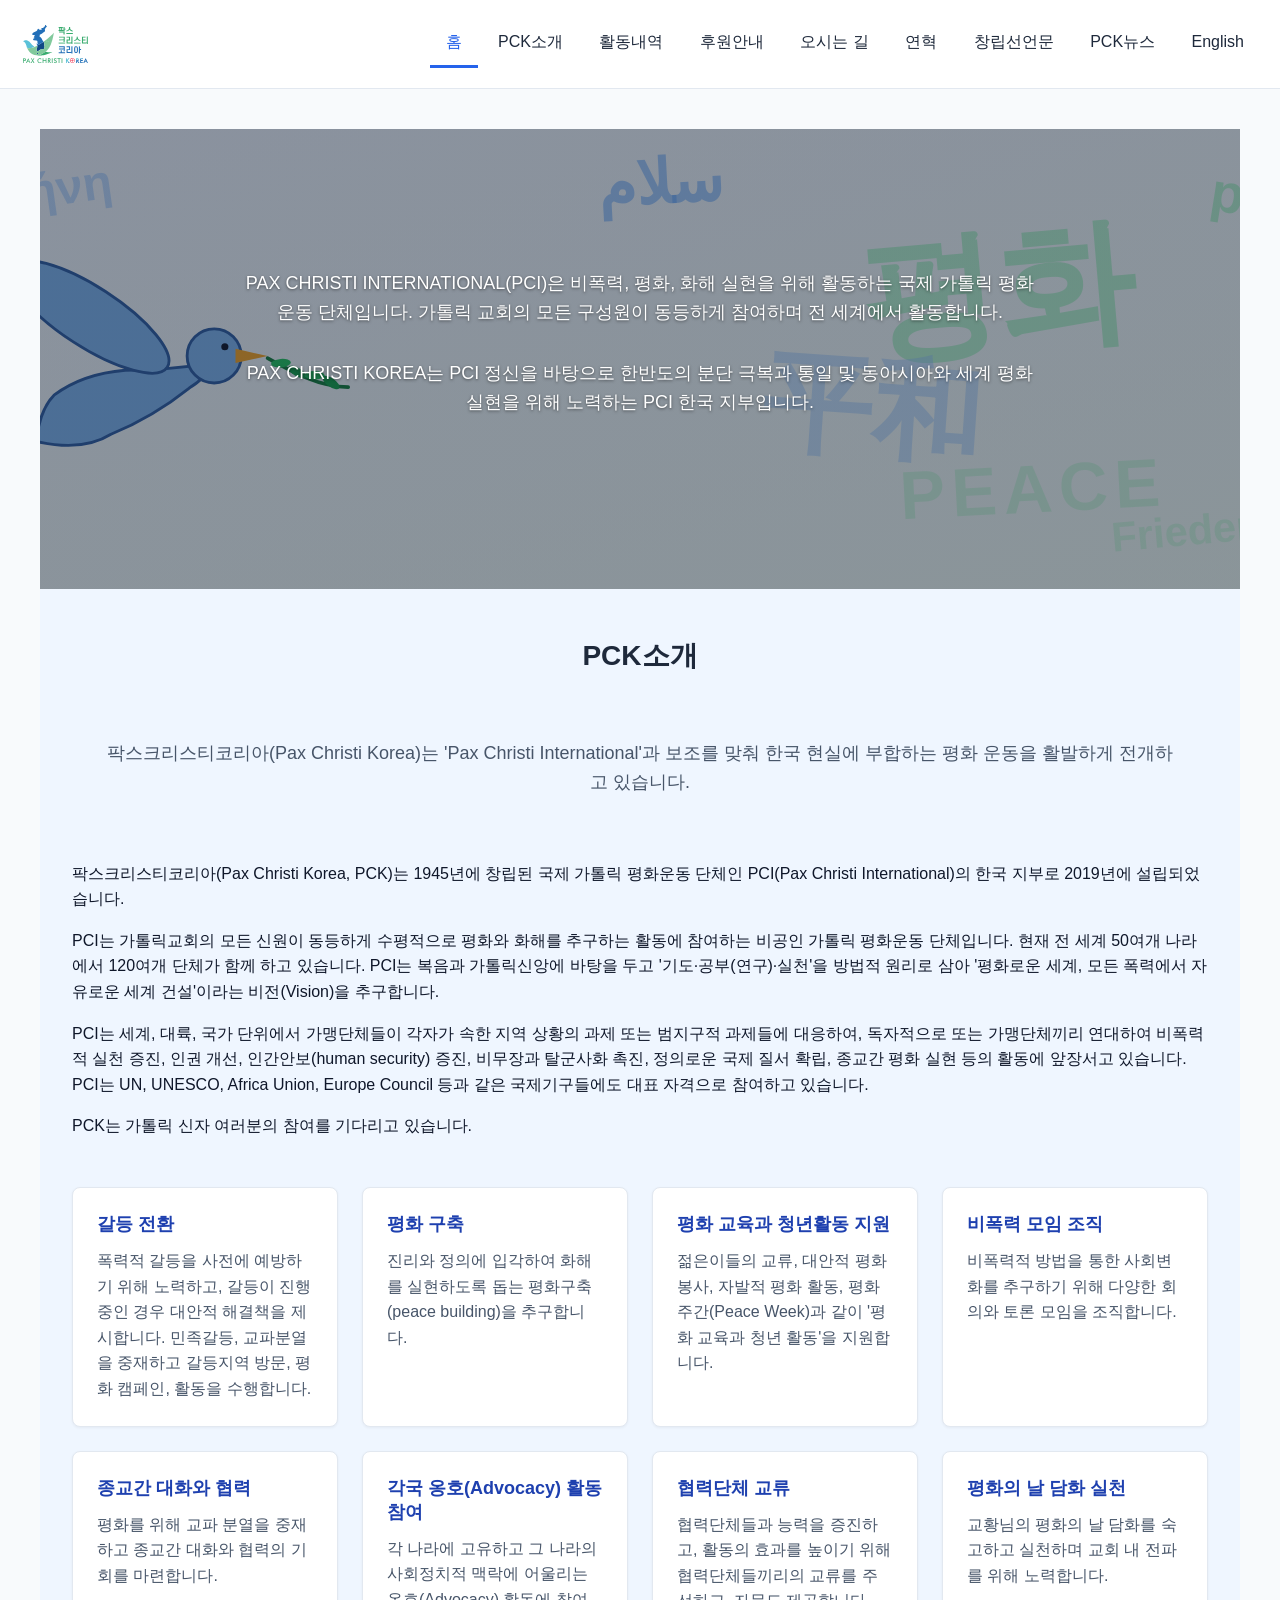
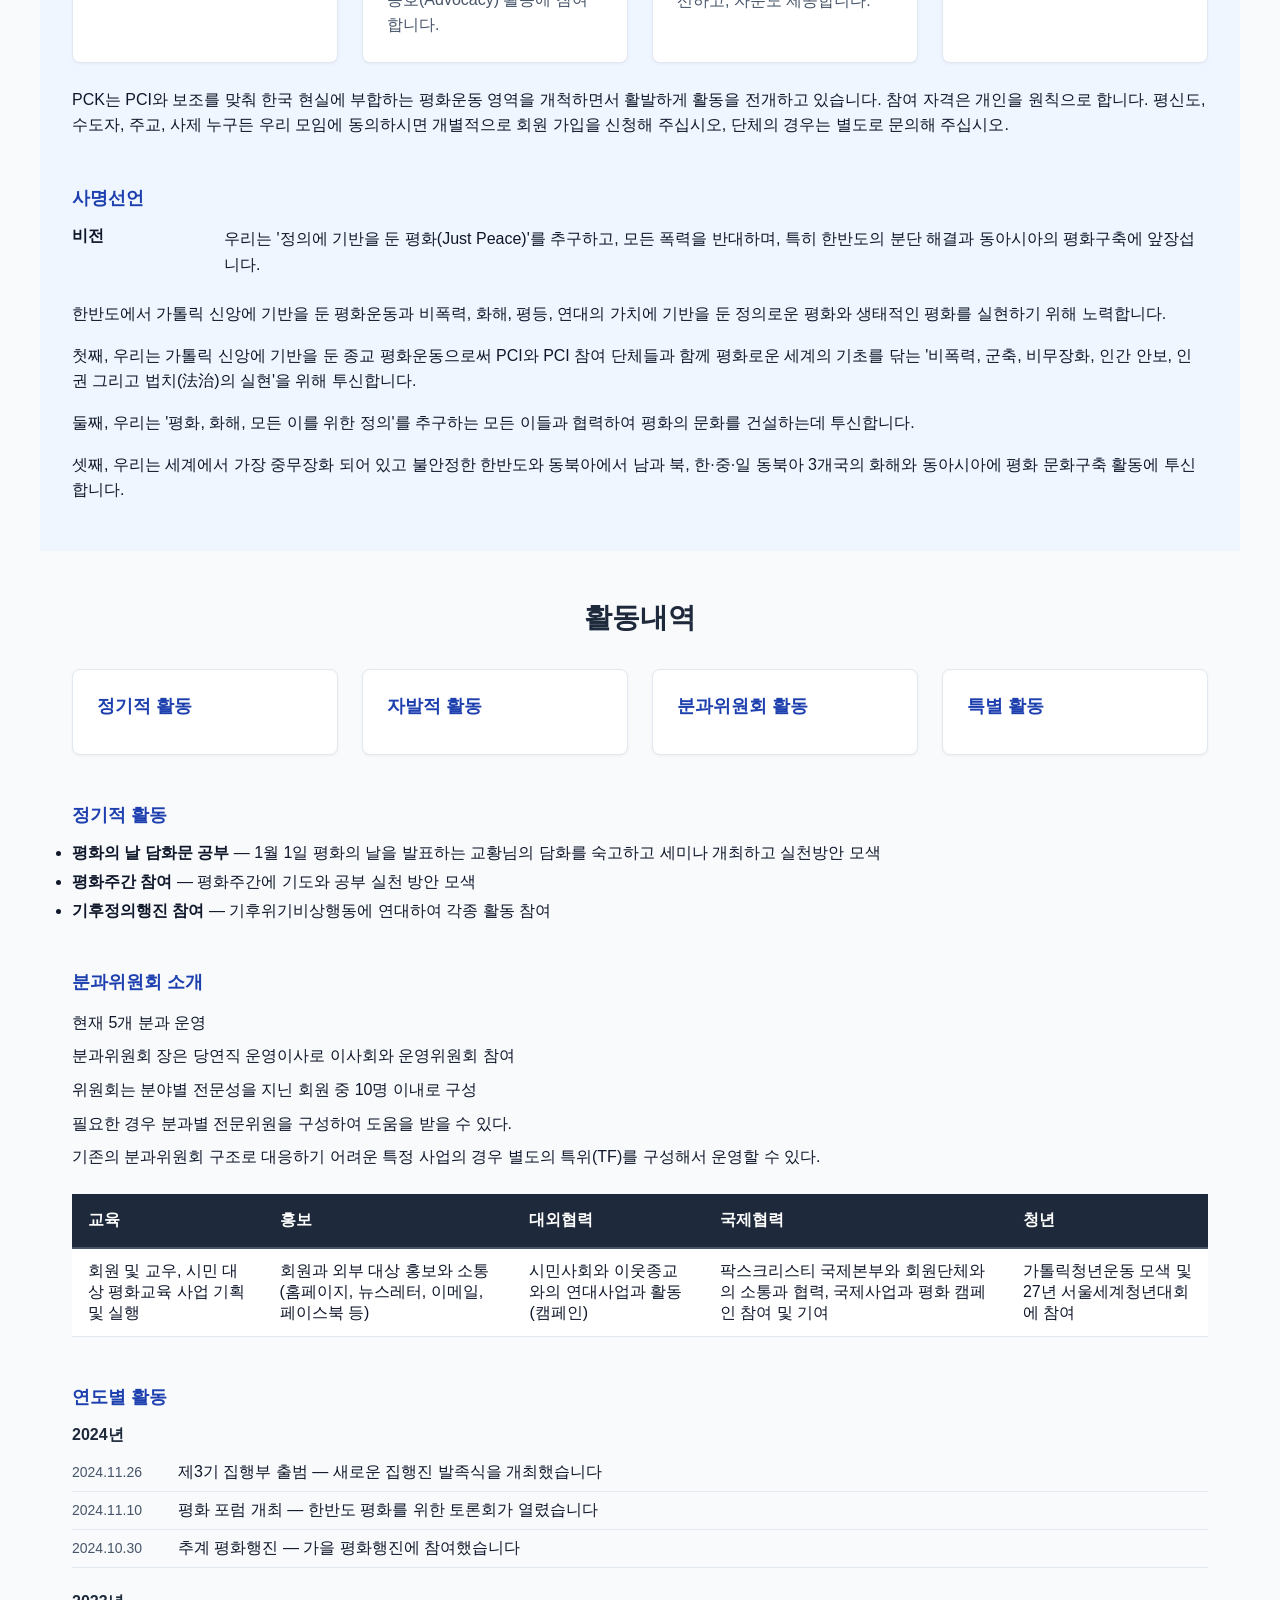
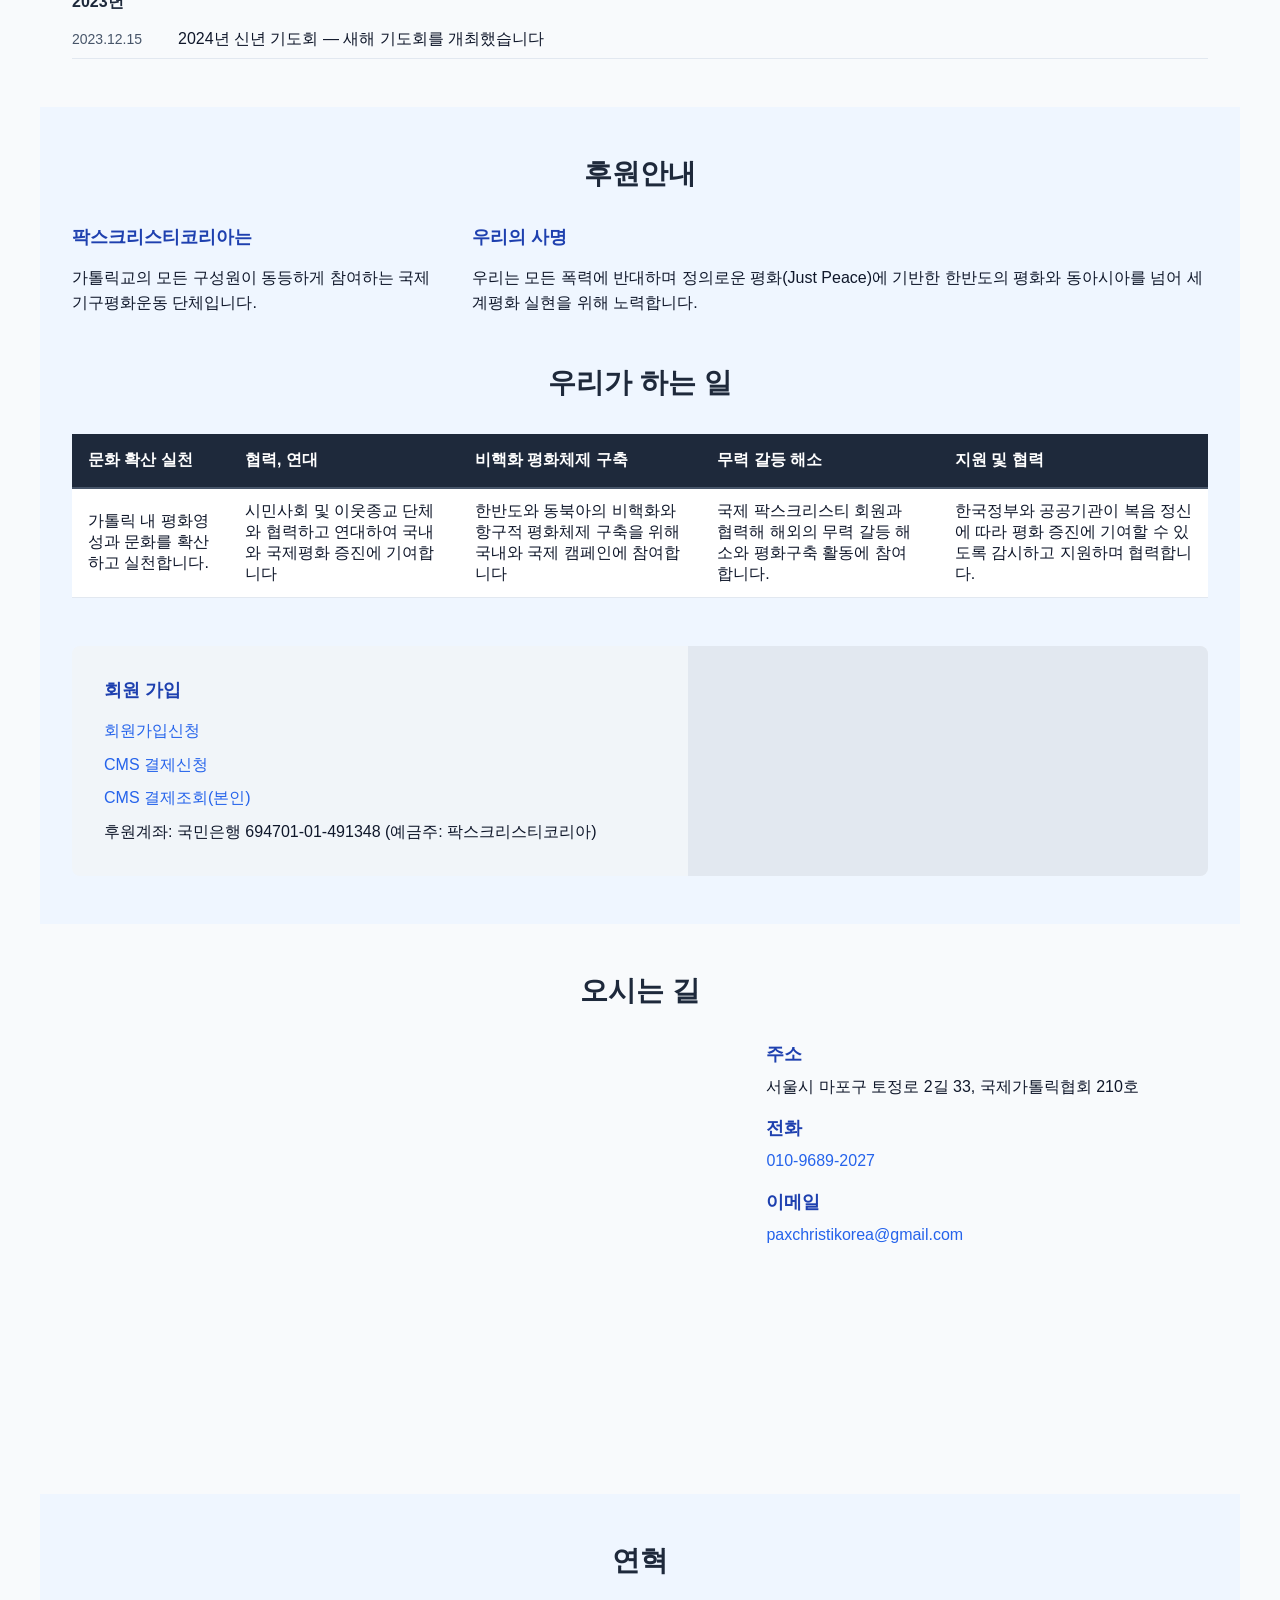
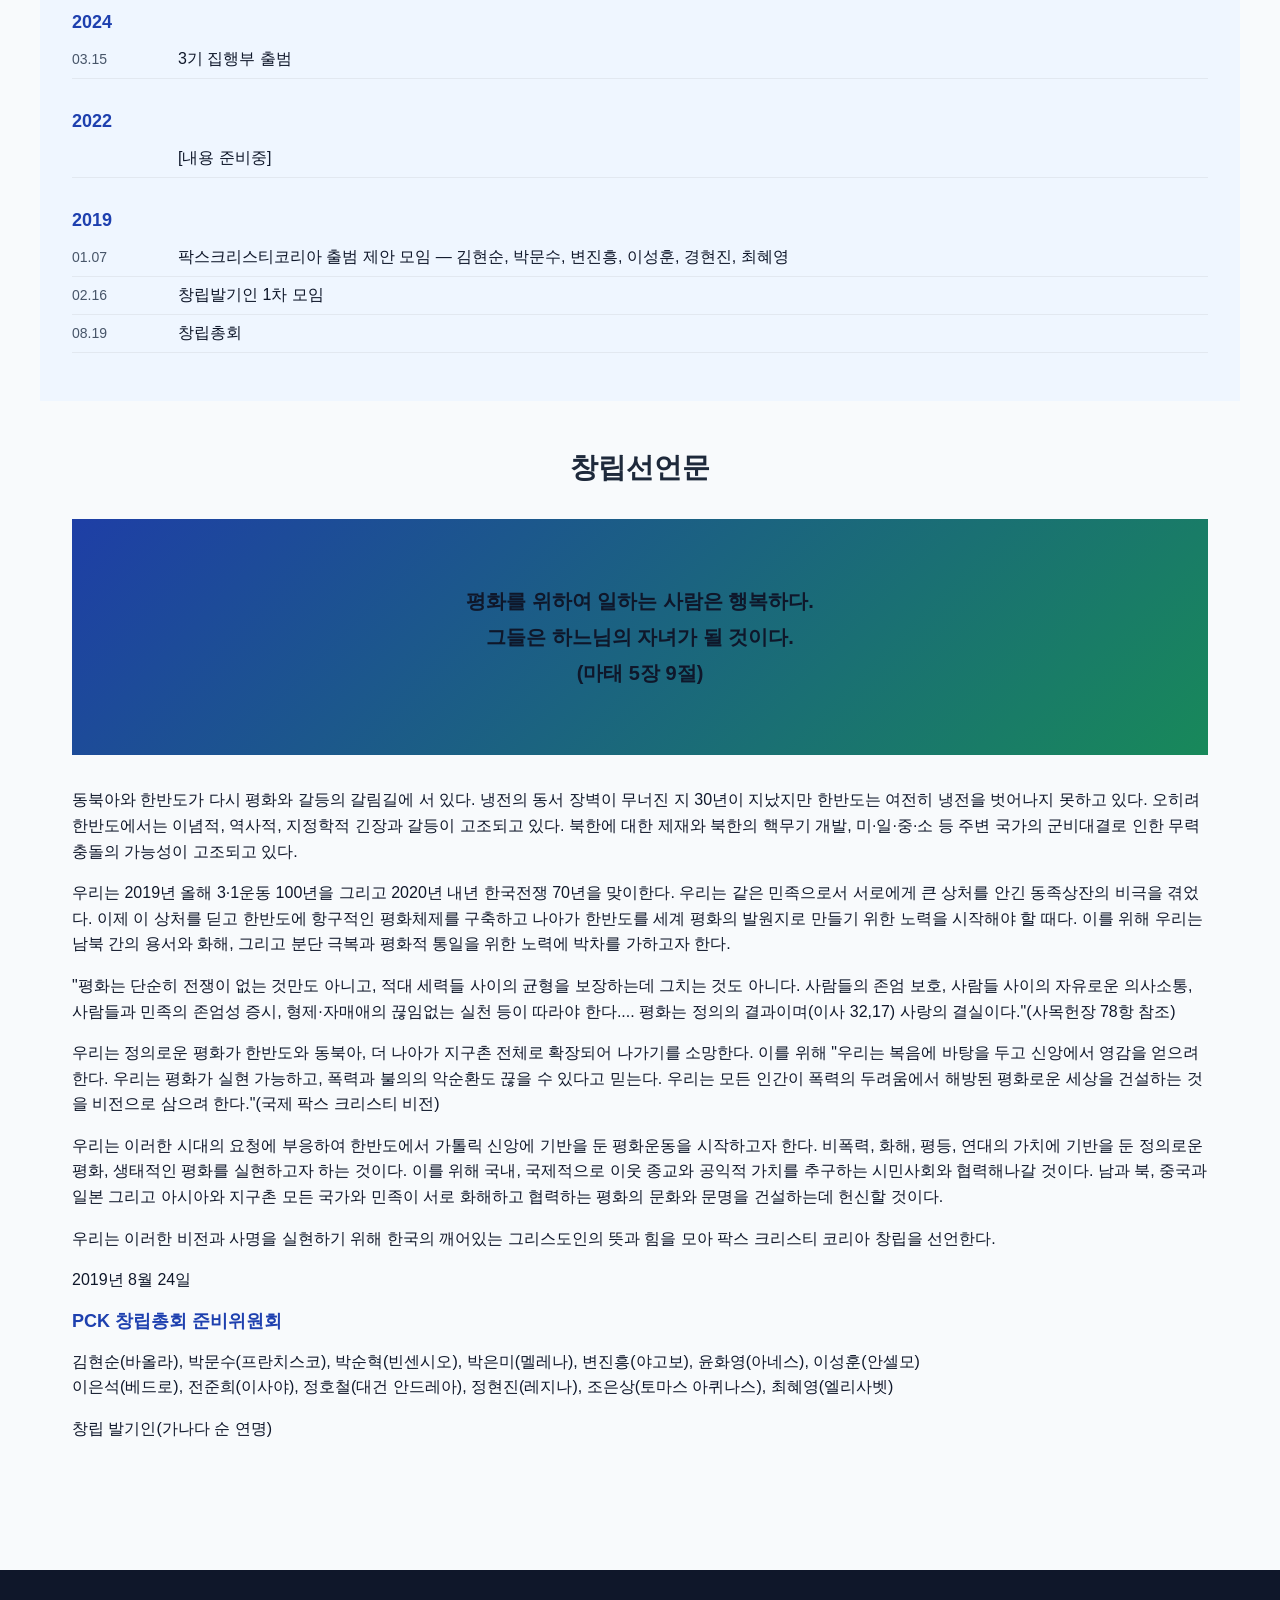
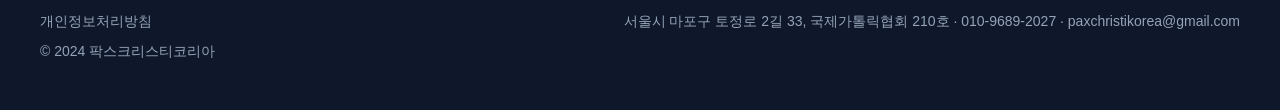
==== index.html @ cd704785 "Initial commit" ====
<!DOCTYPE html>
<html lang="ko">
<head>
  <meta charset="UTF-8">
  <meta name="viewport" content="width=device-width, initial-scale=1.0">
  <title>팍스크리스티코리아</title>
  <link rel="stylesheet" href="css/style.css">
</head>
<body>
  <header>
    <h1><img src="images/logo.svg" alt="팍스크리스티코리아" class="logo"></h1>
    <nav>
      <a href="#home">홈</a>
      <a href="#about">PCK소개</a>
      <a href="#activities">활동내역</a>
      <a href="#donation">후원안내</a>
      <a href="#location">오시는 길</a>
      <a href="#history">연혁</a>
      <a href="#declaration">창립선언문</a>
      <a href="news/">PCK뉴스</a>
      <a href="en/">English</a>
    </nav>
  </header>

  <main>

    <section id="home" class="hero">
      <div class="hero-slideshow" aria-hidden="true">
        <div class="hero-track">
          <div class="hero-slide"></div>
          <div class="hero-slide"></div>
          <div class="hero-slide"></div>
          <div class="hero-slide"></div>
        </div>
      </div>
      <div class="hero-content">
        <p class="mb-16">PAX CHRISTI INTERNATIONAL(PCI)은 비폭력, 평화, 화해 실현을 위해 활동하는 국제 가톨릭 평화운동 단체입니다. 가톨릭 교회의 모든 구성원이 동등하게 참여하며 전 세계에서 활동합니다.</p>
        <p>PAX CHRISTI KOREA는 PCI 정신을 바탕으로 한반도의 분단 극복과 통일 및 동아시아와 세계 평화 실현을 위해 노력하는 PCI 한국 지부입니다.</p>
      </div>
    </section>

    <section id="about">
      <h2 class="section-title">PCK소개</h2>

      <div class="hero">
        <p>팍스크리스티코리아(Pax Christi Korea)는 'Pax Christi International'과 보조를 맞춰 한국 현실에 부합하는 평화 운동을 활발하게 전개하고 있습니다.</p>
      </div>

      <div class="mb-48">
        <p class="mb-16">팍스크리스티코리아(Pax Christi Korea, PCK)는 1945년에 창립된 국제 가톨릭 평화운동 단체인 PCI(Pax Christi International)의 한국 지부로 2019년에 설립되었습니다.</p>
        <p class="mb-16">PCI는 가톨릭교회의 모든 신원이 동등하게 수평적으로 평화와 화해를 추구하는 활동에 참여하는 비공인 가톨릭 평화운동 단체입니다. 현재 전 세계 50여개 나라에서 120여개 단체가 함께 하고 있습니다. PCI는 복음과 가톨릭신앙에 바탕을 두고 '기도·공부(연구)·실천'을 방법적 원리로 삼아 '평화로운 세계, 모든 폭력에서 자유로운 세계 건설'이라는 비전(Vision)을 추구합니다.</p>
        <p class="mb-16">PCI는 세계, 대륙, 국가 단위에서 가맹단체들이 각자가 속한 지역 상황의 과제 또는 범지구적 과제들에 대응하여, 독자적으로 또는 가맹단체끼리 연대하여 비폭력적 실천 증진, 인권 개선, 인간안보(human security) 증진, 비무장과 탈군사화 촉진, 정의로운 국제 질서 확립, 종교간 평화 실현 등의 활동에 앞장서고 있습니다. PCI는 UN, UNESCO, Africa Union, Europe Council 등과 같은 국제기구들에도 대표 자격으로 참여하고 있습니다.</p>
        <p>PCK는 가톨릭 신자 여러분의 참여를 기다리고 있습니다.</p>
      </div>

      <div class="card-grid">
        <div class="card">
          <h3 class="card-title">갈등 전환</h3>
          <p class="card-content">폭력적 갈등을 사전에 예방하기 위해 노력하고, 갈등이 진행 중인 경우 대안적 해결책을 제시합니다. 민족갈등, 교파분열을 중재하고 갈등지역 방문, 평화 캠페인, 활동을 수행합니다.</p>
        </div>
        <div class="card">
          <h3 class="card-title">평화 구축</h3>
          <p class="card-content">진리와 정의에 입각하여 화해를 실현하도록 돕는 평화구축(peace building)을 추구합니다.</p>
        </div>
        <div class="card">
          <h3 class="card-title">평화 교육과 청년활동 지원</h3>
          <p class="card-content">젊은이들의 교류, 대안적 평화 봉사, 자발적 평화 활동, 평화 주간(Peace Week)과 같이 '평화 교육과 청년 활동'을 지원합니다.</p>
        </div>
        <div class="card">
          <h3 class="card-title">비폭력 모임 조직</h3>
          <p class="card-content">비폭력적 방법을 통한 사회변화를 추구하기 위해 다양한 회의와 토론 모임을 조직합니다.</p>
        </div>
        <div class="card">
          <h3 class="card-title">종교간 대화와 협력</h3>
          <p class="card-content">평화를 위해 교파 분열을 중재하고 종교간 대화와 협력의 기회를 마련합니다.</p>
        </div>
        <div class="card">
          <h3 class="card-title">각국 옹호(Advocacy) 활동 참여</h3>
          <p class="card-content">각 나라에 고유하고 그 나라의 사회정치적 맥락에 어울리는 옹호(Advocacy) 활동에 참여합니다.</p>
        </div>
        <div class="card">
          <h3 class="card-title">협력단체 교류</h3>
          <p class="card-content">협력단체들과 능력을 증진하고, 활동의 효과를 높이기 위해 협력단체들끼리의 교류를 주선하고, 자문도 제공합니다.</p>
        </div>
        <div class="card">
          <h3 class="card-title">평화의 날 담화 실천</h3>
          <p class="card-content">교황님의 평화의 날 담화를 숙고하고 실천하며 교회 내 전파를 위해 노력합니다.</p>
        </div>
      </div>
      <p class="mt-24 mb-48">PCK는 PCI와 보조를 맞춰 한국 현실에 부합하는 평화운동 영역을 개척하면서 활발하게 활동을 전개하고 있습니다. 참여 자격은 개인을 원칙으로 합니다. 평신도, 수도자, 주교, 사제 누구든 우리 모임에 동의하시면 개별적으로 회원 가입을 신청해 주십시오, 단체의 경우는 별도로 문의해 주십시오.</p>

      <div>
        <h3 class="mb-16">사명선언</h3>

        <div class="two-col two-col-label-narrow mb-24">
          <div class="two-col-label">
            <strong>비전</strong>
          </div>
          <div class="two-col-body">
            <p>우리는 '정의에 기반을 둔 평화(Just Peace)'를 추구하고, 모든 폭력을 반대하며, 특히 한반도의 분단 해결과 동아시아의 평화구축에 앞장섭니다.</p>
          </div>
        </div>

        <p class="mb-16">한반도에서 가톨릭 신앙에 기반을 둔 평화운동과 비폭력, 화해, 평등, 연대의 가치에 기반을 둔 정의로운 평화와 생태적인 평화를 실현하기 위해 노력합니다.</p>
        <p class="mb-16">첫째, 우리는 가톨릭 신앙에 기반을 둔 종교 평화운동으로써 PCI와 PCI 참여 단체들과 함께 평화로운 세계의 기초를 닦는 '비폭력, 군축, 비무장화, 인간 안보, 인권 그리고 법치(法治)의 실현'을 위해 투신합니다.</p>
        <p class="mb-16">둘째, 우리는 '평화, 화해, 모든 이를 위한 정의'를 추구하는 모든 이들과 협력하여 평화의 문화를 건설하는데 투신합니다.</p>
        <p>셋째, 우리는 세계에서 가장 중무장화 되어 있고 불안정한 한반도와 동북아에서 남과 북, 한·중·일 동북아 3개국의 화해와 동아시아에 평화 문화구축 활동에 투신합니다.</p>
      </div>
    </section>

    <section id="activities">
      <h2 class="section-title">활동내역</h2>

      <div class="card-grid mb-48">
        <div class="card">
          <h3 class="card-title">정기적 활동</h3>
        </div>
        <div class="card">
          <h3 class="card-title">자발적 활동</h3>
        </div>
        <div class="card">
          <h3 class="card-title">분과위원회 활동</h3>
        </div>
        <div class="card">
          <h3 class="card-title">특별 활동</h3>
        </div>
      </div>

      <div class="mb-48">
        <h3 class="mb-16">정기적 활동</h3>
        <ul>
          <li class="mb-8"><strong>평화의 날 담화문 공부</strong> — 1월 1일 평화의 날을 발표하는 교황님의 담화를 숙고하고 세미나 개최하고 실천방안 모색</li>
          <li class="mb-8"><strong>평화주간 참여</strong> — 평화주간에 기도와 공부 실천 방안 모색</li>
          <li><strong>기후정의행진 참여</strong> — 기후위기비상행동에 연대하여 각종 활동 참여</li>
        </ul>
      </div>

      <div class="mb-48">
        <h3 class="mb-16">분과위원회 소개</h3>
        <p class="mb-8">현재 5개 분과 운영</p>
        <p class="mb-8">분과위원회 장은 당연직 운영이사로 이사회와 운영위원회 참여</p>
        <p class="mb-8">위원회는 분야별 전문성을 지닌 회원 중 10명 이내로 구성</p>
        <p class="mb-8">필요한 경우 분과별 전문위원을 구성하여 도움을 받을 수 있다.</p>
        <p class="mb-24">기존의 분과위원회 구조로 대응하기 어려운 특정 사업의 경우 별도의 특위(TF)를 구성해서 운영할 수 있다.</p>
        <table>
          <thead>
            <tr>
              <th>교육</th>
              <th>홍보</th>
              <th>대외협력</th>
              <th>국제협력</th>
              <th>청년</th>
            </tr>
          </thead>
          <tbody>
            <tr>
              <td>회원 및 교우, 시민 대상 평화교육 사업 기획 및 실행</td>
              <td>회원과 외부 대상 홍보와 소통(홈페이지, 뉴스레터, 이메일, 페이스북 등)</td>
              <td>시민사회와 이웃종교와의 연대사업과 활동(캠페인)</td>
              <td>팍스크리스티 국제본부와 회원단체와의 소통과 협력, 국제사업과 평화 캠페인 참여 및 기여</td>
              <td>가톨릭청년운동 모색 및 27년 서울세계청년대회에 참여</td>
            </tr>
          </tbody>
        </table>
      </div>

      <div>
        <h3 class="mb-16">연도별 활동</h3>
        <div class="timeline mb-24">
          <h4 class="mb-8">2024년</h4>
          <div class="timeline-item">
            <span class="date">2024.11.26</span>
            <span>제3기 집행부 출범 — 새로운 집행진 발족식을 개최했습니다</span>
          </div>
          <div class="timeline-item">
            <span class="date">2024.11.10</span>
            <span>평화 포럼 개최 — 한반도 평화를 위한 토론회가 열렸습니다</span>
          </div>
          <div class="timeline-item">
            <span class="date">2024.10.30</span>
            <span>추계 평화행진 — 가을 평화행진에 참여했습니다</span>
          </div>
        </div>
        <div class="timeline">
          <h4 class="mb-8">2023년</h4>
          <div class="timeline-item">
            <span class="date">2023.12.15</span>
            <span>2024년 신년 기도회 — 새해 기도회를 개최했습니다</span>
          </div>
        </div>
      </div>
    </section>

    <section id="donation">
      <h2 class="section-title">후원안내</h2>

      <div class="two-col mb-48">
        <div>
          <h3 class="mb-16">팍스크리스티코리아는</h3>
          <p>가톨릭교의 모든 구성원이 동등하게 참여하는 국제기구평화운동 단체입니다.</p>
        </div>
        <div>
          <h3 class="mb-16">우리의 사명</h3>
          <p>우리는 모든 폭력에 반대하며 정의로운 평화(Just Peace)에 기반한 한반도의 평화와 동아시아를 넘어 세계평화 실현을 위해 노력합니다.</p>
        </div>
      </div>

      <div class="mb-48">
        <h3 class="section-title">우리가 하는 일</h3>
        <table>
          <thead>
            <tr>
              <th>문화 확산 실천</th>
              <th>협력, 연대</th>
              <th>비핵화 평화체제 구축</th>
              <th>무력 갈등 해소</th>
              <th>지원 및 협력</th>
            </tr>
          </thead>
          <tbody>
            <tr>
              <td>가톨릭 내 평화영성과 문화를 확산하고 실천합니다.</td>
              <td>시민사회 및 이웃종교 단체와 협력하고 연대하여 국내와 국제평화 증진에 기여합니다</td>
              <td>한반도와 동북아의 비핵화와 항구적 평화체제 구축을 위해 국내와 국제 캠페인에 참여합니다</td>
              <td>국제 팍스크리스티 회원과 협력해 해외의 무력 갈등 해소와 평화구축 활동에 참여합니다.</td>
              <td>한국정부와 공공기관이 복음 정신에 따라 평화 증진에 기여할 수 있도록 감시하고 지원하며 협력합니다.</td>
            </tr>
          </tbody>
        </table>
      </div>

      <div class="donation-banner">
        <div class="donation-banner-text">
          <h3 class="mb-16">회원 가입</h3>
          <p class="mb-8"><a href="https://docs.google.com/forms/d/1ooGk6MU7HSfyLJ5g2LwVEPKpH75qjKGjF0ctolfh8FI/viewform?edit_requested=true" target="_blank" rel="noopener">회원가입신청</a></p>
          <p class="mb-8"><a href="https://www.ihappynanum.com/Nanum/B/KTI4OOXJ2L" target="_blank" rel="noopener">CMS 결제신청</a></p>
          <p class="mb-8"><a href="https://www.ihappynanum.com/Nanum/P/KTI4OOXJ2L" target="_blank" rel="noopener">CMS 결제조회(본인)</a></p>
          <p>후원계좌: 국민은행 694701-01-491348 (예금주: 팍스크리스티코리아)</p>
        </div>
        <div class="donation-banner-image">
          <!-- TODO: images/ocean-waves.jpg 추가 시 교체 -->
        </div>
      </div>
    </section>

    <section id="location">
      <h2 class="section-title">오시는 길</h2>

      <div class="location-layout">
        <div class="map-container">
          <iframe src="https://www.google.com/maps?q=37.5547,126.9041&z=15&output=embed" title="팍스크리스티코리아 위치 지도" loading="lazy"></iframe>
        </div>
        <div class="contact-info">
          <h3 class="mb-8">주소</h3>
          <p class="mb-16">서울시 마포구 토정로 2길 33, 국제가톨릭협회 210호</p>
          <h3 class="mb-8">전화</h3>
          <p class="mb-16"><a href="tel:01096892027">010-9689-2027</a></p>
          <h3 class="mb-8">이메일</h3>
          <p><a href="mailto:paxchristikorea@gmail.com">paxchristikorea@gmail.com</a></p>
        </div>
      </div>
    </section>

    <section id="history">
      <h2 class="section-title">연혁</h2>

      <div class="timeline mb-32">
        <h3 class="mb-8">2024</h3>
        <div class="timeline-item">
          <span class="date">03.15</span>
          <span>3기 집행부 출범</span>
        </div>
      </div>

      <div class="timeline mb-32">
        <h3 class="mb-8">2022</h3>
        <div class="timeline-item">
          <span class="date"></span>
          <span>[내용 준비중]</span>
        </div>
      </div>

      <div class="timeline">
        <h3 class="mb-8">2019</h3>
        <div class="timeline-item">
          <span class="date">01.07</span>
          <span>팍스크리스티코리아 출범 제안 모임 — 김현순, 박문수, 변진흥, 이성훈, 경현진, 최혜영</span>
        </div>
        <div class="timeline-item">
          <span class="date">02.16</span>
          <span>창립발기인 1차 모임</span>
        </div>
        <div class="timeline-item">
          <span class="date">08.19</span>
          <span>창립총회</span>
        </div>
      </div>
    </section>

    <section id="declaration">
      <h2 class="section-title">창립선언문</h2>

      <div class="quote-banner mb-32">
        <p>평화를 위하여 일하는 사람은 행복하다.<br>
        그들은 하느님의 자녀가 될 것이다.<br>
        (마태 5장 9절)</p>
      </div>

      <div>
        <p class="mb-16">동북아와 한반도가 다시 평화와 갈등의 갈림길에 서 있다. 냉전의 동서 장벽이 무너진 지 30년이 지났지만 한반도는 여전히 냉전을 벗어나지 못하고 있다. 오히려 한반도에서는 이념적, 역사적, 지정학적 긴장과 갈등이 고조되고 있다. 북한에 대한 제재와 북한의 핵무기 개발, 미·일·중·소 등 주변 국가의 군비대결로 인한 무력 충돌의 가능성이 고조되고 있다.</p>
        <p class="mb-16">우리는 2019년 올해 3·1운동 100년을 그리고 2020년 내년 한국전쟁 70년을 맞이한다. 우리는 같은 민족으로서 서로에게 큰 상처를 안긴 동족상잔의 비극을 겪었다. 이제 이 상처를 딛고 한반도에 항구적인 평화체제를 구축하고 나아가 한반도를 세계 평화의 발원지로 만들기 위한 노력을 시작해야 할 때다. 이를 위해 우리는 남북 간의 용서와 화해, 그리고 분단 극복과 평화적 통일을 위한 노력에 박차를 가하고자 한다.</p>
        <p class="mb-16">"평화는 단순히 전쟁이 없는 것만도 아니고, 적대 세력들 사이의 균형을 보장하는데 그치는 것도 아니다. 사람들의 존엄 보호, 사람들 사이의 자유로운 의사소통, 사람들과 민족의 존엄성 증시, 형제·자매애의 끊임없는 실천 등이 따라야 한다.... 평화는 정의의 결과이며(이사 32,17) 사랑의 결실이다."(사목헌장 78항 참조)</p>
        <p class="mb-16">우리는 정의로운 평화가 한반도와 동북아, 더 나아가 지구촌 전체로 확장되어 나가기를 소망한다. 이를 위해 "우리는 복음에 바탕을 두고 신앙에서 영감을 얻으려 한다. 우리는 평화가 실현 가능하고, 폭력과 불의의 악순환도 끊을 수 있다고 믿는다. 우리는 모든 인간이 폭력의 두려움에서 해방된 평화로운 세상을 건설하는 것을 비전으로 삼으려 한다."(국제 팍스 크리스티 비전)</p>
        <p class="mb-16">우리는 이러한 시대의 요청에 부응하여 한반도에서 가톨릭 신앙에 기반을 둔 평화운동을 시작하고자 한다. 비폭력, 화해, 평등, 연대의 가치에 기반을 둔 정의로운 평화, 생태적인 평화를 실현하고자 하는 것이다. 이를 위해 국내, 국제적으로 이웃 종교와 공익적 가치를 추구하는 시민사회와 협력해나갈 것이다. 남과 북, 중국과 일본 그리고 아시아와 지구촌 모든 국가와 민족이 서로 화해하고 협력하는 평화의 문화와 문명을 건설하는데 헌신할 것이다.</p>
        <p class="mb-16">우리는 이러한 비전과 사명을 실현하기 위해 한국의 깨어있는 그리스도인의 뜻과 힘을 모아 팍스 크리스티 코리아 창립을 선언한다.</p>
        <p class="mb-16">2019년 8월 24일</p>

        <h3 class="mb-16">PCK 창립총회 준비위원회</h3>
        <p>김현순(바올라), 박문수(프란치스코), 박순혁(빈센시오), 박은미(멜레나), 변진흥(야고보), 윤화영(아네스), 이성훈(안셀모)</p>
        <p class="mb-16">이은석(베드로), 전준희(이사야), 정호철(대건 안드레아), 정현진(레지나), 조은상(토마스 아퀴나스), 최혜영(엘리사벳)</p>
        <p>창립 발기인(가나다 순 연명)</p>
      </div>
    </section>

  </main>

  <footer>
    <div class="footer-row">
      <p>개인정보처리방침</p>
      <p>서울시 마포구 토정로 2길 33, 국제가톨릭협회 210호 · 010-9689-2027 · paxchristikorea@gmail.com</p>
    </div>
    <p>&copy; 2024 팍스크리스티코리아</p>
  </footer>

  <script src="js/nav.js" defer></script>
</body>
</html>
---- css/style.css ----
@import './colors.css';

* {
  margin: 0;
  padding: 0;
  box-sizing: border-box;
}

body {
  font-family: 'Noto Sans KR', sans-serif;
  background-color: var(--bg-primary);
  color: var(--text-primary);
}

header {
  background-color: var(--bg-secondary);
  padding: 20px;
  border-bottom: 1px solid var(--border-light);
}

main {
  min-height: 60vh;
  padding: 40px;
}

footer {
  background-color: var(--slate-900);
  color: white;
  padding: 40px;
  margin-top: 40px;
}

/* ==================== ONE-PAGE NAV ==================== */

html {
  scroll-behavior: smooth;
}

header {
  position: sticky;
  top: 0;
  z-index: 50;
  flex-wrap: wrap;
  row-gap: 8px;
}

nav {
  flex-wrap: wrap;
}

section[id] {
  scroll-margin-top: 96px;
}

main > #home.hero {
  background-color: var(--bg-section);
}

/* ==================== HOME HERO SLIDESHOW ==================== */

#home.hero {
  position: relative;
  overflow: hidden;
  min-height: 460px;
  display: flex;
  align-items: center;
  justify-content: center;
  padding: 32px;
}

.hero-slideshow {
  position: absolute;
  inset: 0;
  z-index: 0;
  overflow: hidden;
}

.hero-track {
  display: flex;
  width: 400%;
  height: 100%;
  animation: hero-track-slide 24s infinite;
}

.hero-slide {
  flex: 0 0 25%;
  width: 25%;
  height: 100%;
  background-size: cover;
  background-position: center;
  background-repeat: no-repeat;
}

.hero-track .hero-slide:nth-child(1),
.hero-track .hero-slide:nth-child(4) {
  background-image: linear-gradient(rgba(15, 23, 42, 0.45), rgba(15, 23, 42, 0.45)), url('../images/hero-1.svg');
}

.hero-track .hero-slide:nth-child(2) {
  background-image: linear-gradient(rgba(15, 23, 42, 0.45), rgba(15, 23, 42, 0.45)), url('../images/hero-2.svg');
}

.hero-track .hero-slide:nth-child(3) {
  background-image: linear-gradient(rgba(15, 23, 42, 0.45), rgba(15, 23, 42, 0.45)), url('../images/hero-3.png');
  background-size: cover, contain;
}

@keyframes hero-track-slide {
  0% { transform: translateX(0%); }
  20% { transform: translateX(0%); }
  25% { transform: translateX(-25%); }
  45% { transform: translateX(-25%); }
  50% { transform: translateX(-50%); }
  70% { transform: translateX(-50%); }
  75% { transform: translateX(-75%); }
  95% { transform: translateX(-75%); }
  100% { transform: translateX(-75%); }
}

@media (prefers-reduced-motion: reduce) {
  .hero-track {
    animation: none;
    transform: translateX(0%);
  }
}

.hero-content {
  position: relative;
  z-index: 1;
  max-width: 800px;
}

.hero-content p {
  color: var(--text-inverse);
  text-shadow: 0 1px 3px rgba(0, 0, 0, 0.5);
}

/* ==================== TWO COLUMN ==================== */

.two-col {
  display: grid;
  grid-template-columns: 1fr 2fr;
  gap: 32px;
}

.two-col-label-narrow {
  grid-template-columns: 120px 1fr;
}

@media (max-width: 768px) {
  .two-col,
  .two-col-label-narrow {
    grid-template-columns: 1fr;
  }
}

/* ==================== DONATION BANNER ==================== */

.donation-banner {
  display: flex;
  gap: 32px;
  align-items: stretch;
  background-color: var(--slate-100);
  border-radius: 8px;
  overflow: hidden;
}

.donation-banner-text {
  padding: 32px;
  flex: 1;
}

.donation-banner-image {
  flex: 1;
  min-height: 200px;
  background-color: var(--slate-200);
}

@media (max-width: 768px) {
  .donation-banner {
    flex-direction: column;
  }
}

/* ==================== LOCATION ==================== */

.location-layout {
  display: grid;
  grid-template-columns: 3fr 2fr;
  gap: 32px;
}

@media (max-width: 768px) {
  .location-layout {
    grid-template-columns: 1fr;
  }
}

.map-container iframe {
  width: 100%;
  height: 400px;
  border: 0;
  border-radius: 8px;
}

.card-title a {
  color: inherit;
  text-decoration: none;
}

.card-title a:hover {
  text-decoration: underline;
}

/* ==================== TIMELINE ==================== */

.timeline-item {
  display: flex;
  gap: 16px;
  align-items: baseline;
  padding: 8px 0;
  border-bottom: 1px solid var(--border-light);
}

.timeline-item .date {
  min-width: 90px;
  color: var(--text-secondary);
  font-size: 14px;
  flex-shrink: 0;
}
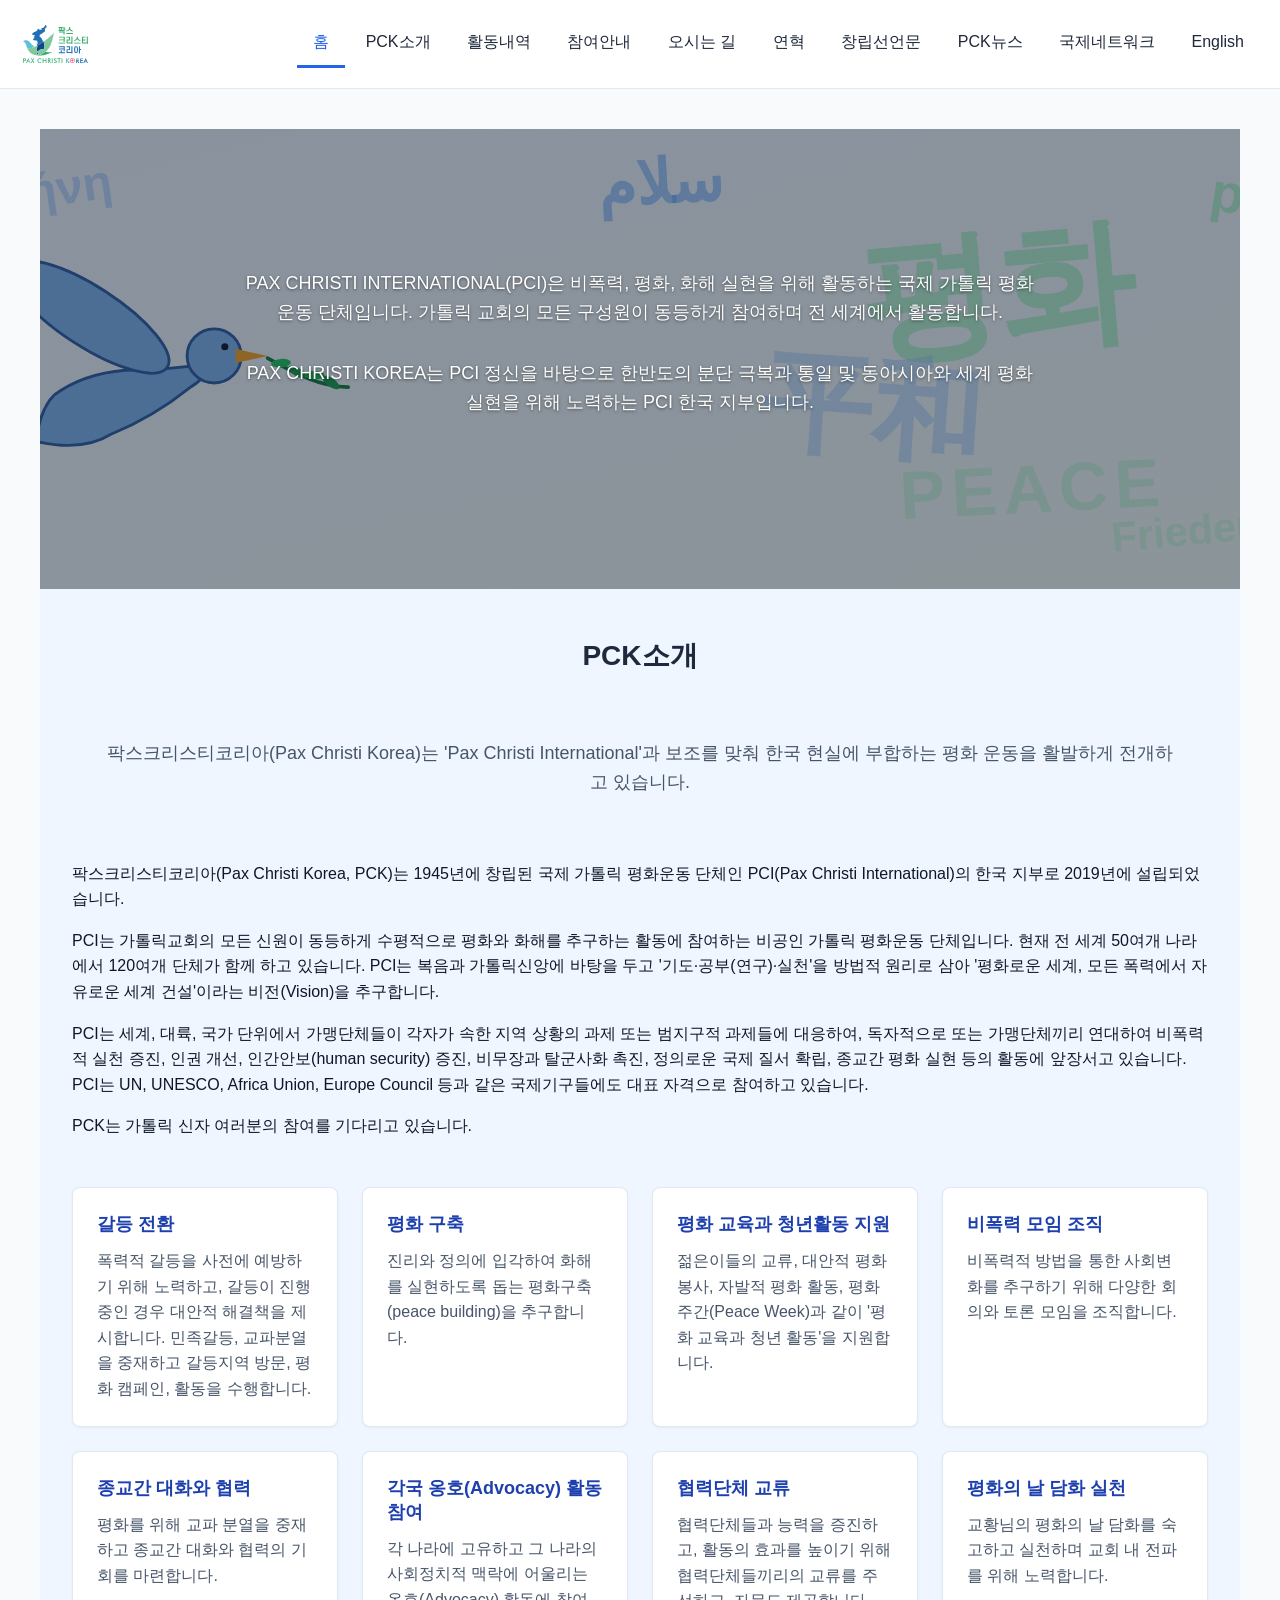
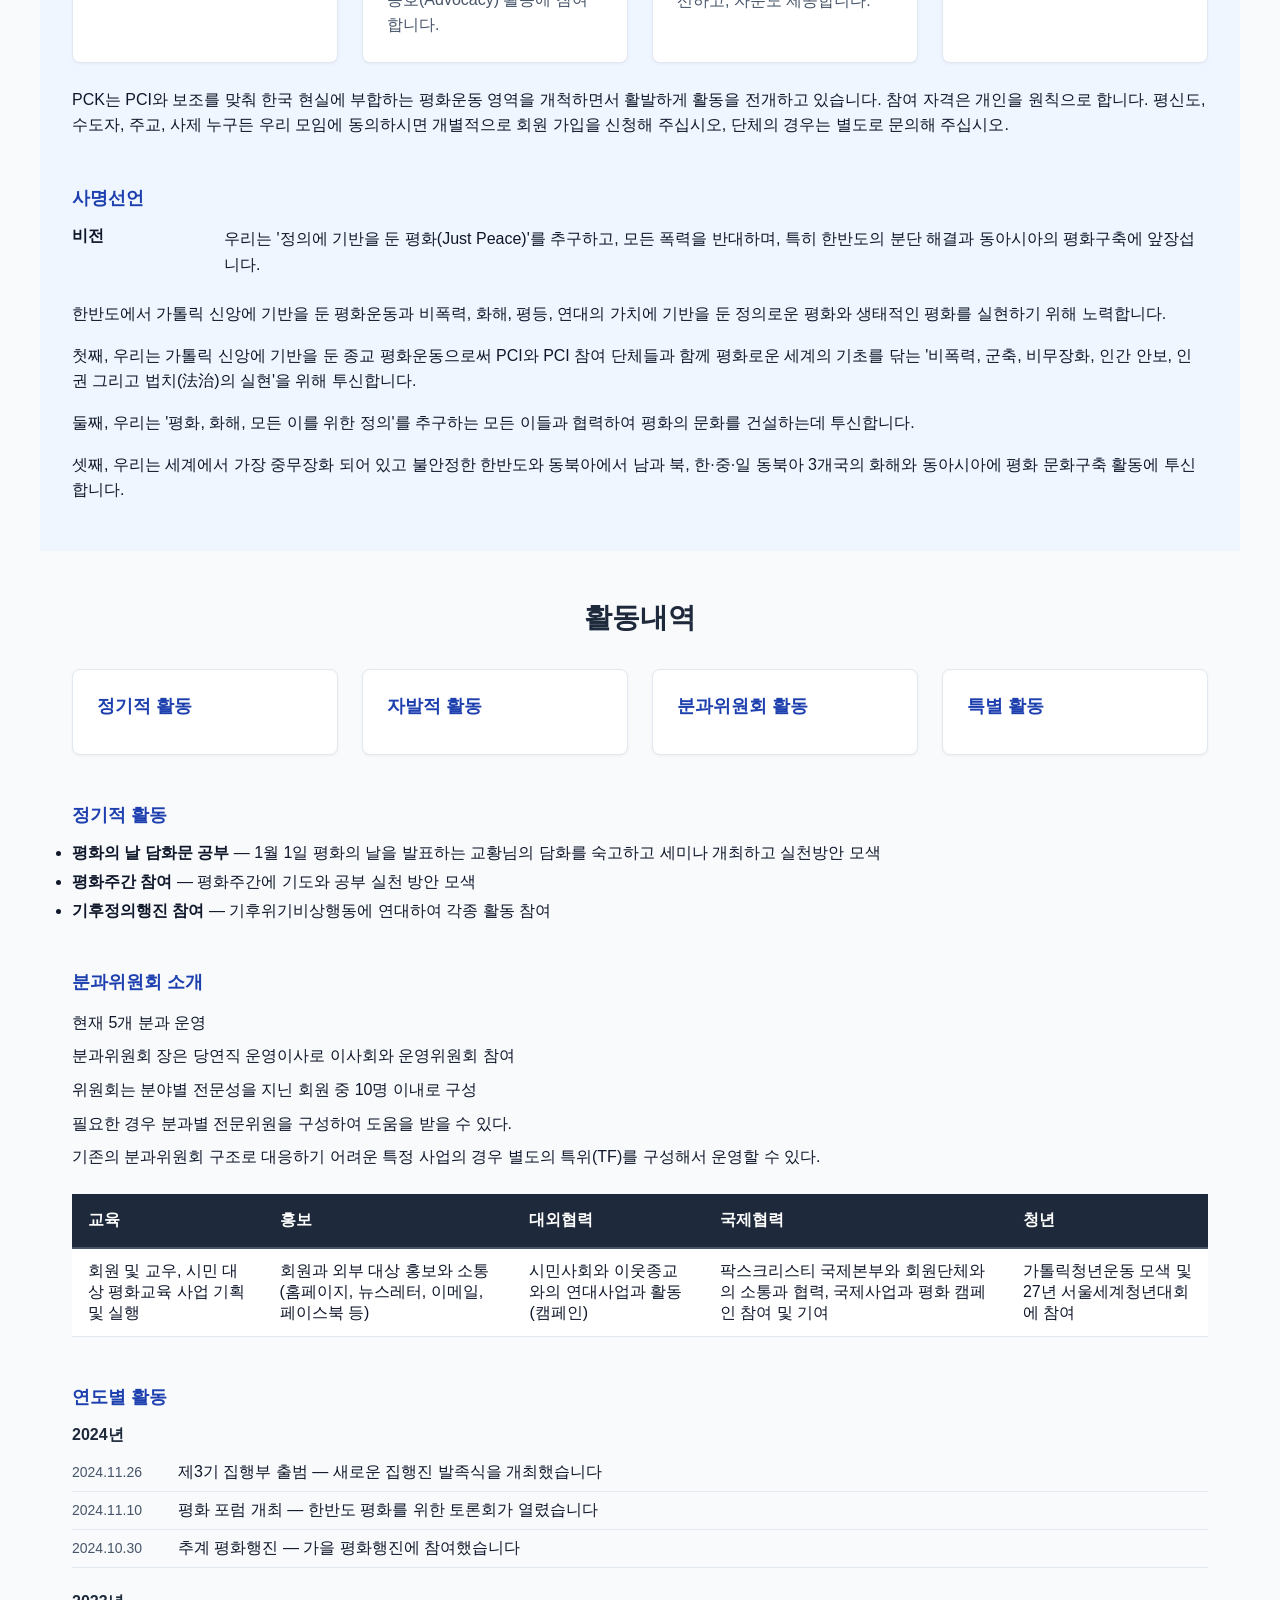
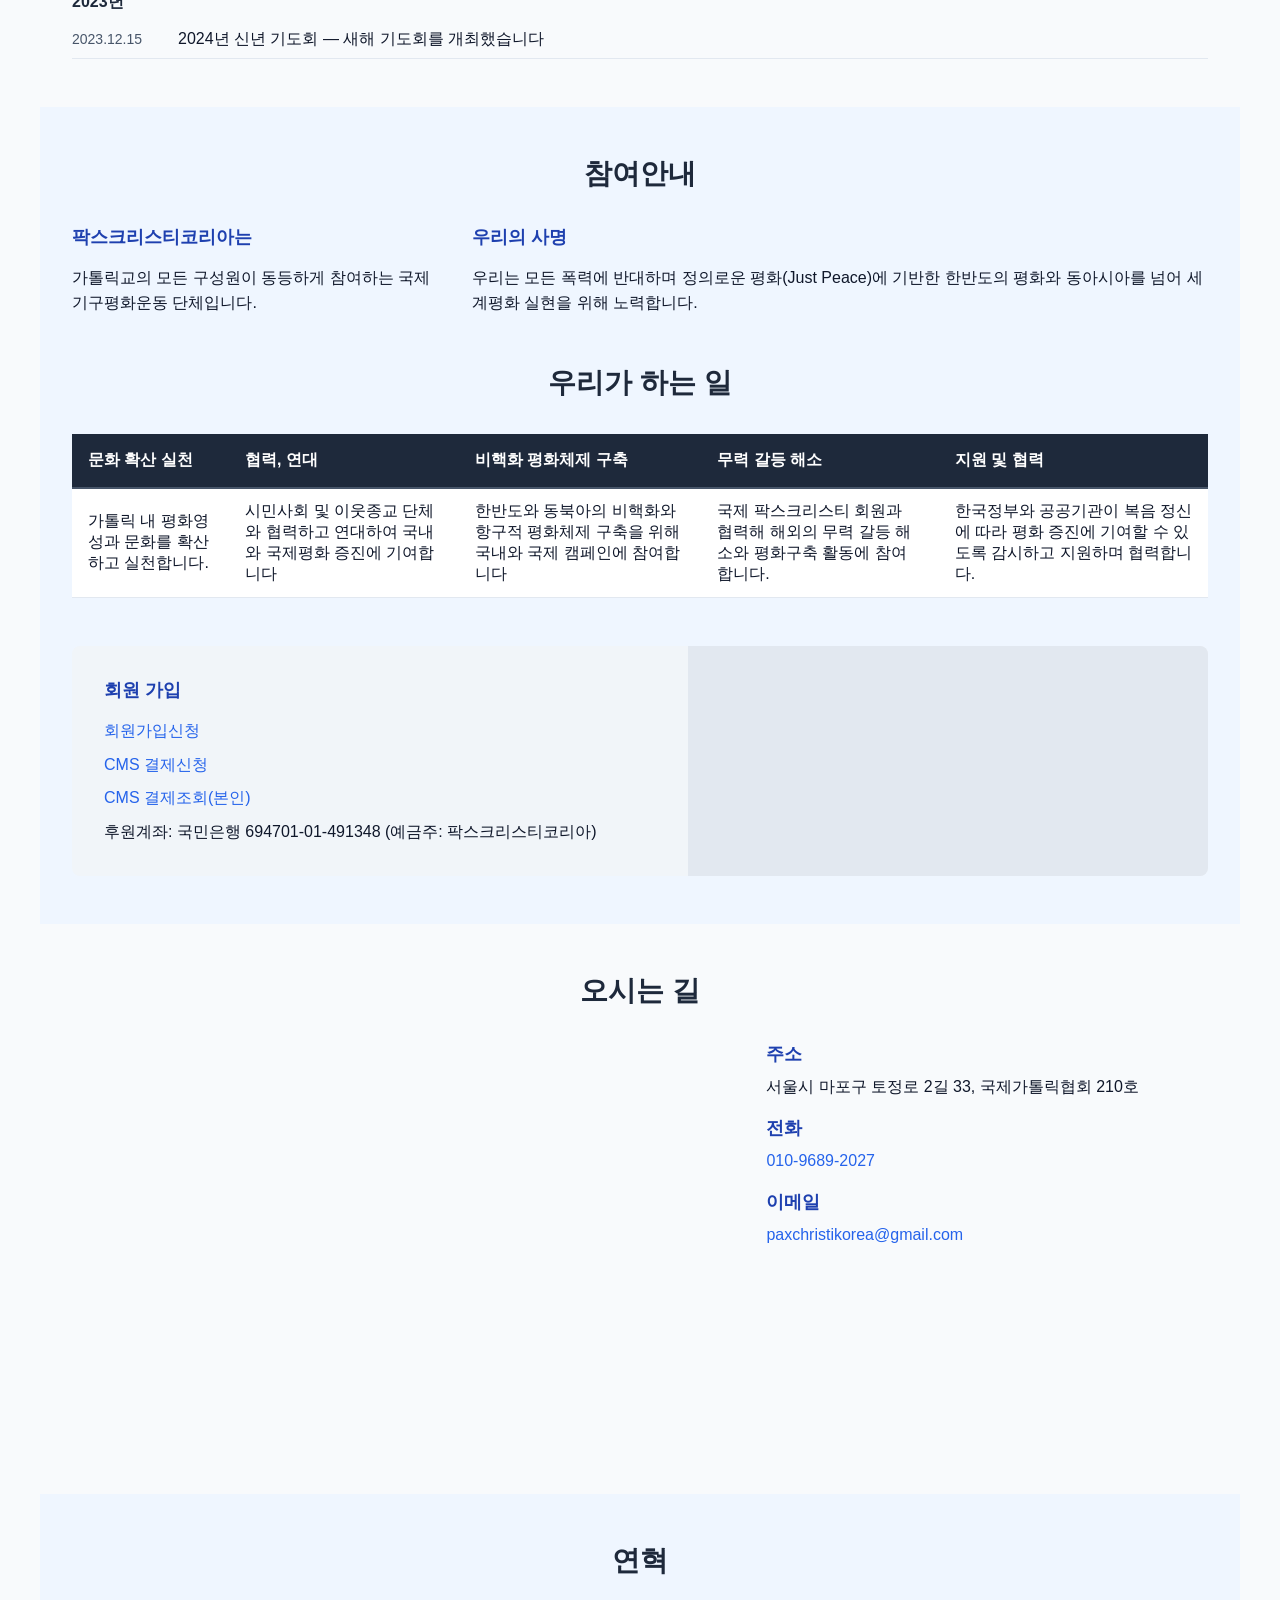
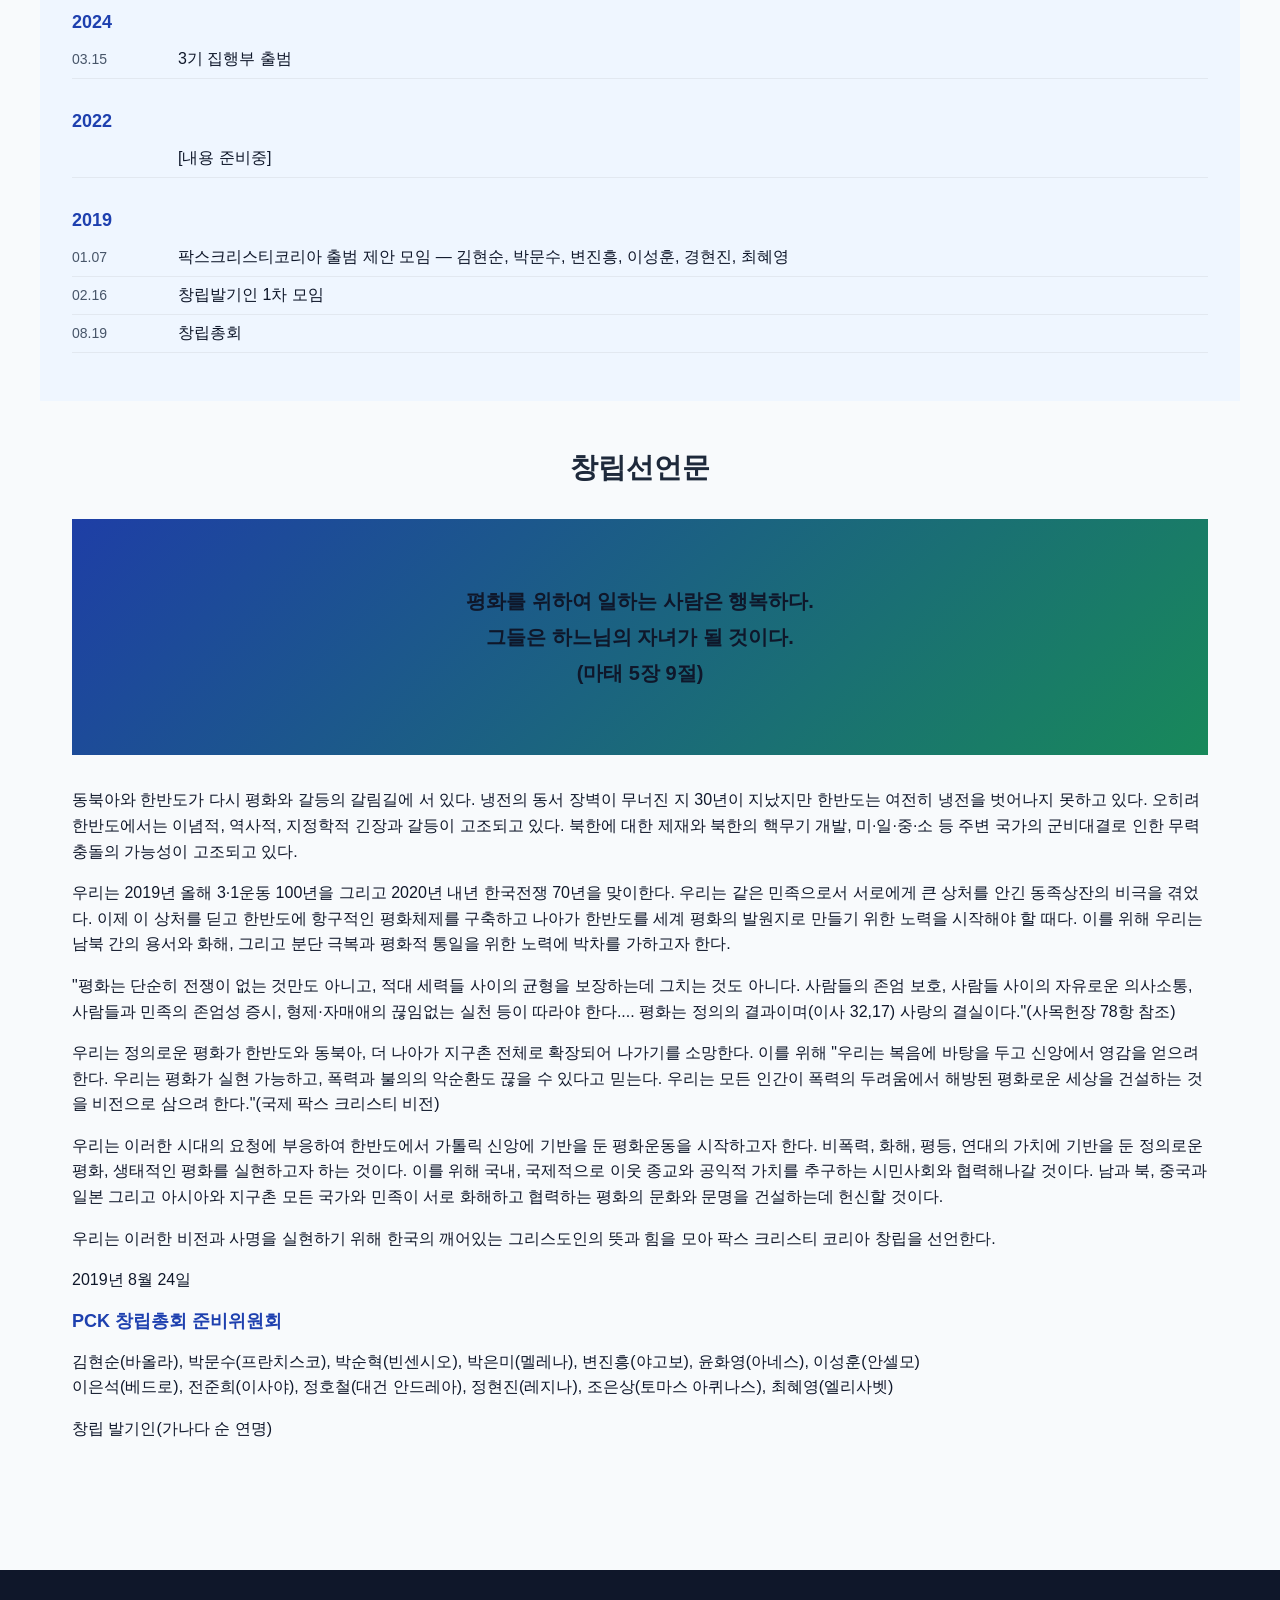
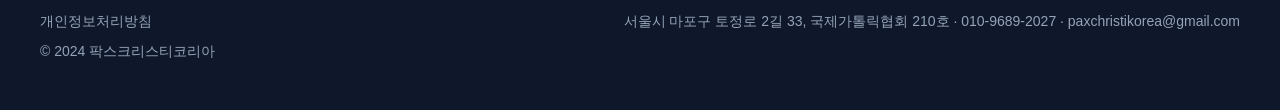
==== commit 7b3992ca: "Add international network page and rename donation menu Add "국제네트워크" nav item linking to new network" ====
--- a/index.html
+++ b/index.html
@@ -13,11 +13,12 @@
       <a href="#home">홈</a>
       <a href="#about">PCK소개</a>
       <a href="#activities">활동내역</a>
-      <a href="#donation">후원안내</a>
+      <a href="#donation">참여안내</a>
       <a href="#location">오시는 길</a>
       <a href="#history">연혁</a>
       <a href="#declaration">창립선언문</a>
       <a href="news/">PCK뉴스</a>
+      <a href="network/index.html">국제네트워크</a>
       <a href="en/">English</a>
     </nav>
   </header>
@@ -192,7 +193,7 @@
     </section>
 
     <section id="donation">
-      <h2 class="section-title">후원안내</h2>
+      <h2 class="section-title">참여안내</h2>
 
       <div class="two-col mb-48">
         <div>
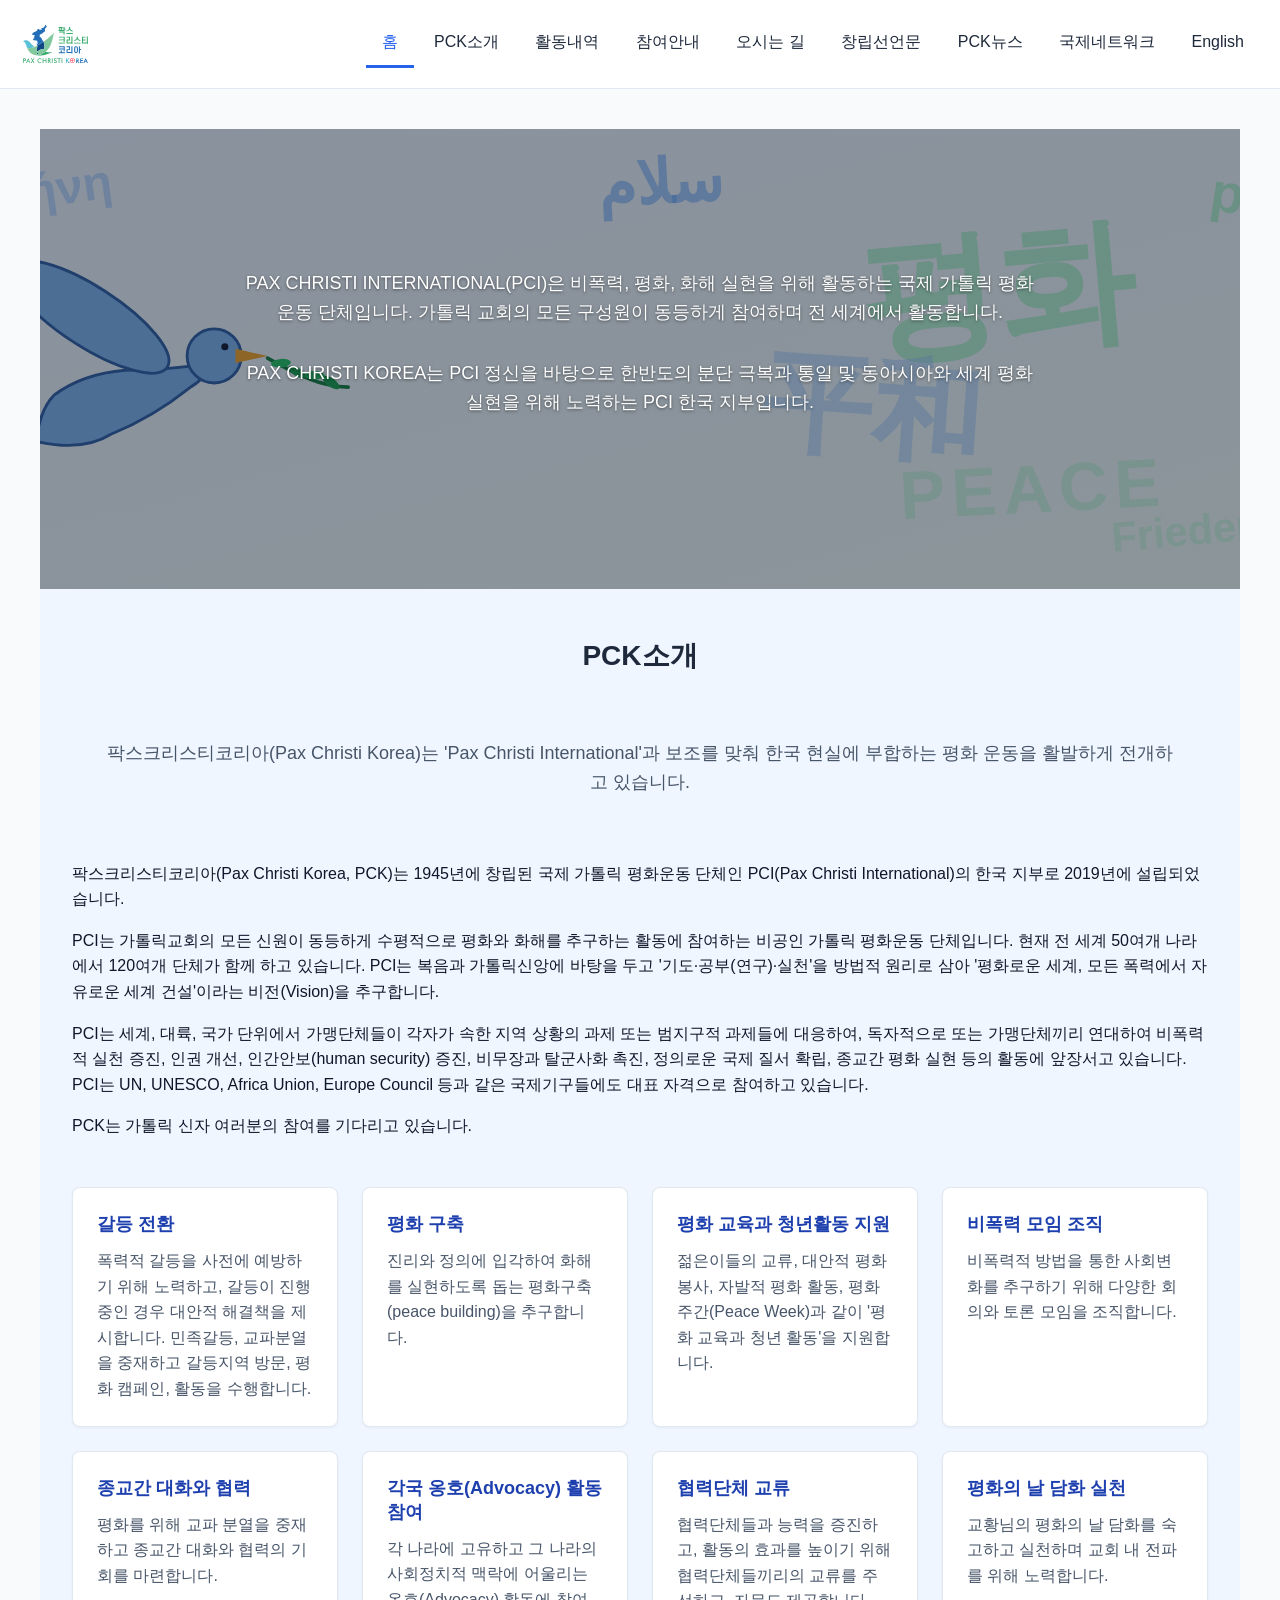
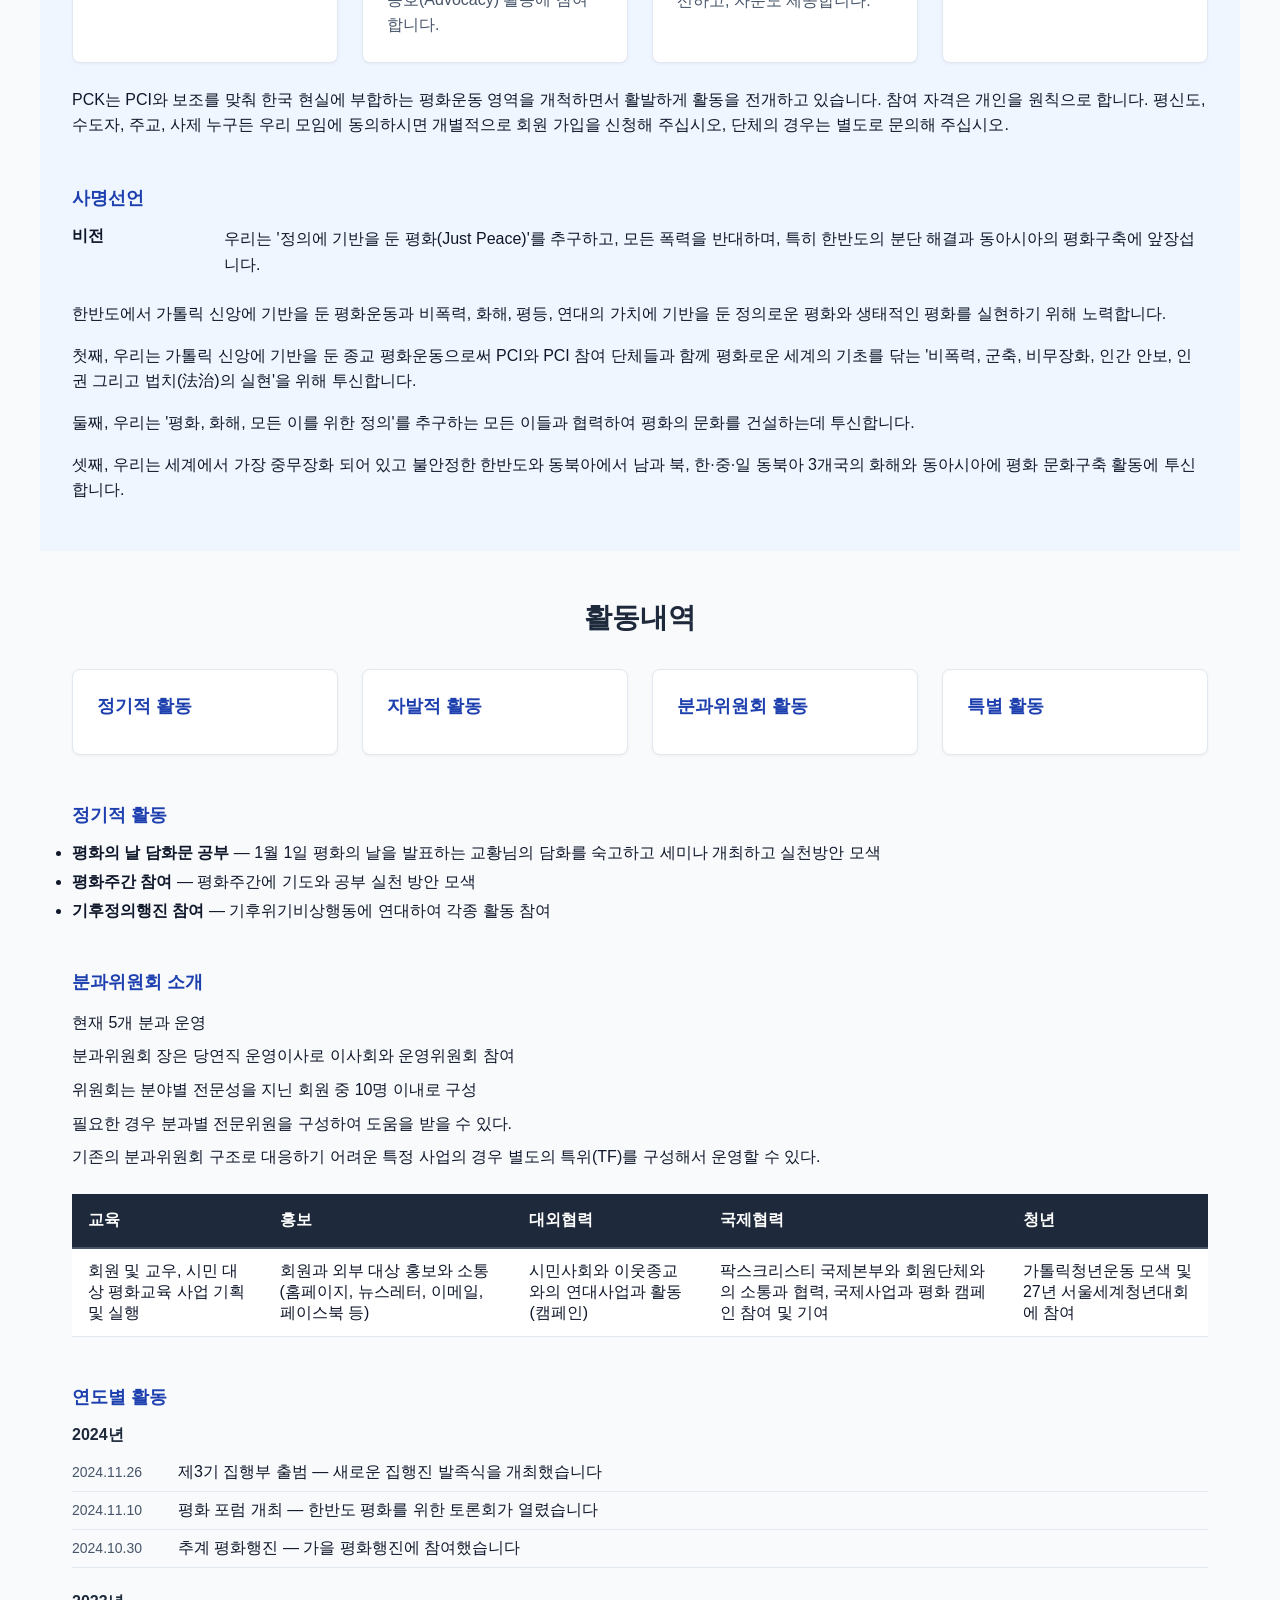
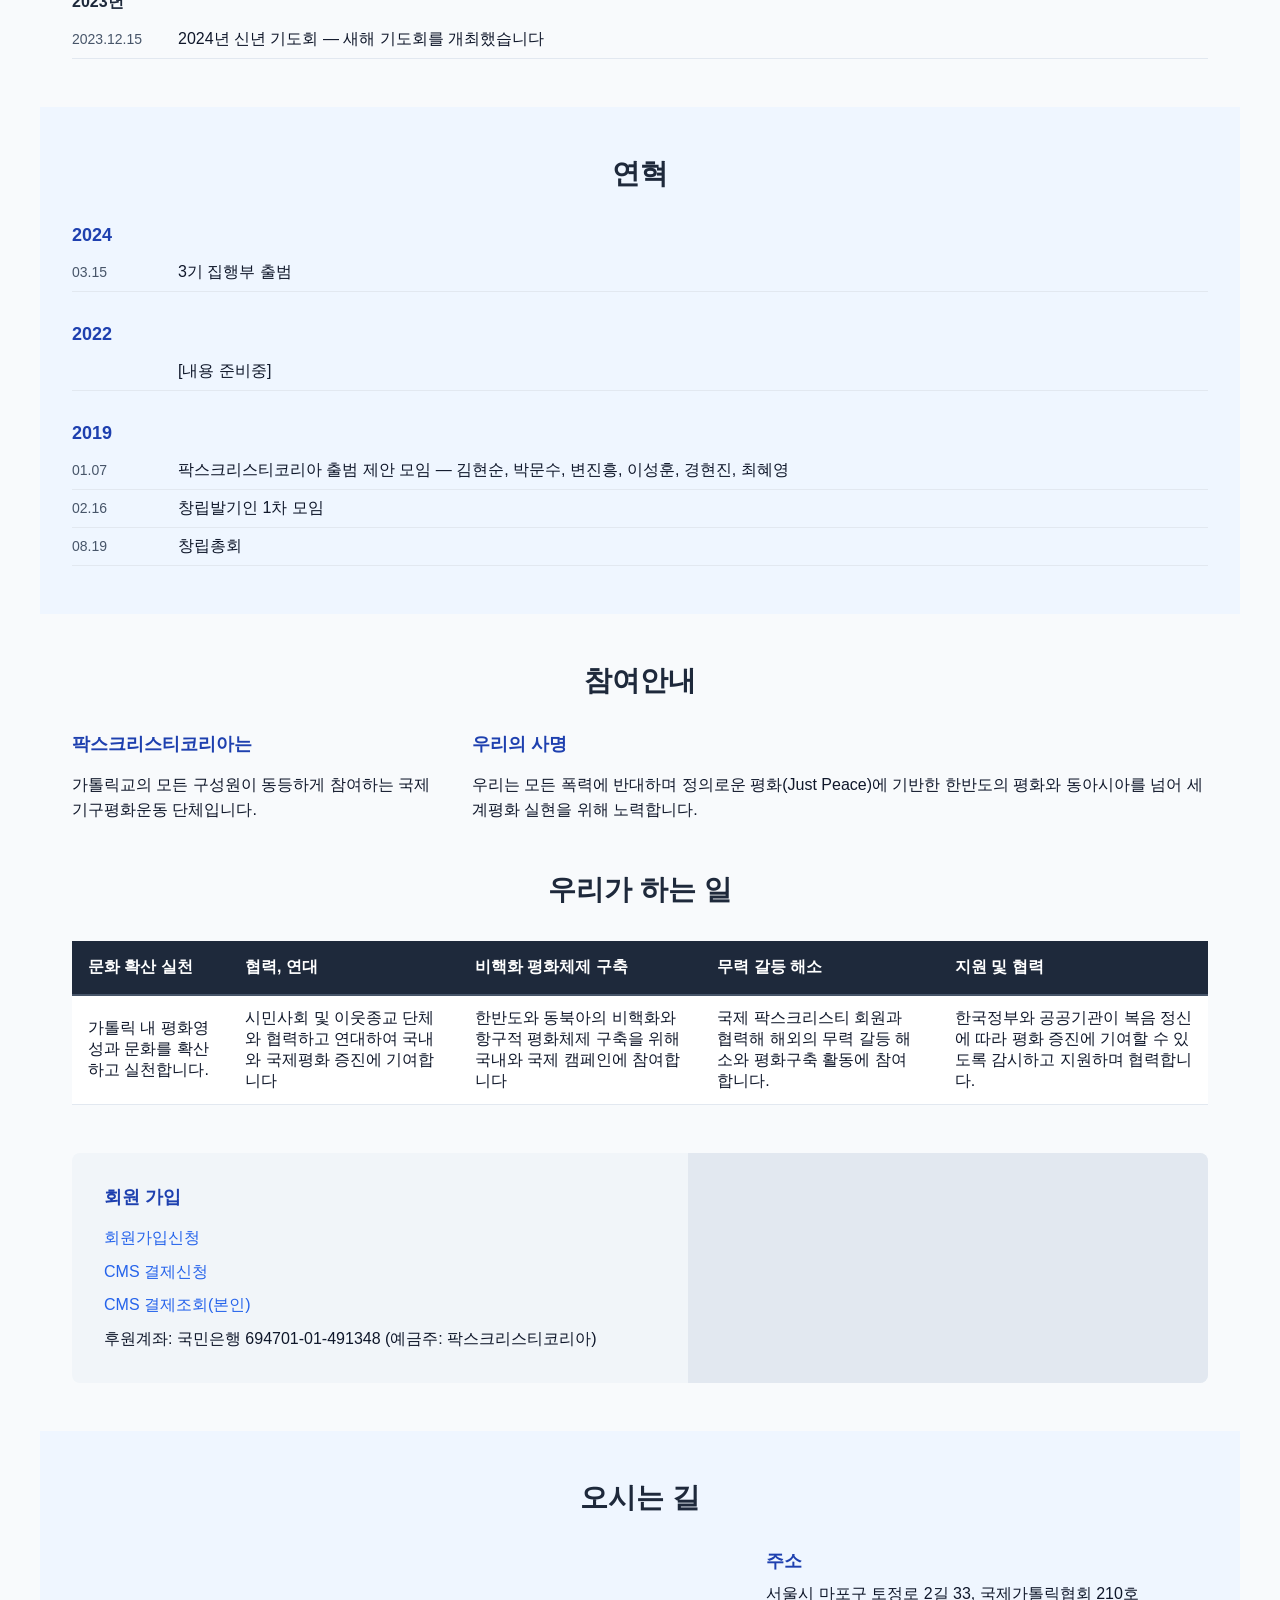
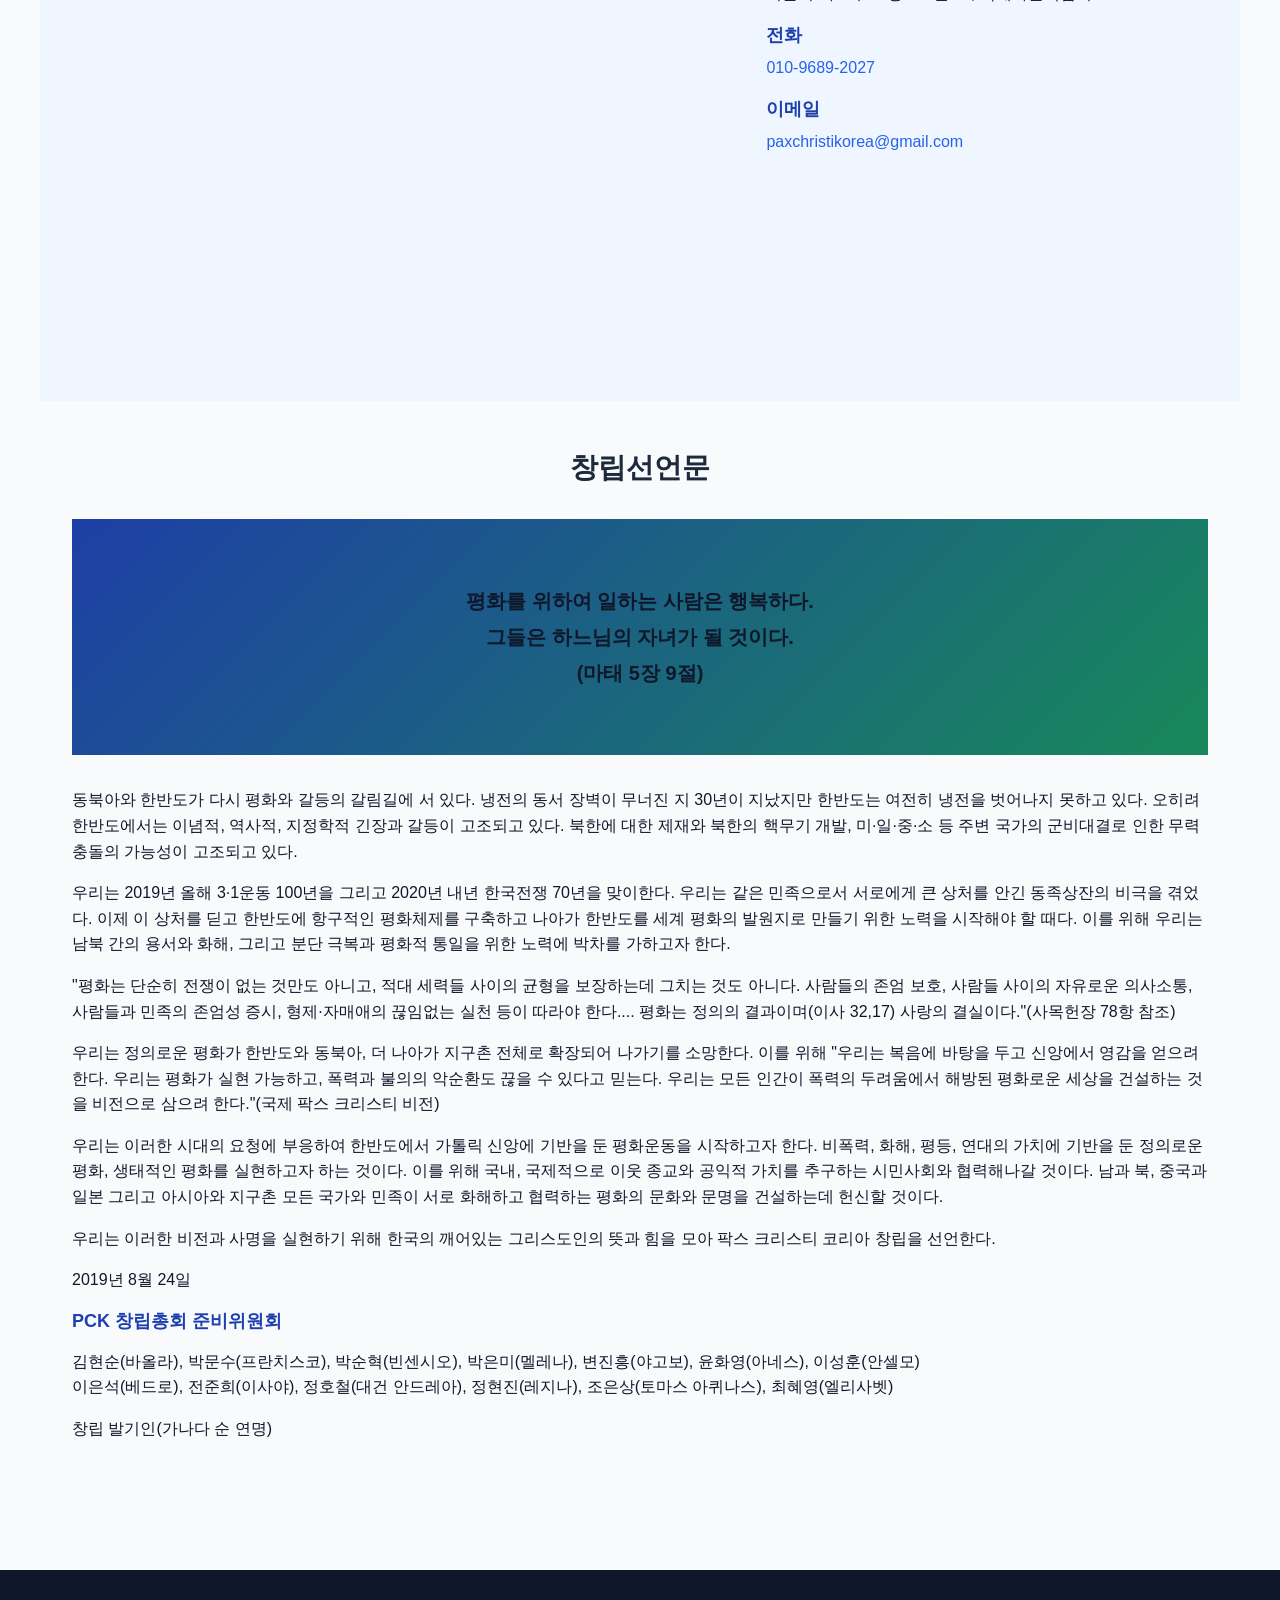
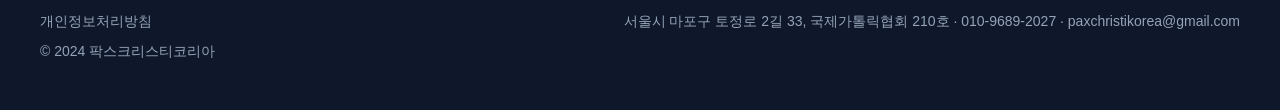
==== commit b69432dd: "Move history section under activities, remove from top nav Relocate the 연혁 (history) section to dire" ====
--- a/index.html
+++ b/index.html
@@ -15,7 +15,6 @@
       <a href="#activities">활동내역</a>
       <a href="#donation">참여안내</a>
       <a href="#location">오시는 길</a>
-      <a href="#history">연혁</a>
       <a href="#declaration">창립선언문</a>
       <a href="news/">PCK뉴스</a>
       <a href="network/index.html">국제네트워크</a>
@@ -192,6 +191,42 @@
       </div>
     </section>
 
+    <section id="history">
+      <h2 class="section-title">연혁</h2>
+
+      <div class="timeline mb-32">
+        <h3 class="mb-8">2024</h3>
+        <div class="timeline-item">
+          <span class="date">03.15</span>
+          <span>3기 집행부 출범</span>
+        </div>
+      </div>
+
+      <div class="timeline mb-32">
+        <h3 class="mb-8">2022</h3>
+        <div class="timeline-item">
+          <span class="date"></span>
+          <span>[내용 준비중]</span>
+        </div>
+      </div>
+
+      <div class="timeline">
+        <h3 class="mb-8">2019</h3>
+        <div class="timeline-item">
+          <span class="date">01.07</span>
+          <span>팍스크리스티코리아 출범 제안 모임 — 김현순, 박문수, 변진흥, 이성훈, 경현진, 최혜영</span>
+        </div>
+        <div class="timeline-item">
+          <span class="date">02.16</span>
+          <span>창립발기인 1차 모임</span>
+        </div>
+        <div class="timeline-item">
+          <span class="date">08.19</span>
+          <span>창립총회</span>
+        </div>
+      </div>
+    </section>
+
     <section id="donation">
       <h2 class="section-title">참여안내</h2>
 
@@ -262,42 +297,6 @@
       </div>
     </section>
 
-    <section id="history">
-      <h2 class="section-title">연혁</h2>
-
-      <div class="timeline mb-32">
-        <h3 class="mb-8">2024</h3>
-        <div class="timeline-item">
-          <span class="date">03.15</span>
-          <span>3기 집행부 출범</span>
-        </div>
-      </div>
-
-      <div class="timeline mb-32">
-        <h3 class="mb-8">2022</h3>
-        <div class="timeline-item">
-          <span class="date"></span>
-          <span>[내용 준비중]</span>
-        </div>
-      </div>
-
-      <div class="timeline">
-        <h3 class="mb-8">2019</h3>
-        <div class="timeline-item">
-          <span class="date">01.07</span>
-          <span>팍스크리스티코리아 출범 제안 모임 — 김현순, 박문수, 변진흥, 이성훈, 경현진, 최혜영</span>
-        </div>
-        <div class="timeline-item">
-          <span class="date">02.16</span>
-          <span>창립발기인 1차 모임</span>
-        </div>
-        <div class="timeline-item">
-          <span class="date">08.19</span>
-          <span>창립총회</span>
-        </div>
-      </div>
-    </section>
-
     <section id="declaration">
       <h2 class="section-title">창립선언문</h2>
 
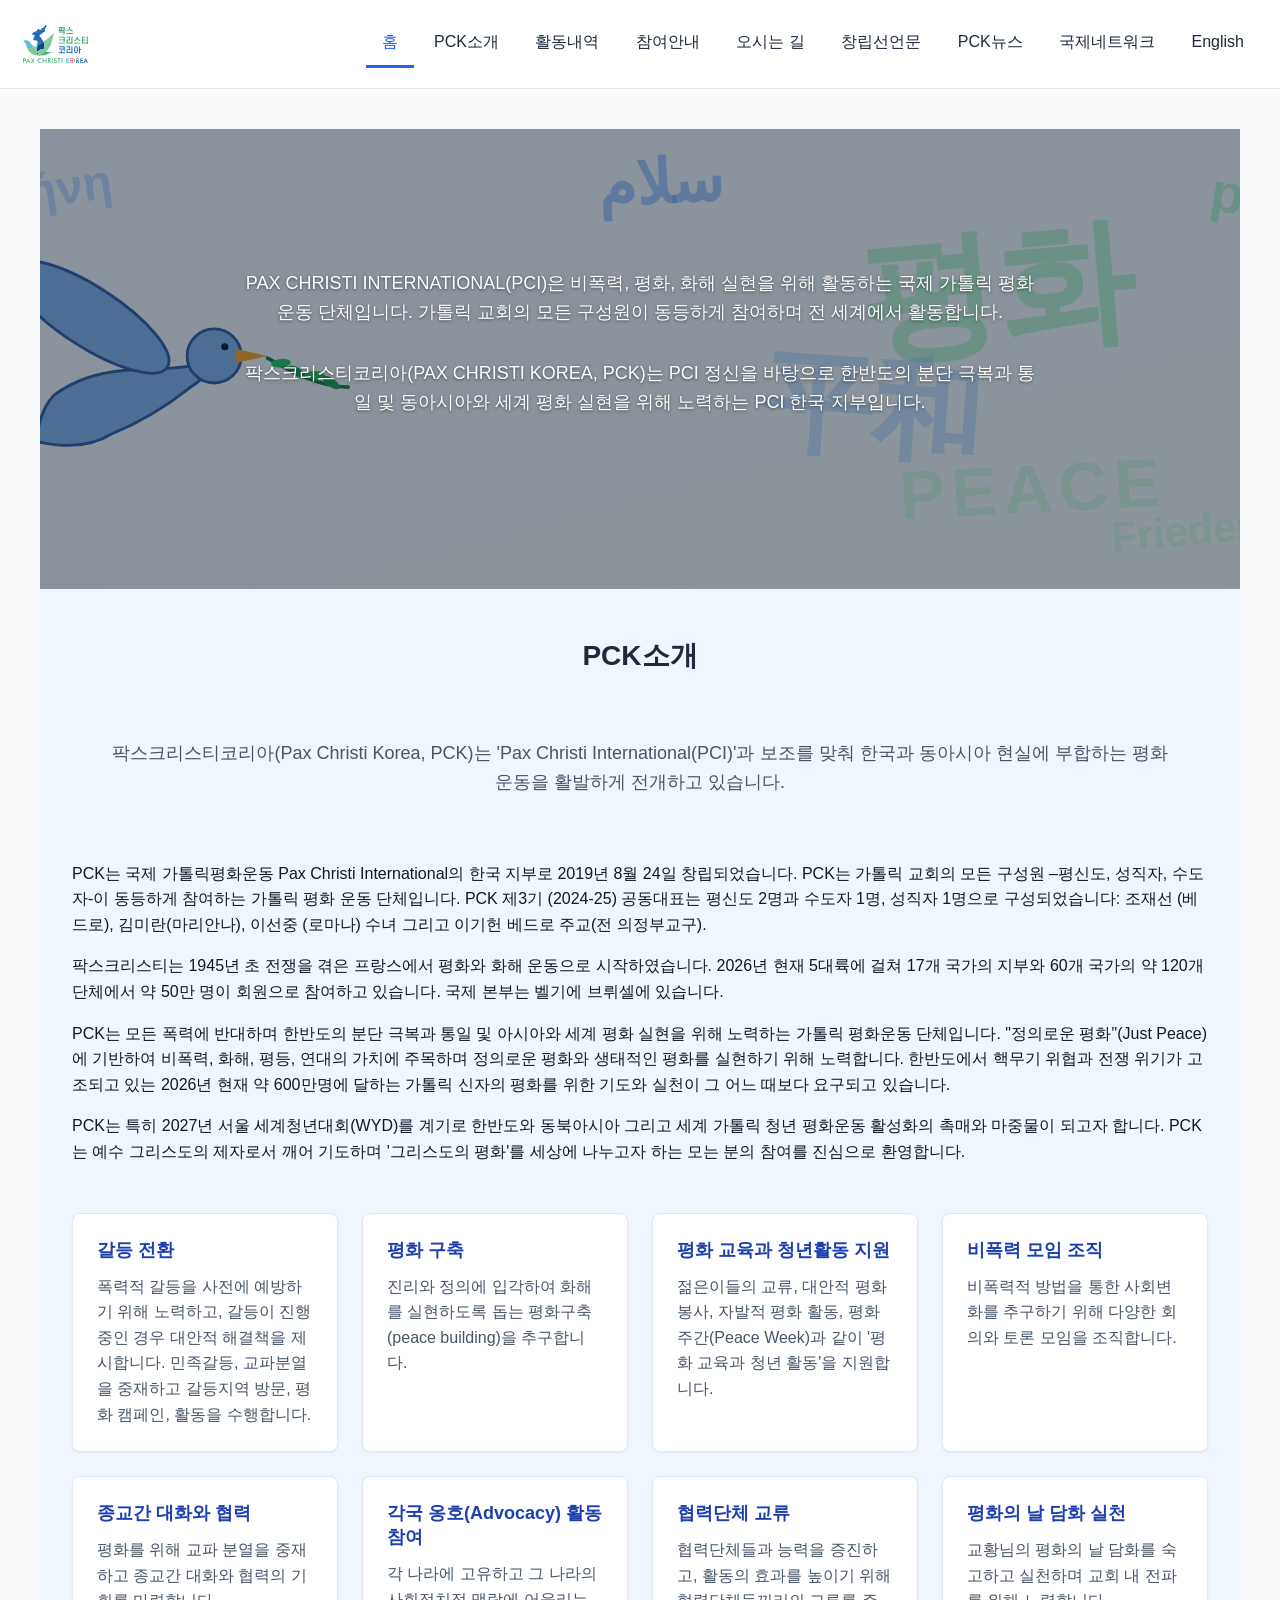
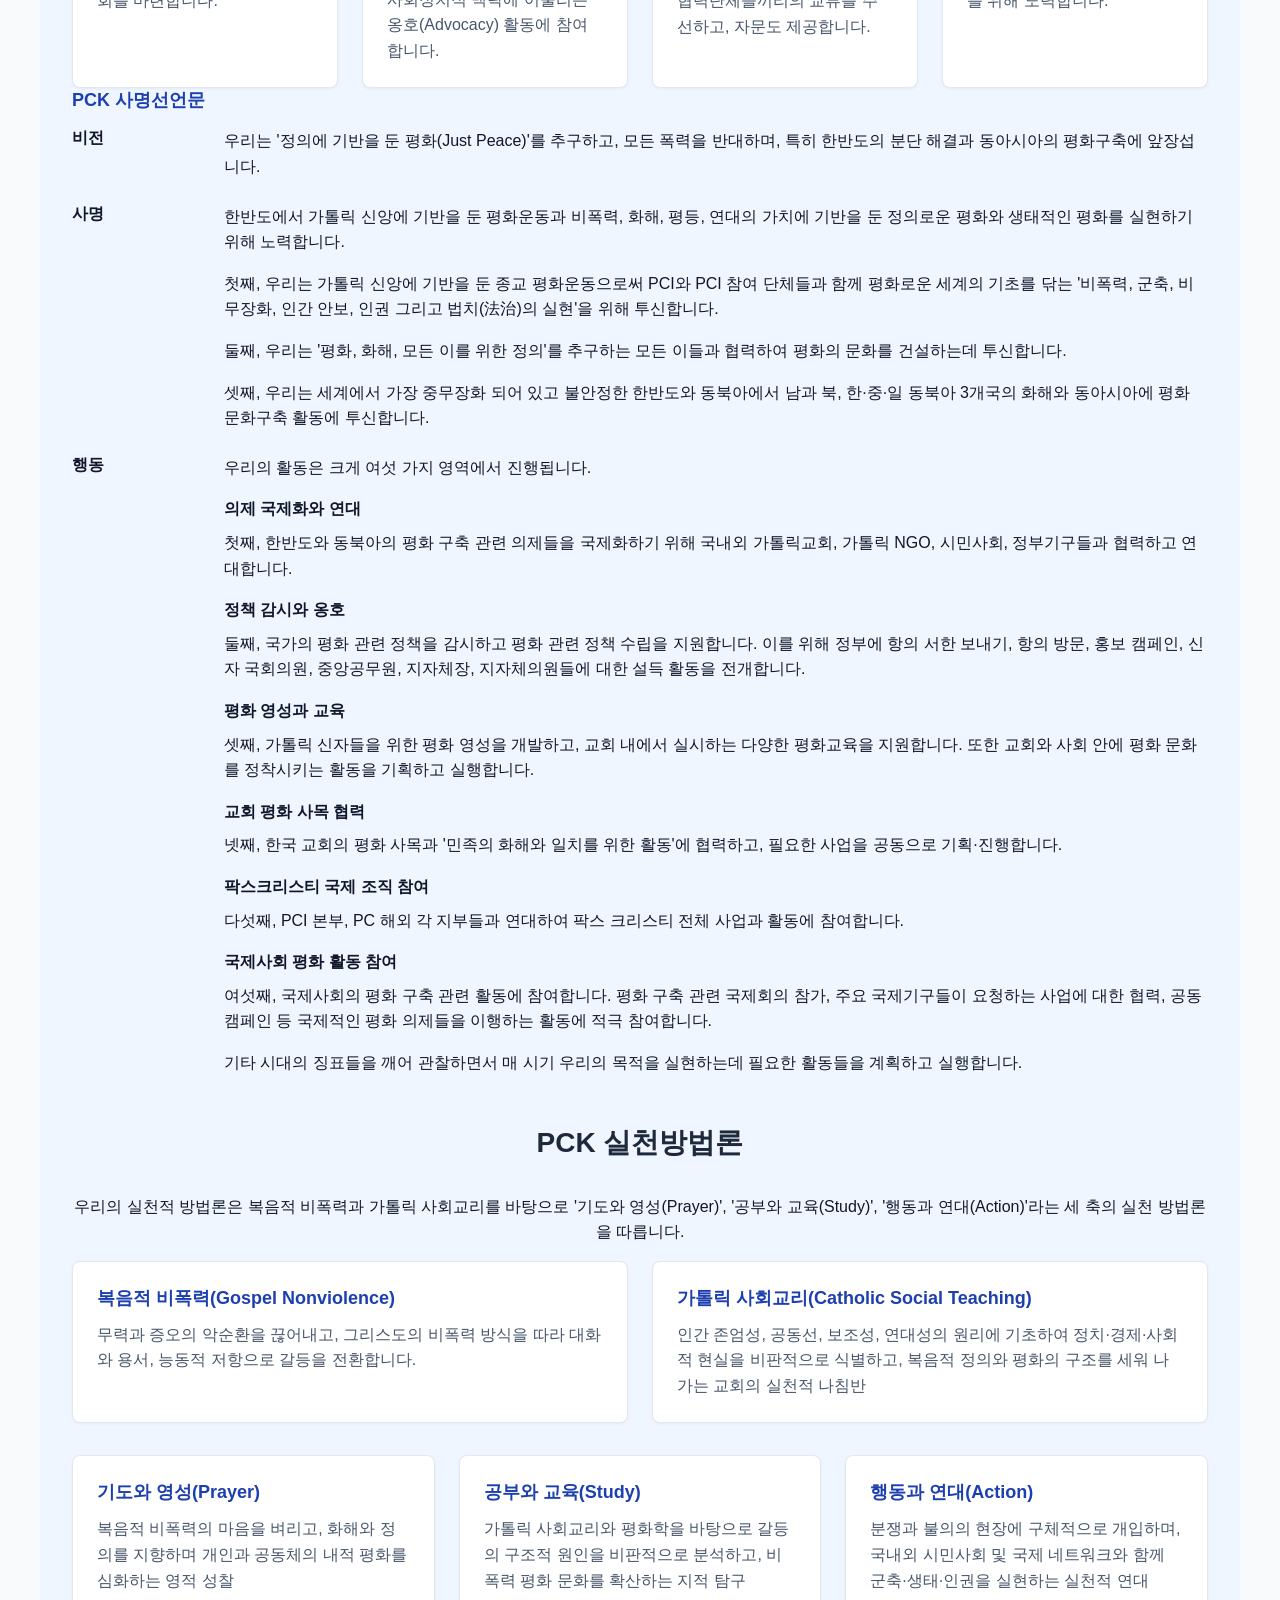
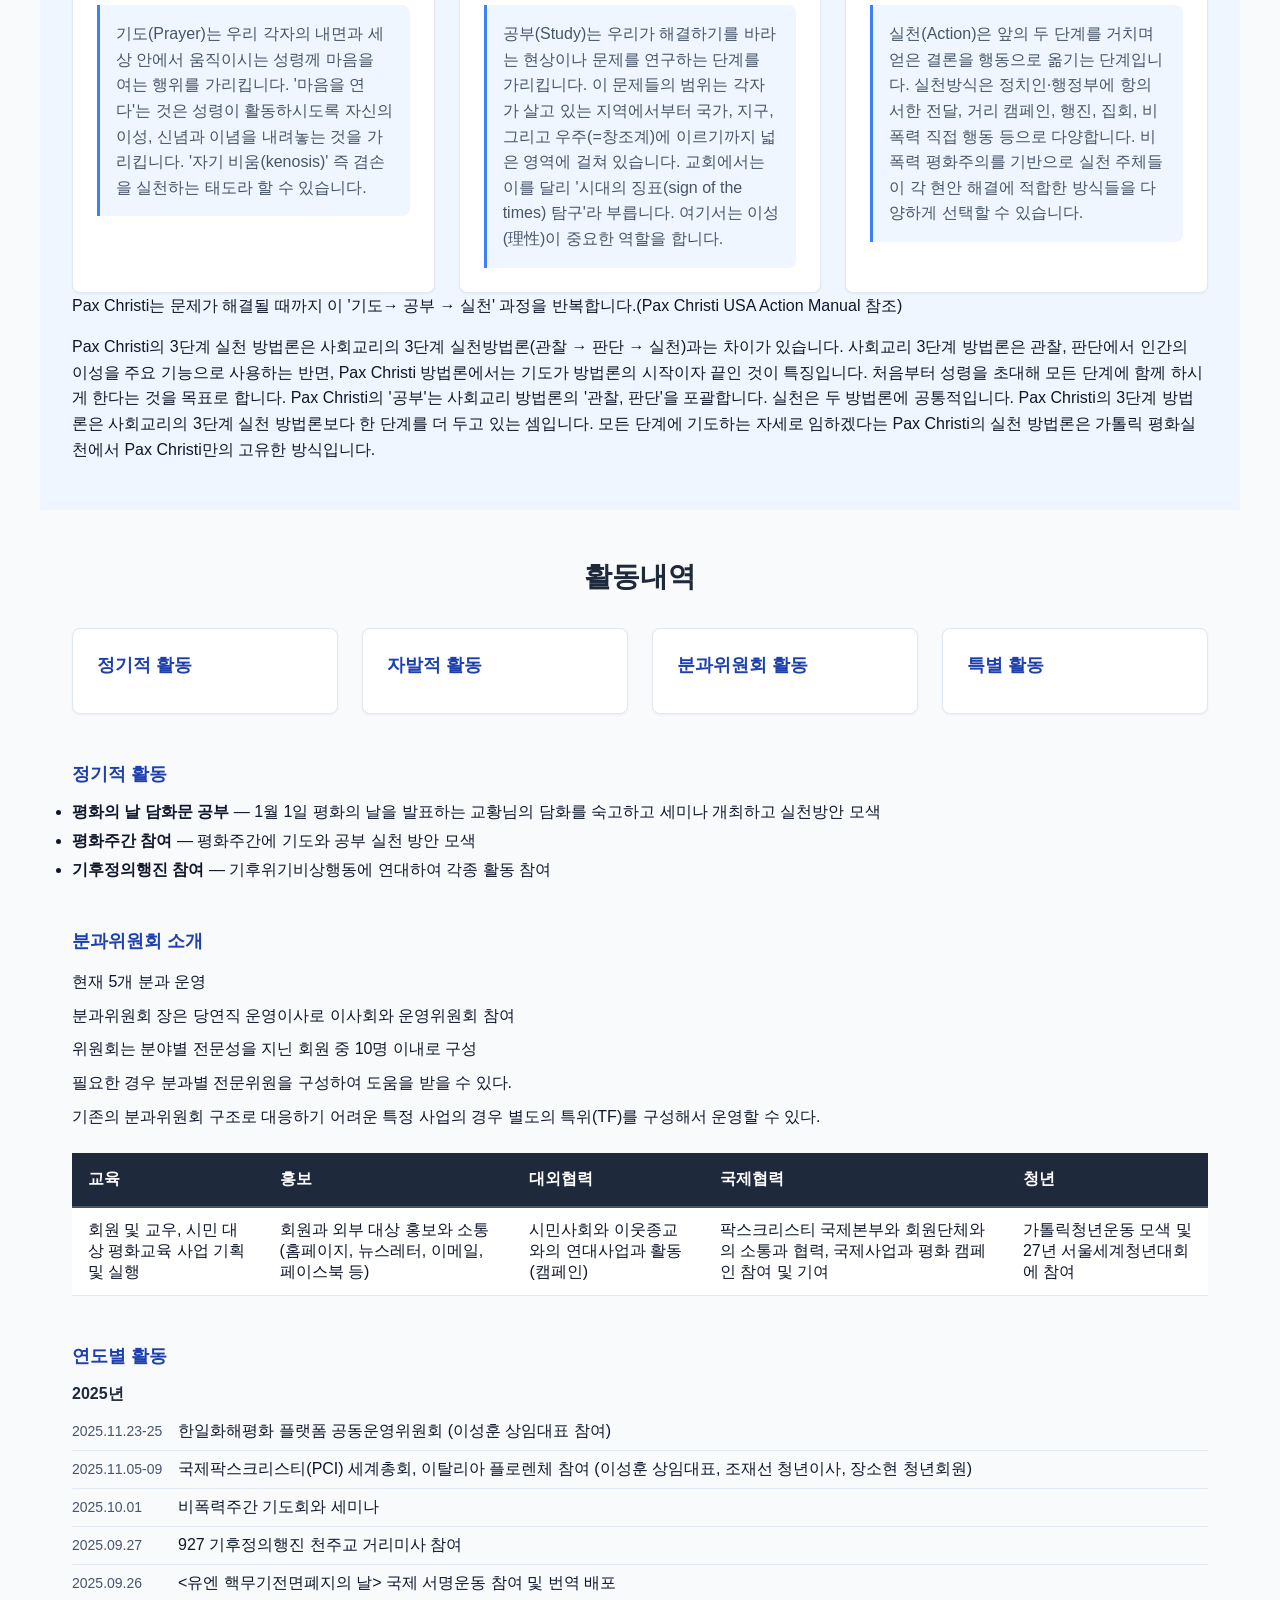
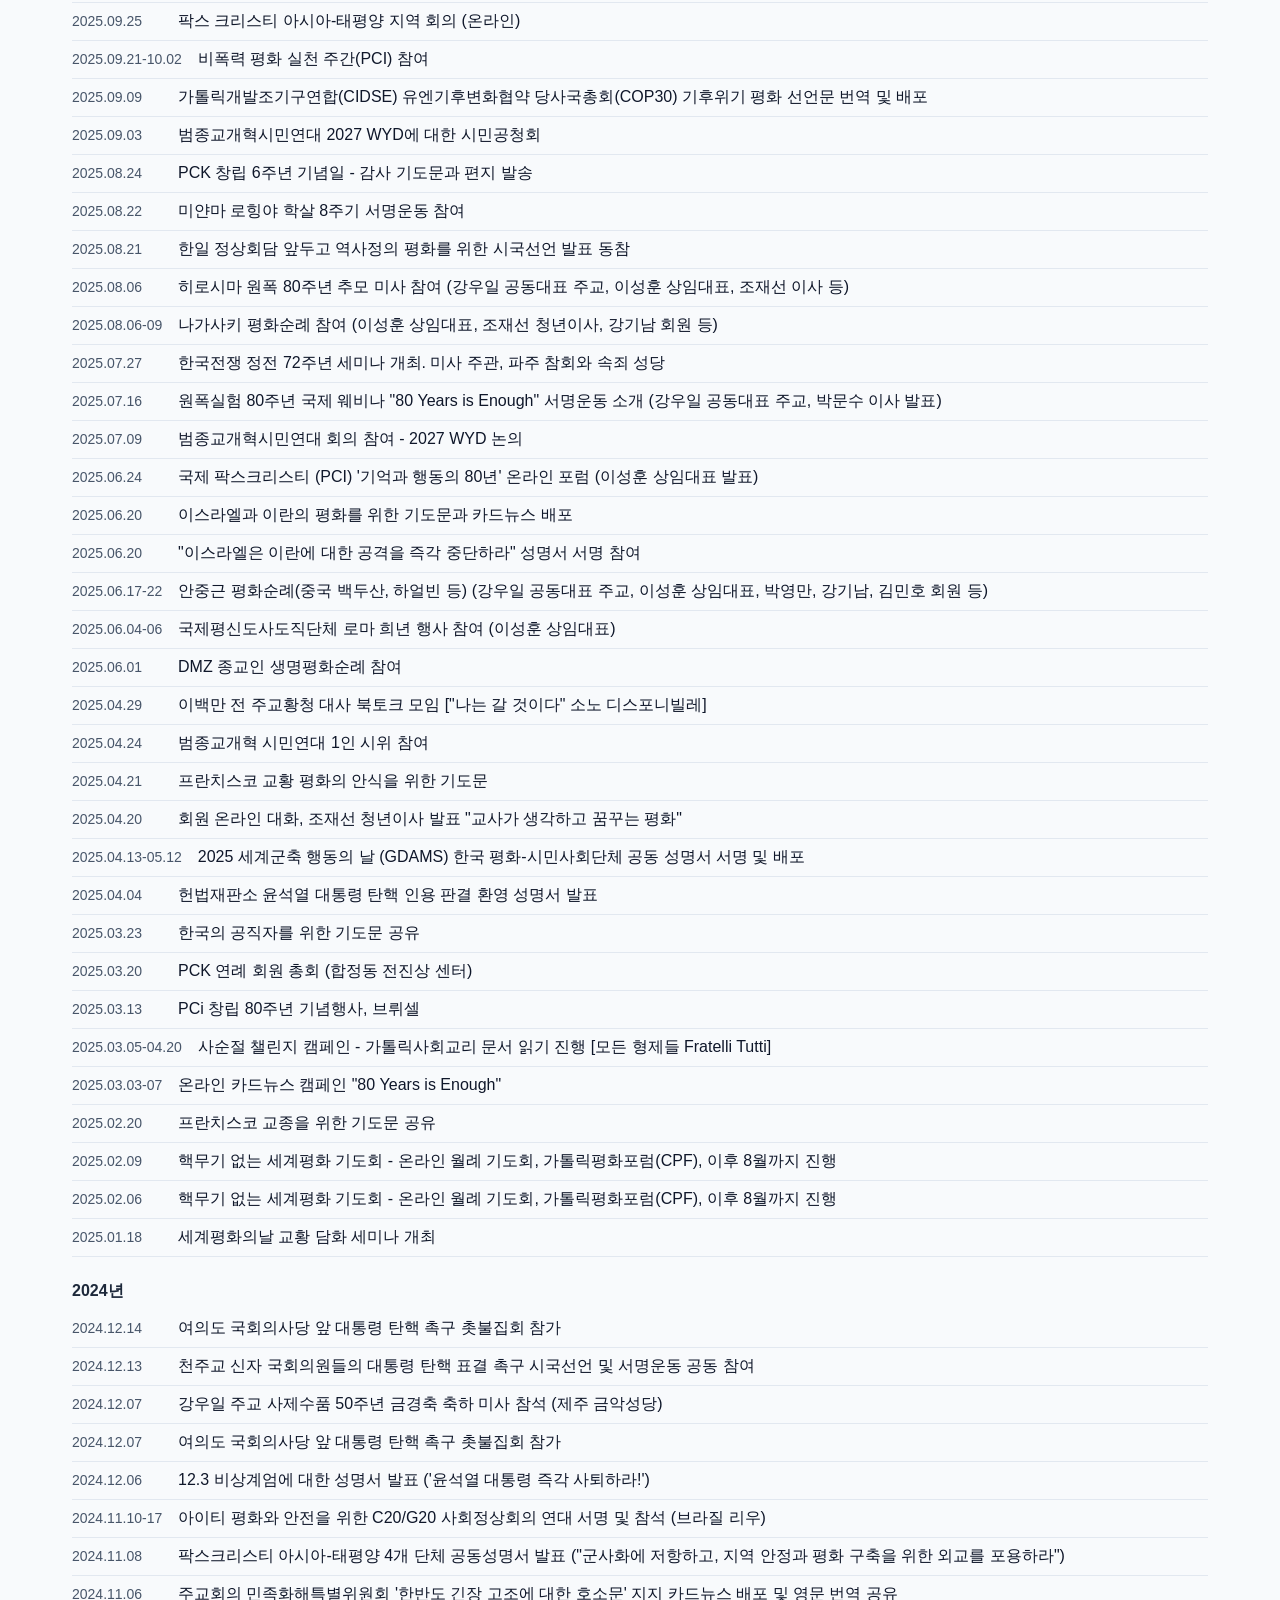
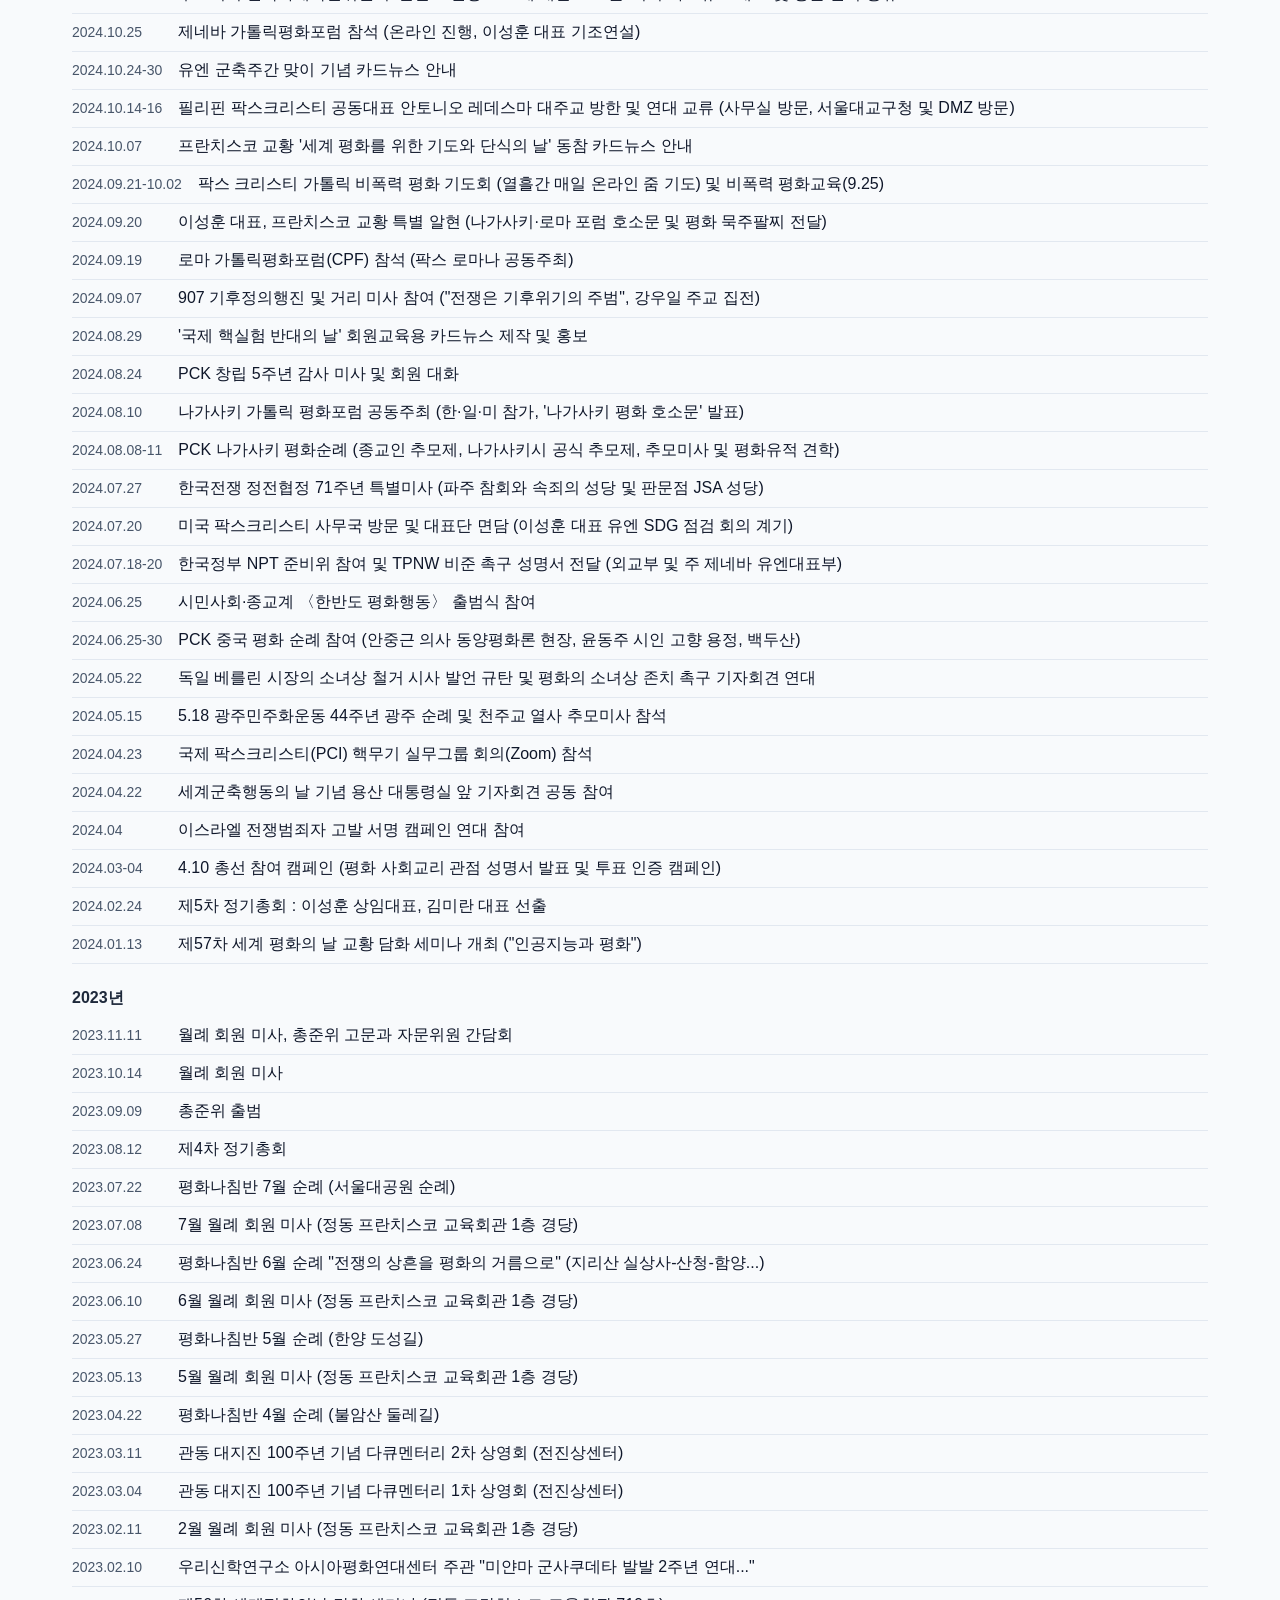
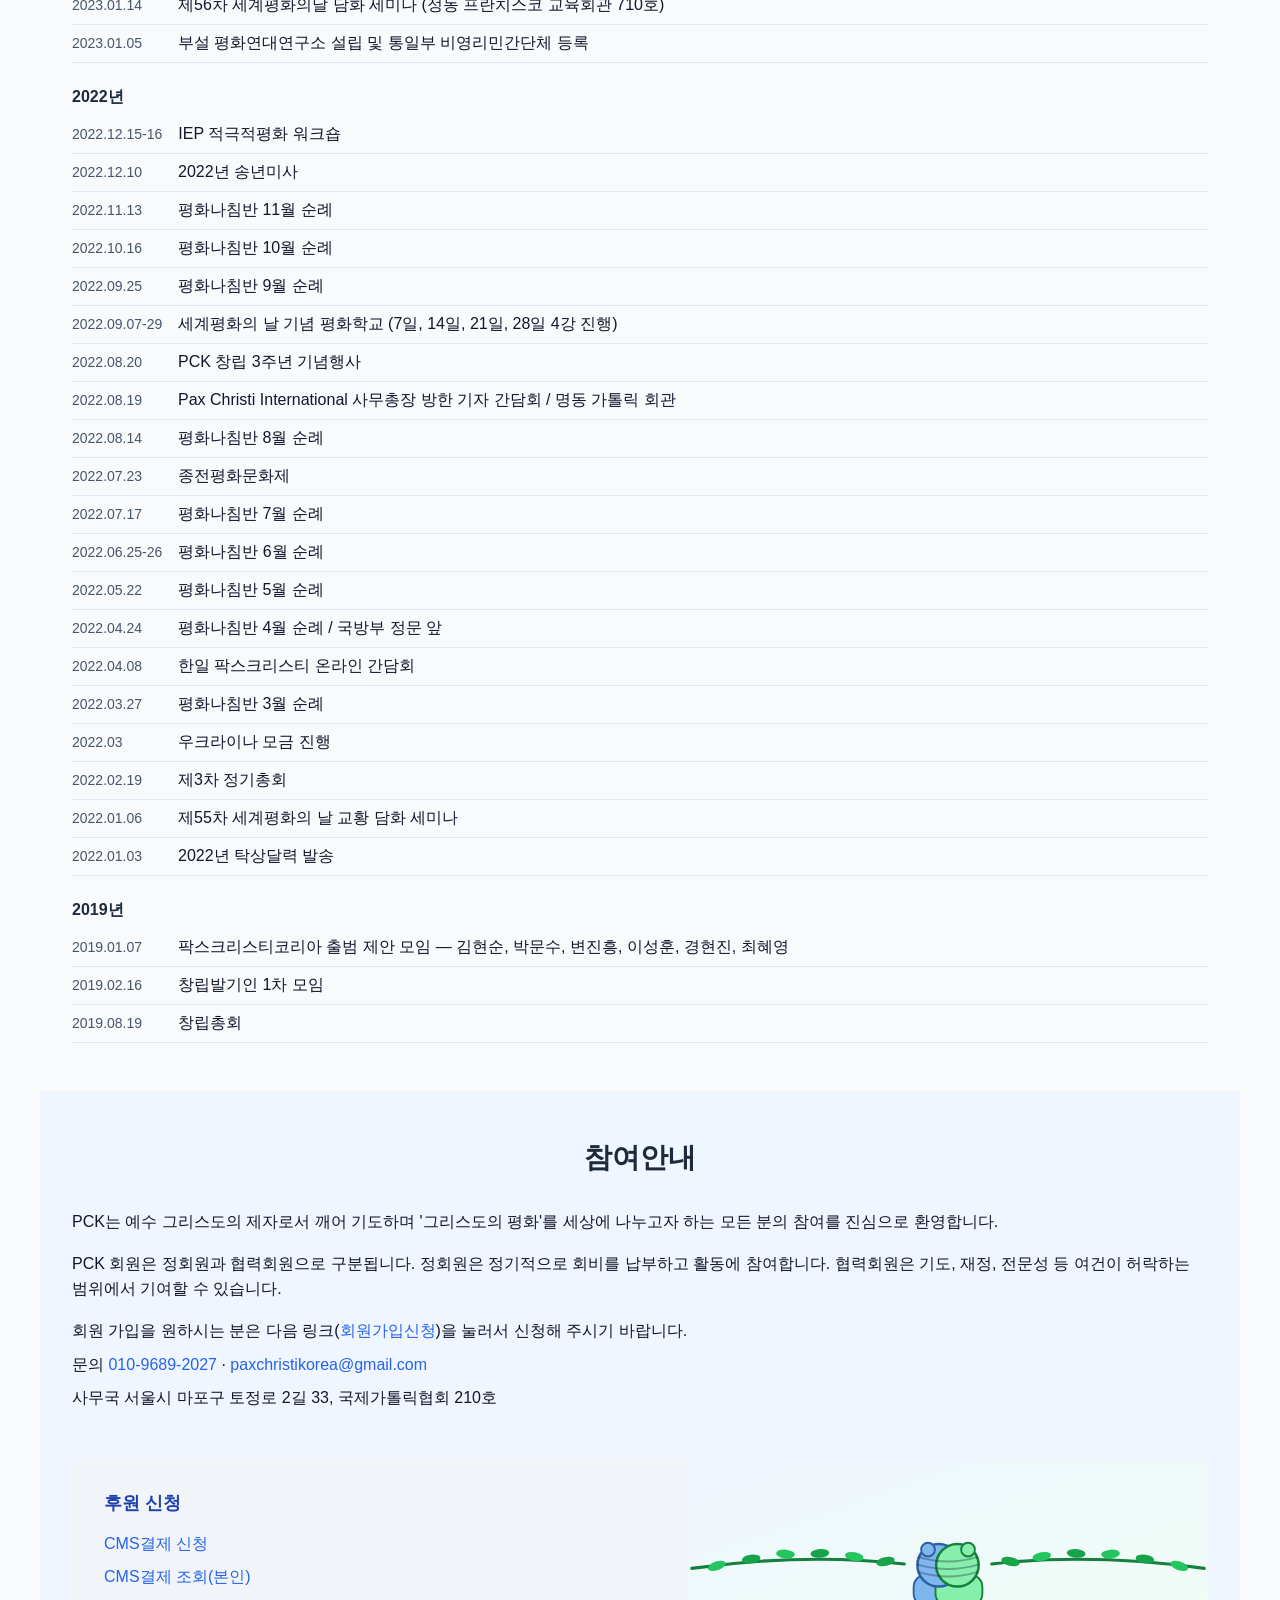
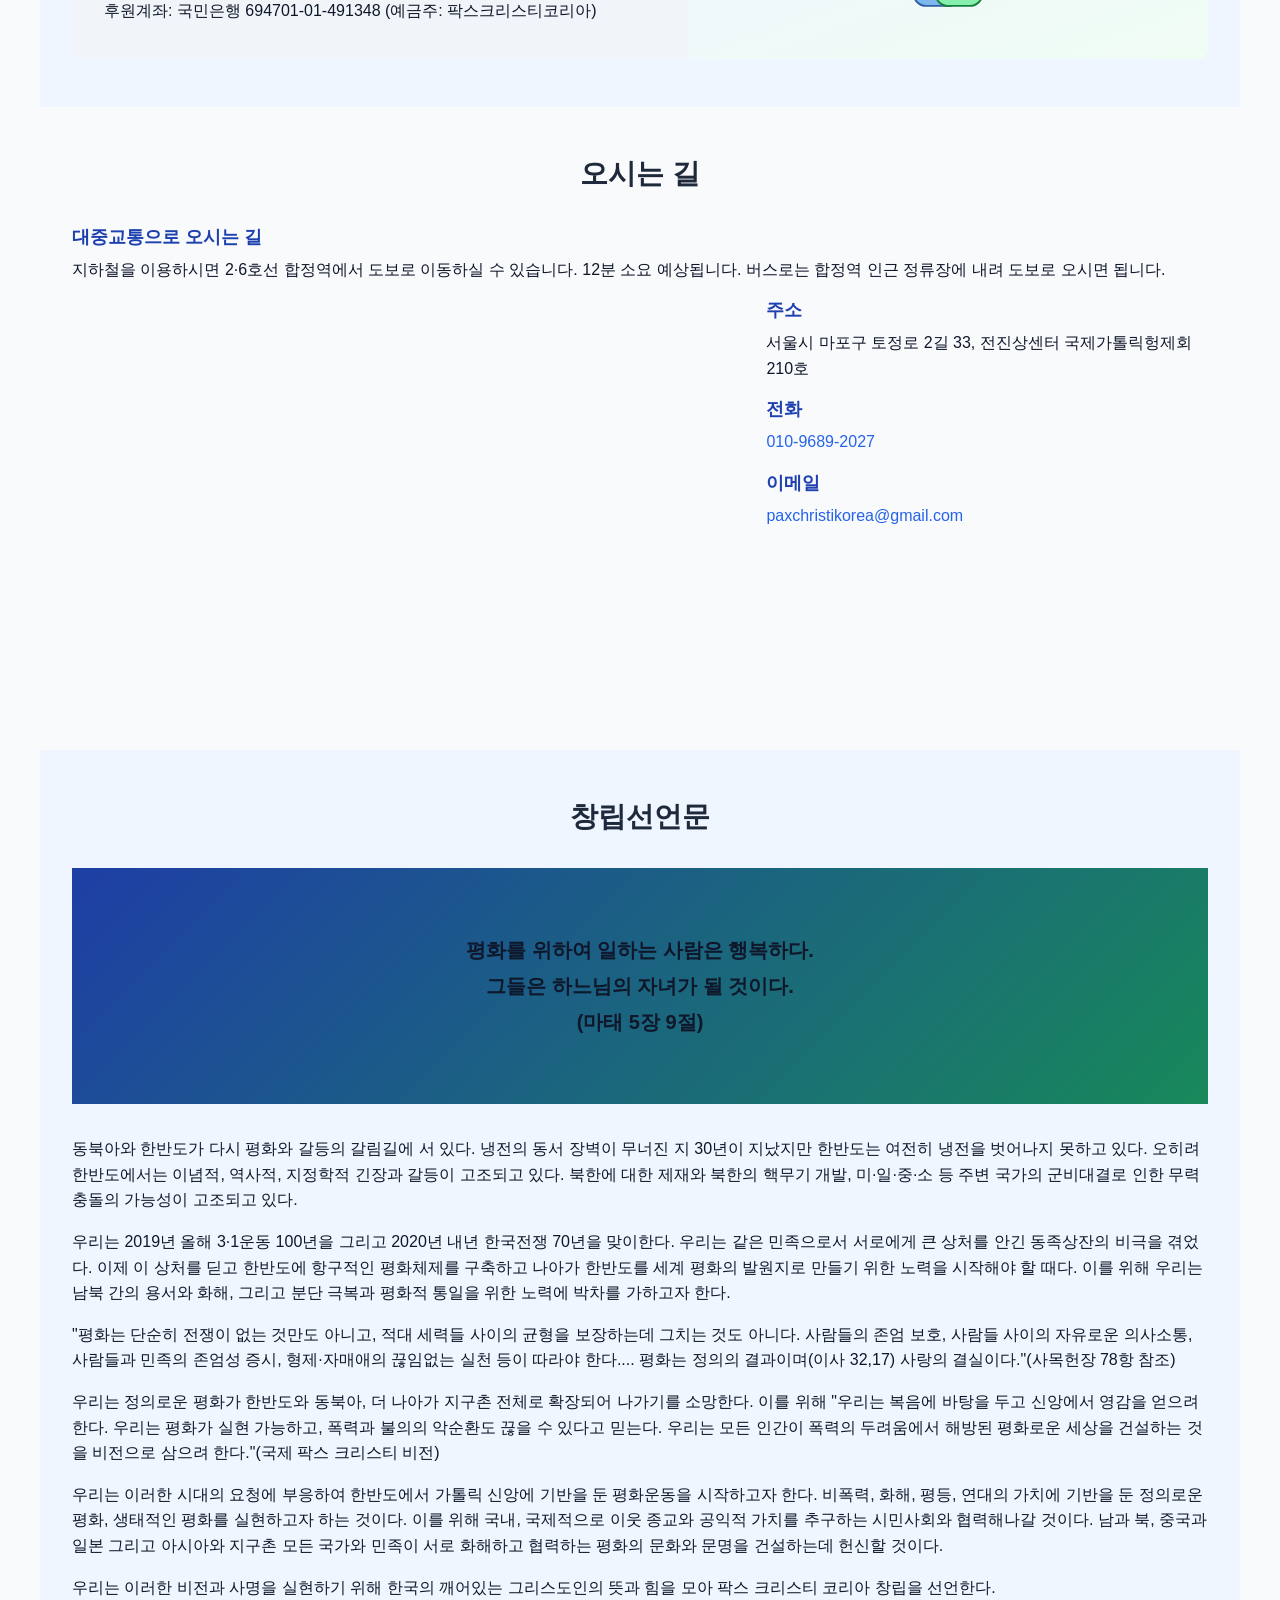
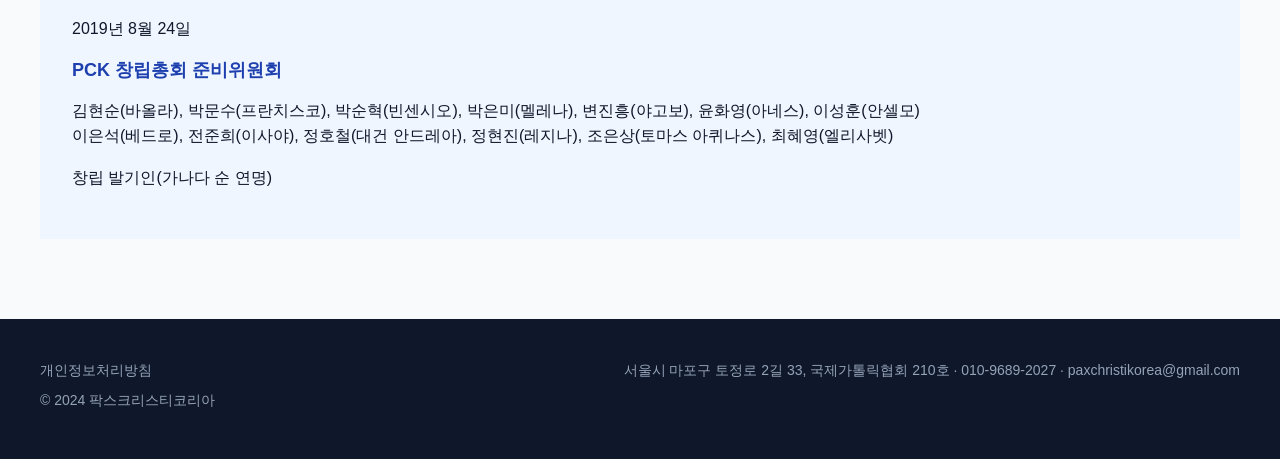
==== commit 22b76eed: "Add mission statement action items and method card details Add vision/mission/action structure to PC" ====
--- a/index.html
+++ b/index.html
@@ -35,7 +35,7 @@
       </div>
       <div class="hero-content">
         <p class="mb-16">PAX CHRISTI INTERNATIONAL(PCI)은 비폭력, 평화, 화해 실현을 위해 활동하는 국제 가톨릭 평화운동 단체입니다. 가톨릭 교회의 모든 구성원이 동등하게 참여하며 전 세계에서 활동합니다.</p>
-        <p>PAX CHRISTI KOREA는 PCI 정신을 바탕으로 한반도의 분단 극복과 통일 및 동아시아와 세계 평화 실현을 위해 노력하는 PCI 한국 지부입니다.</p>
+        <p>팍스크리스티코리아(PAX CHRISTI KOREA, PCK)는 PCI 정신을 바탕으로 한반도의 분단 극복과 통일 및 동아시아와 세계 평화 실현을 위해 노력하는 PCI 한국 지부입니다.</p>
       </div>
     </section>
 
@@ -43,14 +43,18 @@
       <h2 class="section-title">PCK소개</h2>
 
       <div class="hero">
-        <p>팍스크리스티코리아(Pax Christi Korea)는 'Pax Christi International'과 보조를 맞춰 한국 현실에 부합하는 평화 운동을 활발하게 전개하고 있습니다.</p>
+        <p>팍스크리스티코리아(Pax Christi Korea, PCK)는 'Pax Christi International(PCI)'과 보조를 맞춰 한국과 동아시아 현실에 부합하는 평화 운동을 활발하게 전개하고 있습니다.</p>
       </div>
 
       <div class="mb-48">
-        <p class="mb-16">팍스크리스티코리아(Pax Christi Korea, PCK)는 1945년에 창립된 국제 가톨릭 평화운동 단체인 PCI(Pax Christi International)의 한국 지부로 2019년에 설립되었습니다.</p>
-        <p class="mb-16">PCI는 가톨릭교회의 모든 신원이 동등하게 수평적으로 평화와 화해를 추구하는 활동에 참여하는 비공인 가톨릭 평화운동 단체입니다. 현재 전 세계 50여개 나라에서 120여개 단체가 함께 하고 있습니다. PCI는 복음과 가톨릭신앙에 바탕을 두고 '기도·공부(연구)·실천'을 방법적 원리로 삼아 '평화로운 세계, 모든 폭력에서 자유로운 세계 건설'이라는 비전(Vision)을 추구합니다.</p>
-        <p class="mb-16">PCI는 세계, 대륙, 국가 단위에서 가맹단체들이 각자가 속한 지역 상황의 과제 또는 범지구적 과제들에 대응하여, 독자적으로 또는 가맹단체끼리 연대하여 비폭력적 실천 증진, 인권 개선, 인간안보(human security) 증진, 비무장과 탈군사화 촉진, 정의로운 국제 질서 확립, 종교간 평화 실현 등의 활동에 앞장서고 있습니다. PCI는 UN, UNESCO, Africa Union, Europe Council 등과 같은 국제기구들에도 대표 자격으로 참여하고 있습니다.</p>
-        <p>PCK는 가톨릭 신자 여러분의 참여를 기다리고 있습니다.</p>
+        <p class="mb-16">PCK는 국제 가톨릭평화운동 Pax Christi International의 한국 지부로  2019년 8월 24일 창립되었습니다. PCK는 가톨릭 교회의 모든 구성원 –평신도, 성직자, 수도자-이 동등하게 참여하는 가톨릭 평화 운동 단체입니다.
+PCK 제3기 (2024-25) 공동대표는 평신도 2명과 수도자 1명, 성직자 1명으로 구성되었습니다: 
+조재선 (베드로),  김미란(마리안나), 이선중 (로마나) 수녀 그리고 이기헌 베드로 주교(전 의정부교구).</p>
+        <p class="mb-16">팍스크리스티는 1945년 초 전쟁을 겪은 프랑스에서 평화와 화해 운동으로 시작하였습니다. 2026년 현재 5대륙에 걸쳐 17개 국가의 지부와 60개 국가의 약 120개 단체에서 약 50만 명이 회원으로 참여하고 있습니다. 국제 본부는 벨기에 브뤼셀에 있습니다. </p>
+<p class="mb-16">PCK는 모든 폭력에 반대하며 한반도의 분단 극복과 통일 및 아시아와 세계 평화 실현을 위해 노력하는 가톨릭 평화운동 단체입니다. "정의로운 평화"(Just Peace)에 기반하여 비폭력, 화해, 평등, 연대의 가치에 주목하며 정의로운 평화와 생태적인 평화를 실현하기 위해 노력합니다.
+한반도에서 핵무기 위협과 전쟁 위기가 고조되고 있는 2026년 현재 약 600만명에 달하는 가톨릭 신자의 평화를 위한 기도와 실천이 그 어느 때보다 요구되고 있습니다.</p>
+<p class="mb-16">PCK는 특히 2027년 서울 세계청년대회(WYD)를 계기로  한반도와 동북아시아 그리고 세계 가톨릭 청년 평화운동 활성화의 촉매와 마중물이 되고자 합니다.  
+PCK는 예수 그리스도의 제자로서 깨어 기도하며 '그리스도의 평화'를 세상에 나누고자 하는 모는 분의 참여를 진심으로 환영합니다. </p>
       </div>
 
       <div class="card-grid">
@@ -87,10 +91,8 @@
           <p class="card-content">교황님의 평화의 날 담화를 숙고하고 실천하며 교회 내 전파를 위해 노력합니다.</p>
         </div>
       </div>
-      <p class="mt-24 mb-48">PCK는 PCI와 보조를 맞춰 한국 현실에 부합하는 평화운동 영역을 개척하면서 활발하게 활동을 전개하고 있습니다. 참여 자격은 개인을 원칙으로 합니다. 평신도, 수도자, 주교, 사제 누구든 우리 모임에 동의하시면 개별적으로 회원 가입을 신청해 주십시오, 단체의 경우는 별도로 문의해 주십시오.</p>
-
-      <div>
-        <h3 class="mb-16">사명선언</h3>
+      <div class="mb-48">
+        <h3 class="mb-16">PCK 사명선언문</h3>
 
         <div class="two-col two-col-label-narrow mb-24">
           <div class="two-col-label">
@@ -101,10 +103,81 @@
           </div>
         </div>
 
-        <p class="mb-16">한반도에서 가톨릭 신앙에 기반을 둔 평화운동과 비폭력, 화해, 평등, 연대의 가치에 기반을 둔 정의로운 평화와 생태적인 평화를 실현하기 위해 노력합니다.</p>
-        <p class="mb-16">첫째, 우리는 가톨릭 신앙에 기반을 둔 종교 평화운동으로써 PCI와 PCI 참여 단체들과 함께 평화로운 세계의 기초를 닦는 '비폭력, 군축, 비무장화, 인간 안보, 인권 그리고 법치(法治)의 실현'을 위해 투신합니다.</p>
-        <p class="mb-16">둘째, 우리는 '평화, 화해, 모든 이를 위한 정의'를 추구하는 모든 이들과 협력하여 평화의 문화를 건설하는데 투신합니다.</p>
-        <p>셋째, 우리는 세계에서 가장 중무장화 되어 있고 불안정한 한반도와 동북아에서 남과 북, 한·중·일 동북아 3개국의 화해와 동아시아에 평화 문화구축 활동에 투신합니다.</p>
+        <div class="two-col two-col-label-narrow mb-24">
+          <div class="two-col-label">
+            <strong>사명</strong>
+          </div>
+          <div class="two-col-body">
+            <p class="mb-16">한반도에서 가톨릭 신앙에 기반을 둔 평화운동과 비폭력, 화해, 평등, 연대의 가치에 기반을 둔 정의로운 평화와 생태적인 평화를 실현하기 위해 노력합니다.</p>
+            <p class="mb-16">첫째, 우리는 가톨릭 신앙에 기반을 둔 종교 평화운동으로써 PCI와 PCI 참여 단체들과 함께 평화로운 세계의 기초를 닦는 '비폭력, 군축, 비무장화, 인간 안보, 인권 그리고 법치(法治)의 실현'을 위해 투신합니다.</p>
+            <p class="mb-16">둘째, 우리는 '평화, 화해, 모든 이를 위한 정의'를 추구하는 모든 이들과 협력하여 평화의 문화를 건설하는데 투신합니다.</p>
+            <p>셋째, 우리는 세계에서 가장 중무장화 되어 있고 불안정한 한반도와 동북아에서 남과 북, 한·중·일 동북아 3개국의 화해와 동아시아에 평화 문화구축 활동에 투신합니다.</p>
+          </div>
+        </div>
+
+        <div class="two-col two-col-label-narrow">
+          <div class="two-col-label">
+            <strong>행동</strong>
+          </div>
+          <div class="two-col-body">
+            <p class="mb-16">우리의 활동은 크게 여섯 가지 영역에서 진행됩니다.</p>
+            <p class="mb-8"><strong>의제 국제화와 연대</strong></p>
+            <p class="mb-16">첫째, 한반도와 동북아의 평화 구축 관련 의제들을 국제화하기 위해 국내외 가톨릭교회, 가톨릭 NGO, 시민사회, 정부기구들과 협력하고 연대합니다.</p>
+            <p class="mb-8"><strong>정책 감시와 옹호</strong></p>
+            <p class="mb-16">둘째, 국가의 평화 관련 정책을 감시하고 평화 관련 정책 수립을 지원합니다. 이를 위해 정부에 항의 서한 보내기, 항의 방문, 홍보 캠페인, 신자 국회의원, 중앙공무원, 지자체장, 지자체의원들에 대한 설득 활동을 전개합니다.</p>
+            <p class="mb-8"><strong>평화 영성과 교육</strong></p>
+            <p class="mb-16">셋째, 가톨릭 신자들을 위한 평화 영성을 개발하고, 교회 내에서 실시하는 다양한 평화교육을 지원합니다. 또한 교회와 사회 안에 평화 문화를 정착시키는 활동을 기획하고 실행합니다.</p>
+            <p class="mb-8"><strong>교회 평화 사목 협력</strong></p>
+            <p class="mb-16">넷째, 한국 교회의 평화 사목과 '민족의 화해와 일치를 위한 활동'에 협력하고, 필요한 사업을 공동으로 기획·진행합니다.</p>
+            <p class="mb-8"><strong>팍스크리스티 국제 조직 참여</strong></p>
+            <p class="mb-16">다섯째, PCI 본부, PC 해외 각 지부들과 연대하여 팍스 크리스티 전체 사업과 활동에 참여합니다.</p>
+            <p class="mb-8"><strong>국제사회 평화 활동 참여</strong></p>
+            <p class="mb-16">여섯째, 국제사회의 평화 구축 관련 활동에 참여합니다. 평화 구축 관련 국제회의 참가, 주요 국제기구들이 요청하는 사업에 대한 협력, 공동 캠페인 등 국제적인 평화 의제들을 이행하는 활동에 적극 참여합니다.</p>
+            <p>기타 시대의 징표들을 깨어 관찰하면서 매 시기 우리의 목적을 실현하는데 필요한 활동들을 계획하고 실행합니다.</p>
+          </div>
+        </div>
+      </div>
+
+      <div>
+        <h3 class="section-title">PCK 실천방법론</h3>
+        <p class="text-center mb-16">우리의 실천적 방법론은 복음적 비폭력과 가톨릭 사회교리를 바탕으로 '기도와 영성(Prayer)', '공부와 교육(Study)', '행동과 연대(Action)'라는 세 축의 실천 방법론을 따릅니다.</p>
+        <div class="foundation-grid mb-32">
+          <div class="card">
+            <h4 class="card-title">복음적 비폭력(Gospel Nonviolence)</h4>
+            <p class="card-content">무력과 증오의 악순환을 끊어내고, 그리스도의 비폭력 방식을 따라 대화와 용서, 능동적 저항으로 갈등을 전환합니다.</p>
+          </div>
+          <div class="card">
+            <h4 class="card-title">가톨릭 사회교리(Catholic Social Teaching)</h4>
+            <p class="card-content">인간 존엄성, 공동선, 보조성, 연대성의 원리에 기초하여 정치·경제·사회적 현실을 비판적으로 식별하고, 복음적 정의와 평화의 구조를 세워 나가는 교회의 실천적 나침반</p>
+          </div>
+        </div>
+        <div class="method-grid">
+          <div class="card">
+            <h4 class="card-title">기도와 영성(Prayer)</h4>
+            <p class="card-content">복음적 비폭력의 마음을 벼리고, 화해와 정의를 지향하며 개인과 공동체의 내적 평화를 심화하는 영적 성찰</p>
+            <div class="card-detail">
+              <p class="card-content">기도(Prayer)는 우리 각자의 내면과 세상 안에서 움직이시는 성령께 마음을 여는 행위를 가리킵니다. '마음을 연다'는 것은 성령이 활동하시도록 자신의 이성, 신념과 이념을 내려놓는 것을 가리킵니다. '자기 비움(kenosis)' 즉 겸손을 실천하는 태도라 할 수 있습니다.</p>
+            </div>
+          </div>
+          <div class="card">
+            <h4 class="card-title">공부와 교육(Study)</h4>
+            <p class="card-content">가톨릭 사회교리와 평화학을 바탕으로 갈등의 구조적 원인을 비판적으로 분석하고, 비폭력 평화 문화를 확산하는 지적 탐구</p>
+            <div class="card-detail">
+              <p class="card-content">공부(Study)는 우리가 해결하기를 바라는 현상이나 문제를 연구하는 단계를 가리킵니다. 이 문제들의 범위는 각자가 살고 있는 지역에서부터 국가, 지구, 그리고 우주(=창조계)에 이르기까지 넓은 영역에 걸쳐 있습니다. 교회에서는 이를 달리 '시대의 징표(sign of the times) 탐구'라 부릅니다. 여기서는 이성(理性)이 중요한 역할을 합니다.</p>
+            </div>
+          </div>
+          <div class="card">
+            <h4 class="card-title">행동과 연대(Action)</h4>
+            <p class="card-content">분쟁과 불의의 현장에 구체적으로 개입하며, 국내외 시민사회 및 국제 네트워크와 함께 군축·생태·인권을 실현하는 실천적 연대</p>
+            <div class="card-detail">
+              <p class="card-content">실천(Action)은 앞의 두 단계를 거치며 얻은 결론을 행동으로 옮기는 단계입니다. 실천방식은 정치인·행정부에 항의 서한 전달, 거리 캠페인, 행진, 집회, 비폭력 직접 행동 등으로 다양합니다. 비폭력 평화주의를 기반으로 실천 주체들이 각 현안 해결에 적합한 방식들을 다양하게 선택할 수 있습니다.</p>
+            </div>
+          </div>
+        </div>
+        <div class="mt-32">
+          <p class="mb-16">Pax Christi는 문제가 해결될 때까지 이 '기도→ 공부 → 실천' 과정을 반복합니다.(Pax Christi USA Action Manual 참조)</p>
+          <p>Pax Christi의 3단계 실천 방법론은 사회교리의 3단계 실천방법론(관찰 → 판단 → 실천)과는 차이가 있습니다. 사회교리 3단계 방법론은 관찰, 판단에서 인간의 이성을 주요 기능으로 사용하는 반면, Pax Christi 방법론에서는 기도가 방법론의 시작이자 끝인 것이 특징입니다. 처음부터 성령을 초대해 모든 단계에 함께 하시게 한다는 것을 목표로 합니다. Pax Christi의 '공부'는 사회교리 방법론의 '관찰, 판단'을 포괄합니다. 실천은 두 방법론에 공통적입니다. Pax Christi의 3단계 방법론은 사회교리의 3단계 실천 방법론보다 한 단계를 더 두고 있는 셈입니다. 모든 단계에 기도하는 자세로 임하겠다는 Pax Christi의 실천 방법론은 가톨릭 평화실천에서 Pax Christi만의 고유한 방식입니다.</p>
+        </div>
       </div>
     </section>
 
@@ -167,62 +240,463 @@
       <div>
         <h3 class="mb-16">연도별 활동</h3>
         <div class="timeline mb-24">
+          <h4 class="mb-8">2025년</h4>
+          <div class="timeline-item">
+            <span class="date">2025.11.23-25</span>
+            <span>한일화해평화 플랫폼 공동운영위원회 (이성훈 상임대표 참여)</span>
+          </div>
+          <div class="timeline-item">
+            <span class="date">2025.11.05-09</span>
+            <span>국제팍스크리스티(PCI) 세계총회, 이탈리아 플로렌체 참여 (이성훈 상임대표, 조재선 청년이사, 장소현 청년회원)</span>
+          </div>
+          <div class="timeline-item">
+            <span class="date">2025.10.01</span>
+            <span>비폭력주간 기도회와 세미나</span>
+          </div>
+          <div class="timeline-item">
+            <span class="date">2025.09.27</span>
+            <span>927 기후정의행진 천주교 거리미사 참여</span>
+          </div>
+          <div class="timeline-item">
+            <span class="date">2025.09.26</span>
+            <span>&lt;유엔 핵무기전면폐지의 날&gt; 국제 서명운동 참여 및 번역 배포</span>
+          </div>
+          <div class="timeline-item">
+            <span class="date">2025.09.25</span>
+            <span>팍스 크리스티 아시아-태평양 지역 회의 (온라인)</span>
+          </div>
+          <div class="timeline-item">
+            <span class="date">2025.09.21-10.02</span>
+            <span>비폭력 평화 실천 주간(PCI) 참여</span>
+          </div>
+          <div class="timeline-item">
+            <span class="date">2025.09.09</span>
+            <span>가톨릭개발조기구연합(CIDSE) 유엔기후변화협약 당사국총회(COP30) 기후위기 평화 선언문 번역 및 배포</span>
+          </div>
+          <div class="timeline-item">
+            <span class="date">2025.09.03</span>
+            <span>범종교개혁시민연대 2027 WYD에 대한 시민공청회</span>
+          </div>
+          <div class="timeline-item">
+            <span class="date">2025.08.24</span>
+            <span>PCK 창립 6주년 기념일 - 감사 기도문과 편지 발송</span>
+          </div>
+          <div class="timeline-item">
+            <span class="date">2025.08.22</span>
+            <span>미얀마 로힝야 학살 8주기 서명운동 참여</span>
+          </div>
+          <div class="timeline-item">
+            <span class="date">2025.08.21</span>
+            <span>한일 정상회담 앞두고 역사정의 평화를 위한 시국선언 발표 동참</span>
+          </div>
+          <div class="timeline-item">
+            <span class="date">2025.08.06</span>
+            <span>히로시마 원폭 80주년 추모 미사 참여 (강우일 공동대표 주교, 이성훈 상임대표, 조재선 이사 등)</span>
+          </div>
+          <div class="timeline-item">
+            <span class="date">2025.08.06-09</span>
+            <span>나가사키 평화순례 참여 (이성훈 상임대표, 조재선 청년이사, 강기남 회원 등)</span>
+          </div>
+          <div class="timeline-item">
+            <span class="date">2025.07.27</span>
+            <span>한국전쟁 정전 72주년 세미나 개최. 미사 주관, 파주 참회와 속죄 성당</span>
+          </div>
+          <div class="timeline-item">
+            <span class="date">2025.07.16</span>
+            <span>원폭실험 80주년 국제 웨비나 "80 Years is Enough" 서명운동 소개 (강우일 공동대표 주교, 박문수 이사 발표)</span>
+          </div>
+          <div class="timeline-item">
+            <span class="date">2025.07.09</span>
+            <span>범종교개혁시민연대 회의 참여 - 2027 WYD 논의</span>
+          </div>
+          <div class="timeline-item">
+            <span class="date">2025.06.24</span>
+            <span>국제 팍스크리스티 (PCI) '기억과 행동의 80년' 온라인 포럼 (이성훈 상임대표 발표)</span>
+          </div>
+          <div class="timeline-item">
+            <span class="date">2025.06.20</span>
+            <span>이스라엘과 이란의 평화를 위한 기도문과 카드뉴스 배포</span>
+          </div>
+          <div class="timeline-item">
+            <span class="date">2025.06.20</span>
+            <span>"이스라엘은 이란에 대한 공격을 즉각 중단하라" 성명서 서명 참여</span>
+          </div>
+          <div class="timeline-item">
+            <span class="date">2025.06.17-22</span>
+            <span>안중근 평화순례(중국 백두산, 하얼빈 등) (강우일 공동대표 주교, 이성훈 상임대표, 박영만, 강기남, 김민호 회원 등)</span>
+          </div>
+          <div class="timeline-item">
+            <span class="date">2025.06.04-06</span>
+            <span>국제평신도사도직단체 로마 희년 행사 참여 (이성훈 상임대표)</span>
+          </div>
+          <div class="timeline-item">
+            <span class="date">2025.06.01</span>
+            <span>DMZ 종교인 생명평화순례 참여</span>
+          </div>
+          <div class="timeline-item">
+            <span class="date">2025.04.29</span>
+            <span>이백만 전 주교황청 대사 북토크 모임 ["나는 갈 것이다" 소노 디스포니빌레]</span>
+          </div>
+          <div class="timeline-item">
+            <span class="date">2025.04.24</span>
+            <span>범종교개혁 시민연대 1인 시위 참여</span>
+          </div>
+          <div class="timeline-item">
+            <span class="date">2025.04.21</span>
+            <span>프란치스코 교황 평화의 안식을 위한 기도문</span>
+          </div>
+          <div class="timeline-item">
+            <span class="date">2025.04.20</span>
+            <span>회원 온라인 대화, 조재선 청년이사 발표 "교사가 생각하고 꿈꾸는 평화"</span>
+          </div>
+          <div class="timeline-item">
+            <span class="date">2025.04.13-05.12</span>
+            <span>2025 세계군축 행동의 날 (GDAMS) 한국 평화-시민사회단체 공동 성명서 서명 및 배포</span>
+          </div>
+          <div class="timeline-item">
+            <span class="date">2025.04.04</span>
+            <span>헌법재판소 윤석열 대통령 탄핵 인용 판결 환영 성명서 발표</span>
+          </div>
+          <div class="timeline-item">
+            <span class="date">2025.03.23</span>
+            <span>한국의 공직자를 위한 기도문 공유</span>
+          </div>
+          <div class="timeline-item">
+            <span class="date">2025.03.20</span>
+            <span>PCK 연례 회원 총회 (합정동 전진상 센터)</span>
+          </div>
+          <div class="timeline-item">
+            <span class="date">2025.03.13</span>
+            <span>PCi 창립 80주년 기념행사, 브뤼셀</span>
+          </div>
+          <div class="timeline-item">
+            <span class="date">2025.03.05-04.20</span>
+            <span>사순절 챌린지 캠페인 - 가톨릭사회교리 문서 읽기 진행 [모든 형제들 Fratelli Tutti]</span>
+          </div>
+          <div class="timeline-item">
+            <span class="date">2025.03.03-07</span>
+            <span>온라인 카드뉴스 캠페인 "80 Years is Enough"</span>
+          </div>
+          <div class="timeline-item">
+            <span class="date">2025.02.20</span>
+            <span>프란치스코 교종을 위한 기도문 공유</span>
+          </div>
+          <div class="timeline-item">
+            <span class="date">2025.02.09</span>
+            <span>핵무기 없는 세계평화 기도회 - 온라인 월례 기도회, 가톨릭평화포럼(CPF), 이후 8월까지 진행</span>
+          </div>
+          <div class="timeline-item">
+            <span class="date">2025.02.06</span>
+            <span>핵무기 없는 세계평화 기도회 - 온라인 월례 기도회, 가톨릭평화포럼(CPF), 이후 8월까지 진행</span>
+          </div>
+          <div class="timeline-item">
+            <span class="date">2025.01.18</span>
+            <span>세계평화의날 교황 담화 세미나 개최</span>
+          </div>
+        </div>
+        <div class="timeline mb-24">
           <h4 class="mb-8">2024년</h4>
           <div class="timeline-item">
-            <span class="date">2024.11.26</span>
-            <span>제3기 집행부 출범 — 새로운 집행진 발족식을 개최했습니다</span>
-          </div>
-          <div class="timeline-item">
-            <span class="date">2024.11.10</span>
-            <span>평화 포럼 개최 — 한반도 평화를 위한 토론회가 열렸습니다</span>
-          </div>
-          <div class="timeline-item">
-            <span class="date">2024.10.30</span>
-            <span>추계 평화행진 — 가을 평화행진에 참여했습니다</span>
+            <span class="date">2024.12.14</span>
+            <span>여의도 국회의사당 앞 대통령 탄핵 촉구 촛불집회 참가</span>
+          </div>
+          <div class="timeline-item">
+            <span class="date">2024.12.13</span>
+            <span>천주교 신자 국회의원들의 대통령 탄핵 표결 촉구 시국선언 및 서명운동 공동 참여</span>
+          </div>
+          <div class="timeline-item">
+            <span class="date">2024.12.07</span>
+            <span>강우일 주교 사제수품 50주년 금경축 축하 미사 참석 (제주 금악성당)</span>
+          </div>
+          <div class="timeline-item">
+            <span class="date">2024.12.07</span>
+            <span>여의도 국회의사당 앞 대통령 탄핵 촉구 촛불집회 참가</span>
+          </div>
+          <div class="timeline-item">
+            <span class="date">2024.12.06</span>
+            <span>12.3 비상계엄에 대한 성명서 발표 ('윤석열 대통령 즉각 사퇴하라!')</span>
+          </div>
+          <div class="timeline-item">
+            <span class="date">2024.11.10-17</span>
+            <span>아이티 평화와 안전을 위한 C20/G20 사회정상회의 연대 서명 및 참석 (브라질 리우)</span>
+          </div>
+          <div class="timeline-item">
+            <span class="date">2024.11.08</span>
+            <span>팍스크리스티 아시아-태평양 4개 단체 공동성명서 발표 ("군사화에 저항하고, 지역 안정과 평화 구축을 위한 외교를 포용하라")</span>
+          </div>
+          <div class="timeline-item">
+            <span class="date">2024.11.06</span>
+            <span>주교회의 민족화해특별위원회 '한반도 긴장 고조에 대한 호소문' 지지 카드뉴스 배포 및 영문 번역 공유</span>
+          </div>
+          <div class="timeline-item">
+            <span class="date">2024.10.25</span>
+            <span>제네바 가톨릭평화포럼 참석 (온라인 진행, 이성훈 대표 기조연설)</span>
+          </div>
+          <div class="timeline-item">
+            <span class="date">2024.10.24-30</span>
+            <span>유엔 군축주간 맞이 기념 카드뉴스 안내</span>
+          </div>
+          <div class="timeline-item">
+            <span class="date">2024.10.14-16</span>
+            <span>필리핀 팍스크리스티 공동대표 안토니오 레데스마 대주교 방한 및 연대 교류 (사무실 방문, 서울대교구청 및 DMZ 방문)</span>
+          </div>
+          <div class="timeline-item">
+            <span class="date">2024.10.07</span>
+            <span>프란치스코 교황 '세계 평화를 위한 기도와 단식의 날' 동참 카드뉴스 안내</span>
+          </div>
+          <div class="timeline-item">
+            <span class="date">2024.09.21-10.02</span>
+            <span>팍스 크리스티 가톨릭 비폭력 평화 기도회 (열흘간 매일 온라인 줌 기도) 및 비폭력 평화교육(9.25)</span>
+          </div>
+          <div class="timeline-item">
+            <span class="date">2024.09.20</span>
+            <span>이성훈 대표, 프란치스코 교황 특별 알현 (나가사키·로마 포럼 호소문 및 평화 묵주팔찌 전달)</span>
+          </div>
+          <div class="timeline-item">
+            <span class="date">2024.09.19</span>
+            <span>로마 가톨릭평화포럼(CPF) 참석 (팍스 로마나 공동주최)</span>
+          </div>
+          <div class="timeline-item">
+            <span class="date">2024.09.07</span>
+            <span>907 기후정의행진 및 거리 미사 참여 ("전쟁은 기후위기의 주범", 강우일 주교 집전)</span>
+          </div>
+          <div class="timeline-item">
+            <span class="date">2024.08.29</span>
+            <span>'국제 핵실험 반대의 날' 회원교육용 카드뉴스 제작 및 홍보</span>
+          </div>
+          <div class="timeline-item">
+            <span class="date">2024.08.24</span>
+            <span>PCK 창립 5주년 감사 미사 및 회원 대화</span>
+          </div>
+          <div class="timeline-item">
+            <span class="date">2024.08.10</span>
+            <span>나가사키 가톨릭 평화포럼 공동주최 (한·일·미 참가, '나가사키 평화 호소문' 발표)</span>
+          </div>
+          <div class="timeline-item">
+            <span class="date">2024.08.08-11</span>
+            <span>PCK 나가사키 평화순례 (종교인 추모제, 나가사키시 공식 추모제, 추모미사 및 평화유적 견학)</span>
+          </div>
+          <div class="timeline-item">
+            <span class="date">2024.07.27</span>
+            <span>한국전쟁 정전협정 71주년 특별미사 (파주 참회와 속죄의 성당 및 판문점 JSA 성당)</span>
+          </div>
+          <div class="timeline-item">
+            <span class="date">2024.07.20</span>
+            <span>미국 팍스크리스티 사무국 방문 및 대표단 면담 (이성훈 대표 유엔 SDG 점검 회의 계기)</span>
+          </div>
+          <div class="timeline-item">
+            <span class="date">2024.07.18-20</span>
+            <span>한국정부 NPT 준비위 참여 및 TPNW 비준 촉구 성명서 전달 (외교부 및 주 제네바 유엔대표부)</span>
+          </div>
+          <div class="timeline-item">
+            <span class="date">2024.06.25</span>
+            <span>시민사회·종교계 〈한반도 평화행동〉 출범식 참여</span>
+          </div>
+          <div class="timeline-item">
+            <span class="date">2024.06.25-30</span>
+            <span>PCK 중국 평화 순례 참여 (안중근 의사 동양평화론 현장, 윤동주 시인 고향 용정, 백두산)</span>
+          </div>
+          <div class="timeline-item">
+            <span class="date">2024.05.22</span>
+            <span>독일 베를린 시장의 소녀상 철거 시사 발언 규탄 및 평화의 소녀상 존치 촉구 기자회견 연대</span>
+          </div>
+          <div class="timeline-item">
+            <span class="date">2024.05.15</span>
+            <span>5.18 광주민주화운동 44주년 광주 순례 및 천주교 열사 추모미사 참석</span>
+          </div>
+          <div class="timeline-item">
+            <span class="date">2024.04.23</span>
+            <span>국제 팍스크리스티(PCI) 핵무기 실무그룹 회의(Zoom) 참석</span>
+          </div>
+          <div class="timeline-item">
+            <span class="date">2024.04.22</span>
+            <span>세계군축행동의 날 기념 용산 대통령실 앞 기자회견 공동 참여</span>
+          </div>
+          <div class="timeline-item">
+            <span class="date">2024.04</span>
+            <span>이스라엘 전쟁범죄자 고발 서명 캠페인 연대 참여</span>
+          </div>
+          <div class="timeline-item">
+            <span class="date">2024.03-04</span>
+            <span>4.10 총선 참여 캠페인 (평화 사회교리 관점 성명서 발표 및 투표 인증 캠페인)</span>
+          </div>
+          <div class="timeline-item">
+            <span class="date">2024.02.24</span>
+            <span>제5차 정기총회 : 이성훈 상임대표, 김미란 대표 선출</span>
+          </div>
+          <div class="timeline-item">
+            <span class="date">2024.01.13</span>
+            <span>제57차 세계 평화의 날 교황 담화 세미나 개최 ("인공지능과 평화")</span>
+          </div>
+        </div>
+        <div class="timeline mb-24">
+          <h4 class="mb-8">2023년</h4>
+          <div class="timeline-item">
+            <span class="date">2023.11.11</span>
+            <span>월례 회원 미사, 총준위 고문과 자문위원 간담회</span>
+          </div>
+          <div class="timeline-item">
+            <span class="date">2023.10.14</span>
+            <span>월례 회원 미사</span>
+          </div>
+          <div class="timeline-item">
+            <span class="date">2023.09.09</span>
+            <span>총준위 출범</span>
+          </div>
+          <div class="timeline-item">
+            <span class="date">2023.08.12</span>
+            <span>제4차 정기총회</span>
+          </div>
+          <div class="timeline-item">
+            <span class="date">2023.07.22</span>
+            <span>평화나침반 7월 순례 (서울대공원 순례)</span>
+          </div>
+          <div class="timeline-item">
+            <span class="date">2023.07.08</span>
+            <span>7월 월례 회원 미사 (정동 프란치스코 교육회관 1층 경당)</span>
+          </div>
+          <div class="timeline-item">
+            <span class="date">2023.06.24</span>
+            <span>평화나침반 6월 순례 "전쟁의 상흔을 평화의 거름으로" (지리산 실상사-산청-함양...)</span>
+          </div>
+          <div class="timeline-item">
+            <span class="date">2023.06.10</span>
+            <span>6월 월례 회원 미사 (정동 프란치스코 교육회관 1층 경당)</span>
+          </div>
+          <div class="timeline-item">
+            <span class="date">2023.05.27</span>
+            <span>평화나침반 5월 순례 (한양 도성길)</span>
+          </div>
+          <div class="timeline-item">
+            <span class="date">2023.05.13</span>
+            <span>5월 월례 회원 미사 (정동 프란치스코 교육회관 1층 경당)</span>
+          </div>
+          <div class="timeline-item">
+            <span class="date">2023.04.22</span>
+            <span>평화나침반 4월 순례 (불암산 둘레길)</span>
+          </div>
+          <div class="timeline-item">
+            <span class="date">2023.03.11</span>
+            <span>관동 대지진 100주년 기념 다큐멘터리 2차 상영회 (전진상센터)</span>
+          </div>
+          <div class="timeline-item">
+            <span class="date">2023.03.04</span>
+            <span>관동 대지진 100주년 기념 다큐멘터리 1차 상영회 (전진상센터)</span>
+          </div>
+          <div class="timeline-item">
+            <span class="date">2023.02.11</span>
+            <span>2월 월례 회원 미사 (정동 프란치스코 교육회관 1층 경당)</span>
+          </div>
+          <div class="timeline-item">
+            <span class="date">2023.02.10</span>
+            <span>우리신학연구소 아시아평화연대센터 주관 "미얀마 군사쿠데타 발발 2주년 연대..."</span>
+          </div>
+          <div class="timeline-item">
+            <span class="date">2023.01.14</span>
+            <span>제56차 세계평화의날 담화 세미나 (정동 프란치스코 교육회관 710호)</span>
+          </div>
+          <div class="timeline-item">
+            <span class="date">2023.01.05</span>
+            <span>부설 평화연대연구소 설립 및 통일부 비영리민간단체 등록</span>
+          </div>
+        </div>
+        <div class="timeline mb-24">
+          <h4 class="mb-8">2022년</h4>
+          <div class="timeline-item">
+            <span class="date">2022.12.15-16</span>
+            <span>IEP 적극적평화 워크숍</span>
+          </div>
+          <div class="timeline-item">
+            <span class="date">2022.12.10</span>
+            <span>2022년 송년미사</span>
+          </div>
+          <div class="timeline-item">
+            <span class="date">2022.11.13</span>
+            <span>평화나침반 11월 순례</span>
+          </div>
+          <div class="timeline-item">
+            <span class="date">2022.10.16</span>
+            <span>평화나침반 10월 순례</span>
+          </div>
+          <div class="timeline-item">
+            <span class="date">2022.09.25</span>
+            <span>평화나침반 9월 순례</span>
+          </div>
+          <div class="timeline-item">
+            <span class="date">2022.09.07-29</span>
+            <span>세계평화의 날 기념 평화학교 (7일, 14일, 21일, 28일 4강 진행)</span>
+          </div>
+          <div class="timeline-item">
+            <span class="date">2022.08.20</span>
+            <span>PCK 창립 3주년 기념행사</span>
+          </div>
+          <div class="timeline-item">
+            <span class="date">2022.08.19</span>
+            <span>Pax Christi International 사무총장 방한 기자 간담회 / 명동 가톨릭 회관</span>
+          </div>
+          <div class="timeline-item">
+            <span class="date">2022.08.14</span>
+            <span>평화나침반 8월 순례</span>
+          </div>
+          <div class="timeline-item">
+            <span class="date">2022.07.23</span>
+            <span>종전평화문화제</span>
+          </div>
+          <div class="timeline-item">
+            <span class="date">2022.07.17</span>
+            <span>평화나침반 7월 순례</span>
+          </div>
+          <div class="timeline-item">
+            <span class="date">2022.06.25-26</span>
+            <span>평화나침반 6월 순례</span>
+          </div>
+          <div class="timeline-item">
+            <span class="date">2022.05.22</span>
+            <span>평화나침반 5월 순례</span>
+          </div>
+          <div class="timeline-item">
+            <span class="date">2022.04.24</span>
+            <span>평화나침반 4월 순례 / 국방부 정문 앞</span>
+          </div>
+          <div class="timeline-item">
+            <span class="date">2022.04.08</span>
+            <span>한일 팍스크리스티 온라인 간담회</span>
+          </div>
+          <div class="timeline-item">
+            <span class="date">2022.03.27</span>
+            <span>평화나침반 3월 순례</span>
+          </div>
+          <div class="timeline-item">
+            <span class="date">2022.03</span>
+            <span>우크라이나 모금 진행</span>
+          </div>
+          <div class="timeline-item">
+            <span class="date">2022.02.19</span>
+            <span>제3차 정기총회</span>
+          </div>
+          <div class="timeline-item">
+            <span class="date">2022.01.06</span>
+            <span>제55차 세계평화의 날 교황 담화 세미나</span>
+          </div>
+          <div class="timeline-item">
+            <span class="date">2022.01.03</span>
+            <span>2022년 탁상달력 발송</span>
           </div>
         </div>
         <div class="timeline">
-          <h4 class="mb-8">2023년</h4>
-          <div class="timeline-item">
-            <span class="date">2023.12.15</span>
-            <span>2024년 신년 기도회 — 새해 기도회를 개최했습니다</span>
-          </div>
-        </div>
-      </div>
-    </section>
-
-    <section id="history">
-      <h2 class="section-title">연혁</h2>
-
-      <div class="timeline mb-32">
-        <h3 class="mb-8">2024</h3>
-        <div class="timeline-item">
-          <span class="date">03.15</span>
-          <span>3기 집행부 출범</span>
-        </div>
-      </div>
-
-      <div class="timeline mb-32">
-        <h3 class="mb-8">2022</h3>
-        <div class="timeline-item">
-          <span class="date"></span>
-          <span>[내용 준비중]</span>
-        </div>
-      </div>
-
-      <div class="timeline">
-        <h3 class="mb-8">2019</h3>
-        <div class="timeline-item">
-          <span class="date">01.07</span>
-          <span>팍스크리스티코리아 출범 제안 모임 — 김현순, 박문수, 변진흥, 이성훈, 경현진, 최혜영</span>
-        </div>
-        <div class="timeline-item">
-          <span class="date">02.16</span>
-          <span>창립발기인 1차 모임</span>
-        </div>
-        <div class="timeline-item">
-          <span class="date">08.19</span>
-          <span>창립총회</span>
+          <h4 class="mb-8">2019년</h4>
+          <div class="timeline-item">
+            <span class="date">2019.01.07</span>
+            <span>팍스크리스티코리아 출범 제안 모임 — 김현순, 박문수, 변진흥, 이성훈, 경현진, 최혜영</span>
+          </div>
+          <div class="timeline-item">
+            <span class="date">2019.02.16</span>
+            <span>창립발기인 1차 모임</span>
+          </div>
+          <div class="timeline-item">
+            <span class="date">2019.08.19</span>
+            <span>창립총회</span>
+          </div>
         </div>
       </div>
     </section>
@@ -230,71 +704,48 @@
     <section id="donation">
       <h2 class="section-title">참여안내</h2>
 
-      <div class="two-col mb-48">
-        <div>
-          <h3 class="mb-16">팍스크리스티코리아는</h3>
-          <p>가톨릭교의 모든 구성원이 동등하게 참여하는 국제기구평화운동 단체입니다.</p>
-        </div>
-        <div>
-          <h3 class="mb-16">우리의 사명</h3>
-          <p>우리는 모든 폭력에 반대하며 정의로운 평화(Just Peace)에 기반한 한반도의 평화와 동아시아를 넘어 세계평화 실현을 위해 노력합니다.</p>
-        </div>
-      </div>
-
       <div class="mb-48">
-        <h3 class="section-title">우리가 하는 일</h3>
-        <table>
-          <thead>
-            <tr>
-              <th>문화 확산 실천</th>
-              <th>협력, 연대</th>
-              <th>비핵화 평화체제 구축</th>
-              <th>무력 갈등 해소</th>
-              <th>지원 및 협력</th>
-            </tr>
-          </thead>
-          <tbody>
-            <tr>
-              <td>가톨릭 내 평화영성과 문화를 확산하고 실천합니다.</td>
-              <td>시민사회 및 이웃종교 단체와 협력하고 연대하여 국내와 국제평화 증진에 기여합니다</td>
-              <td>한반도와 동북아의 비핵화와 항구적 평화체제 구축을 위해 국내와 국제 캠페인에 참여합니다</td>
-              <td>국제 팍스크리스티 회원과 협력해 해외의 무력 갈등 해소와 평화구축 활동에 참여합니다.</td>
-              <td>한국정부와 공공기관이 복음 정신에 따라 평화 증진에 기여할 수 있도록 감시하고 지원하며 협력합니다.</td>
-            </tr>
-          </tbody>
-        </table>
+        <p class="mb-16">PCK는 예수 그리스도의 제자로서 깨어 기도하며 '그리스도의 평화'를 세상에 나누고자 하는 모든 분의 참여를 진심으로 환영합니다.</p>
+        <p class="mb-16">PCK 회원은 정회원과 협력회원으로 구분됩니다. 정회원은 정기적으로 회비를 납부하고 활동에 참여합니다. 협력회원은 기도, 재정, 전문성 등 여건이 허락하는 범위에서 기여할 수 있습니다.</p>
+        <p class="mb-8">회원 가입을 원하시는 분은 다음 링크(<a href="https://docs.google.com/forms/d/1ooGk6MU7HSfyLJ5g2LwVEPKpH75qjKGjF0ctolfh8FI/viewform?edit_requested=true" target="_blank" rel="noopener">회원가입신청</a>)을 눌러서 신청해 주시기 바랍니다.</p>
+        <p class="mb-8">문의 <a href="tel:01096892027">010-9689-2027</a> · <a href="mailto:paxchristikorea@gmail.com">paxchristikorea@gmail.com</a></p>
+        <p>사무국 서울시 마포구 토정로 2길 33, 국제가톨릭협회 210호</p>
       </div>
 
       <div class="donation-banner">
         <div class="donation-banner-text">
-          <h3 class="mb-16">회원 가입</h3>
-          <p class="mb-8"><a href="https://docs.google.com/forms/d/1ooGk6MU7HSfyLJ5g2LwVEPKpH75qjKGjF0ctolfh8FI/viewform?edit_requested=true" target="_blank" rel="noopener">회원가입신청</a></p>
-          <p class="mb-8"><a href="https://www.ihappynanum.com/Nanum/B/KTI4OOXJ2L" target="_blank" rel="noopener">CMS 결제신청</a></p>
-          <p class="mb-8"><a href="https://www.ihappynanum.com/Nanum/P/KTI4OOXJ2L" target="_blank" rel="noopener">CMS 결제조회(본인)</a></p>
+          <h3 class="mb-16">후원 신청</h3>
+          <p class="mb-8"><a href="https://www.ihappynanum.com/Nanum/B/KTI4OOXJ2L" target="_blank" rel="noopener">CMS결제 신청</a></p>
+          <p class="mb-8"><a href="https://www.ihappynanum.com/Nanum/P/KTI4OOXJ2L" target="_blank" rel="noopener">CMS결제 조회(본인)</a></p>
           <p>후원계좌: 국민은행 694701-01-491348 (예금주: 팍스크리스티코리아)</p>
         </div>
-        <div class="donation-banner-image">
-          <!-- TODO: images/ocean-waves.jpg 추가 시 교체 -->
-        </div>
-      </div>
+        <div class="donation-banner-image"></div>
+      </div>
+
     </section>
 
     <section id="location">
       <h2 class="section-title">오시는 길</h2>
-
+      <div class="mt-24">
+        <h3 class="mb-8">대중교통으로 오시는 길</h3>
+        <p class="mb-16">지하철을 이용하시면 2·6호선 합정역에서 도보로 이동하실 수 있습니다. 12분 소요 예상됩니다.
+        버스로는 합정역 인근 정류장에 내려 도보로 오시면 됩니다.</p>
+      </div>
       <div class="location-layout">
         <div class="map-container">
           <iframe src="https://www.google.com/maps?q=37.5547,126.9041&z=15&output=embed" title="팍스크리스티코리아 위치 지도" loading="lazy"></iframe>
         </div>
         <div class="contact-info">
           <h3 class="mb-8">주소</h3>
-          <p class="mb-16">서울시 마포구 토정로 2길 33, 국제가톨릭협회 210호</p>
+          <p class="mb-16">서울시 마포구 토정로 2길 33, 전진상센터 국제가톨릭헝제회 210호</p>
           <h3 class="mb-8">전화</h3>
           <p class="mb-16"><a href="tel:01096892027">010-9689-2027</a></p>
           <h3 class="mb-8">이메일</h3>
           <p><a href="mailto:paxchristikorea@gmail.com">paxchristikorea@gmail.com</a></p>
         </div>
       </div>
+
+
     </section>
 
     <section id="declaration">
--- a/css/style.css
+++ b/css/style.css
@@ -174,11 +174,40 @@
   flex: 1;
   min-height: 200px;
   background-color: var(--slate-200);
+  background-image: url('../images/donation-hands.svg');
+  background-size: cover;
+  background-position: center;
 }
 
 @media (max-width: 768px) {
   .donation-banner {
     flex-direction: column;
+  }
+}
+
+/* ==================== METHODOLOGY GRID ==================== */
+
+.method-grid {
+  display: grid;
+  grid-template-columns: repeat(3, 1fr);
+  gap: 24px;
+}
+
+@media (max-width: 768px) {
+  .method-grid {
+    grid-template-columns: 1fr;
+  }
+}
+
+.foundation-grid {
+  display: grid;
+  grid-template-columns: repeat(2, 1fr);
+  gap: 24px;
+}
+
+@media (max-width: 768px) {
+  .foundation-grid {
+    grid-template-columns: 1fr;
   }
 }
 
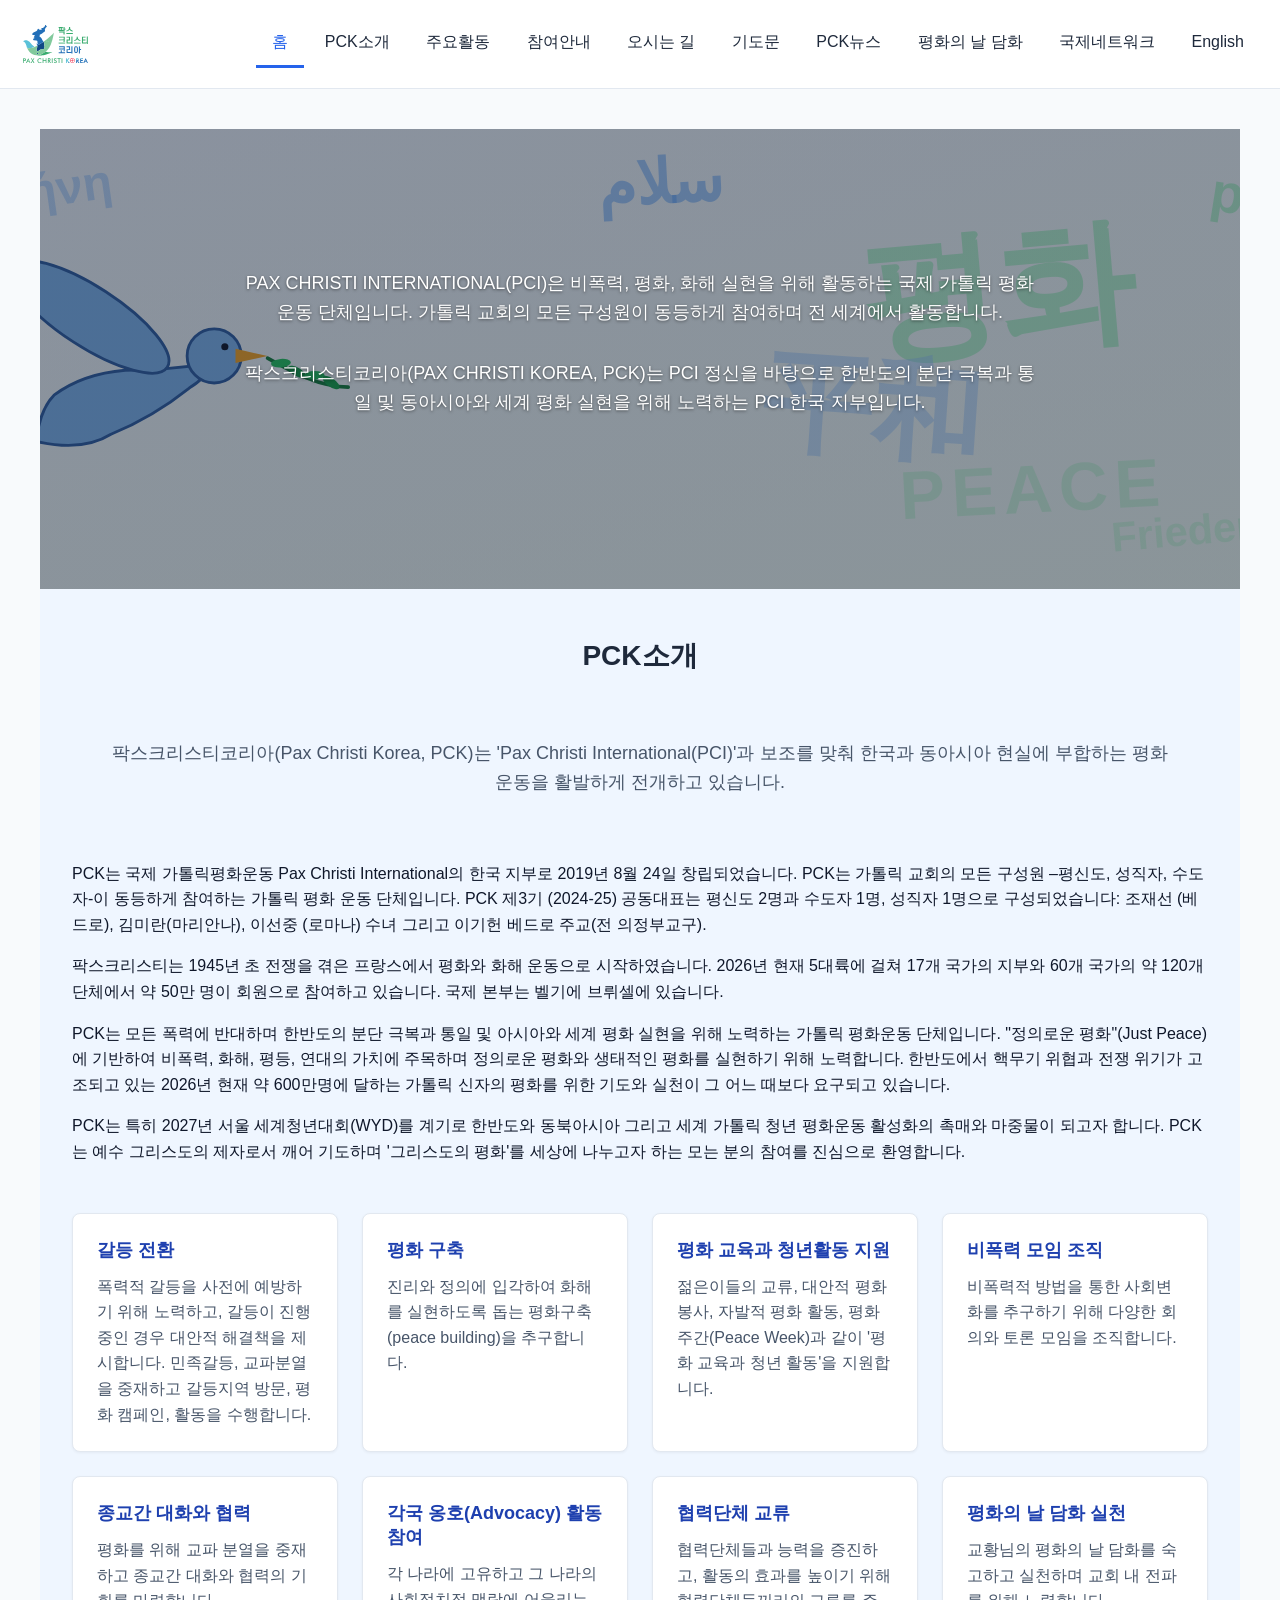
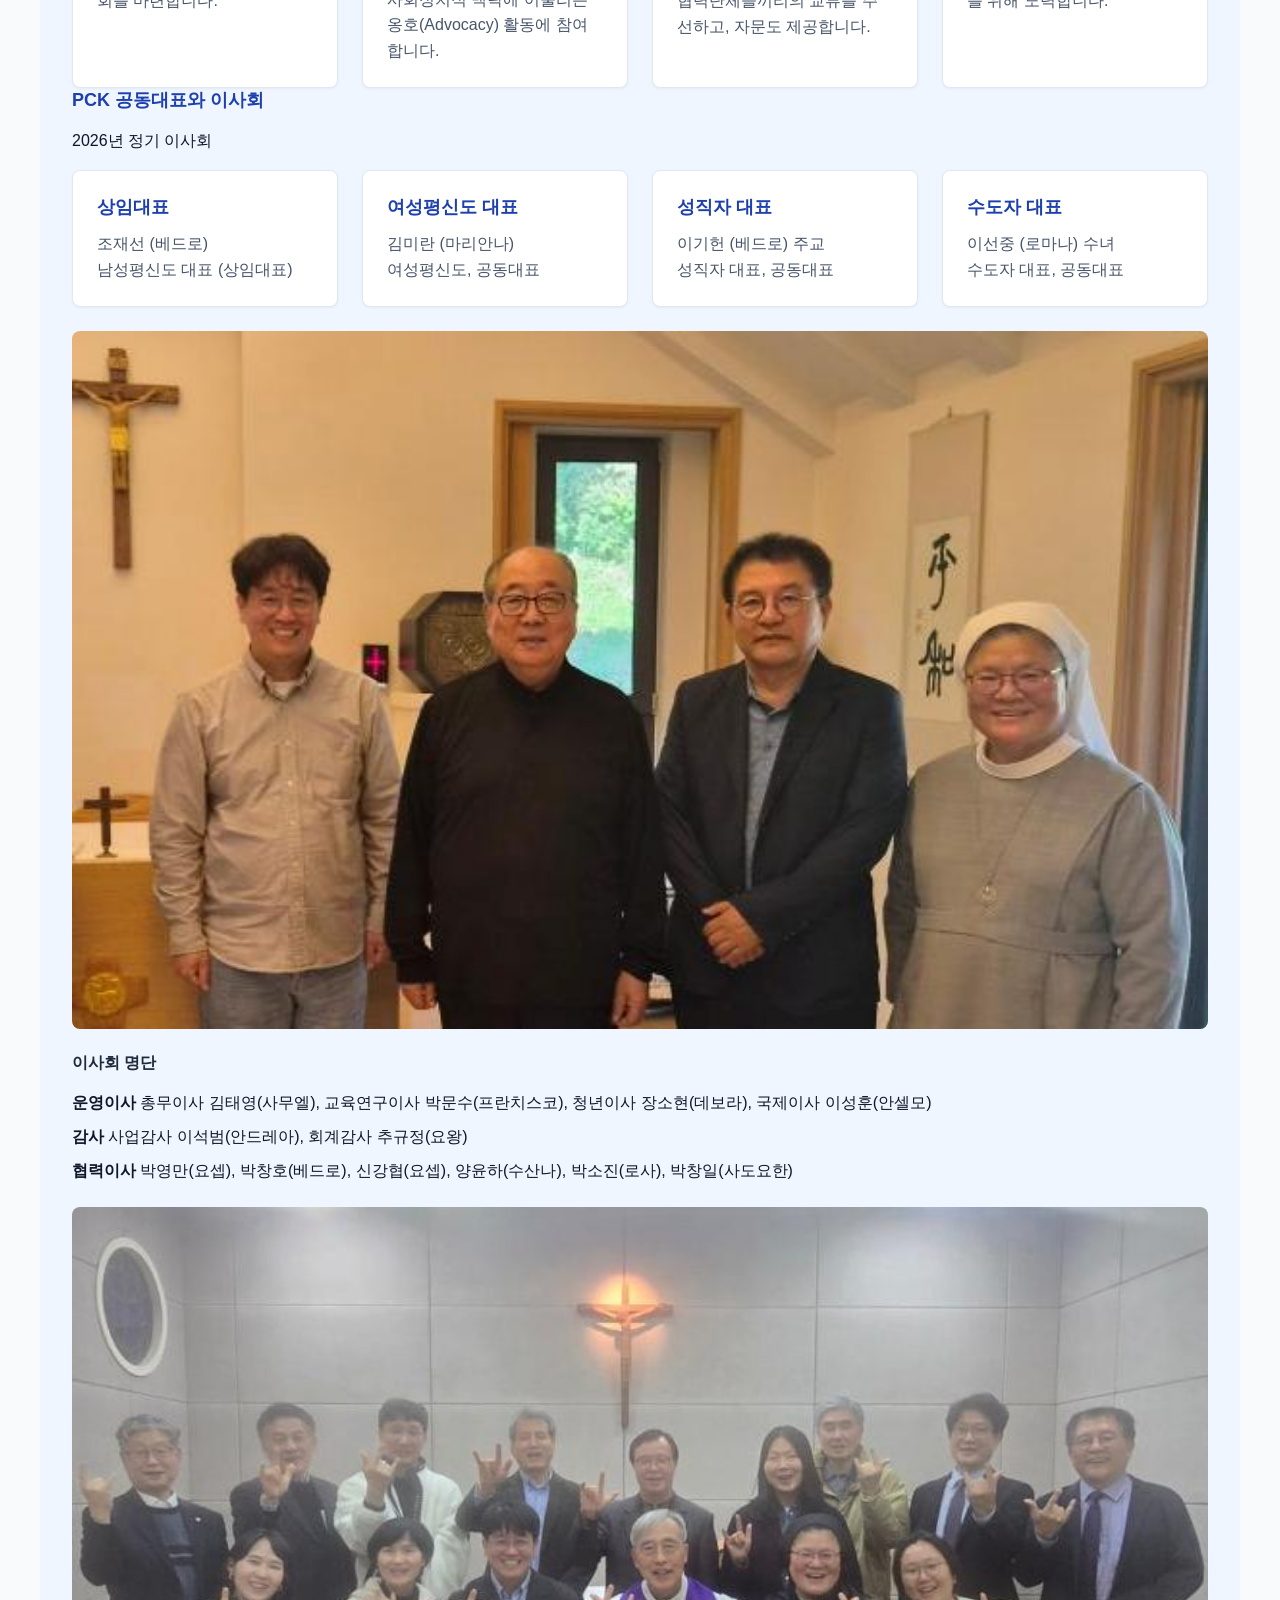
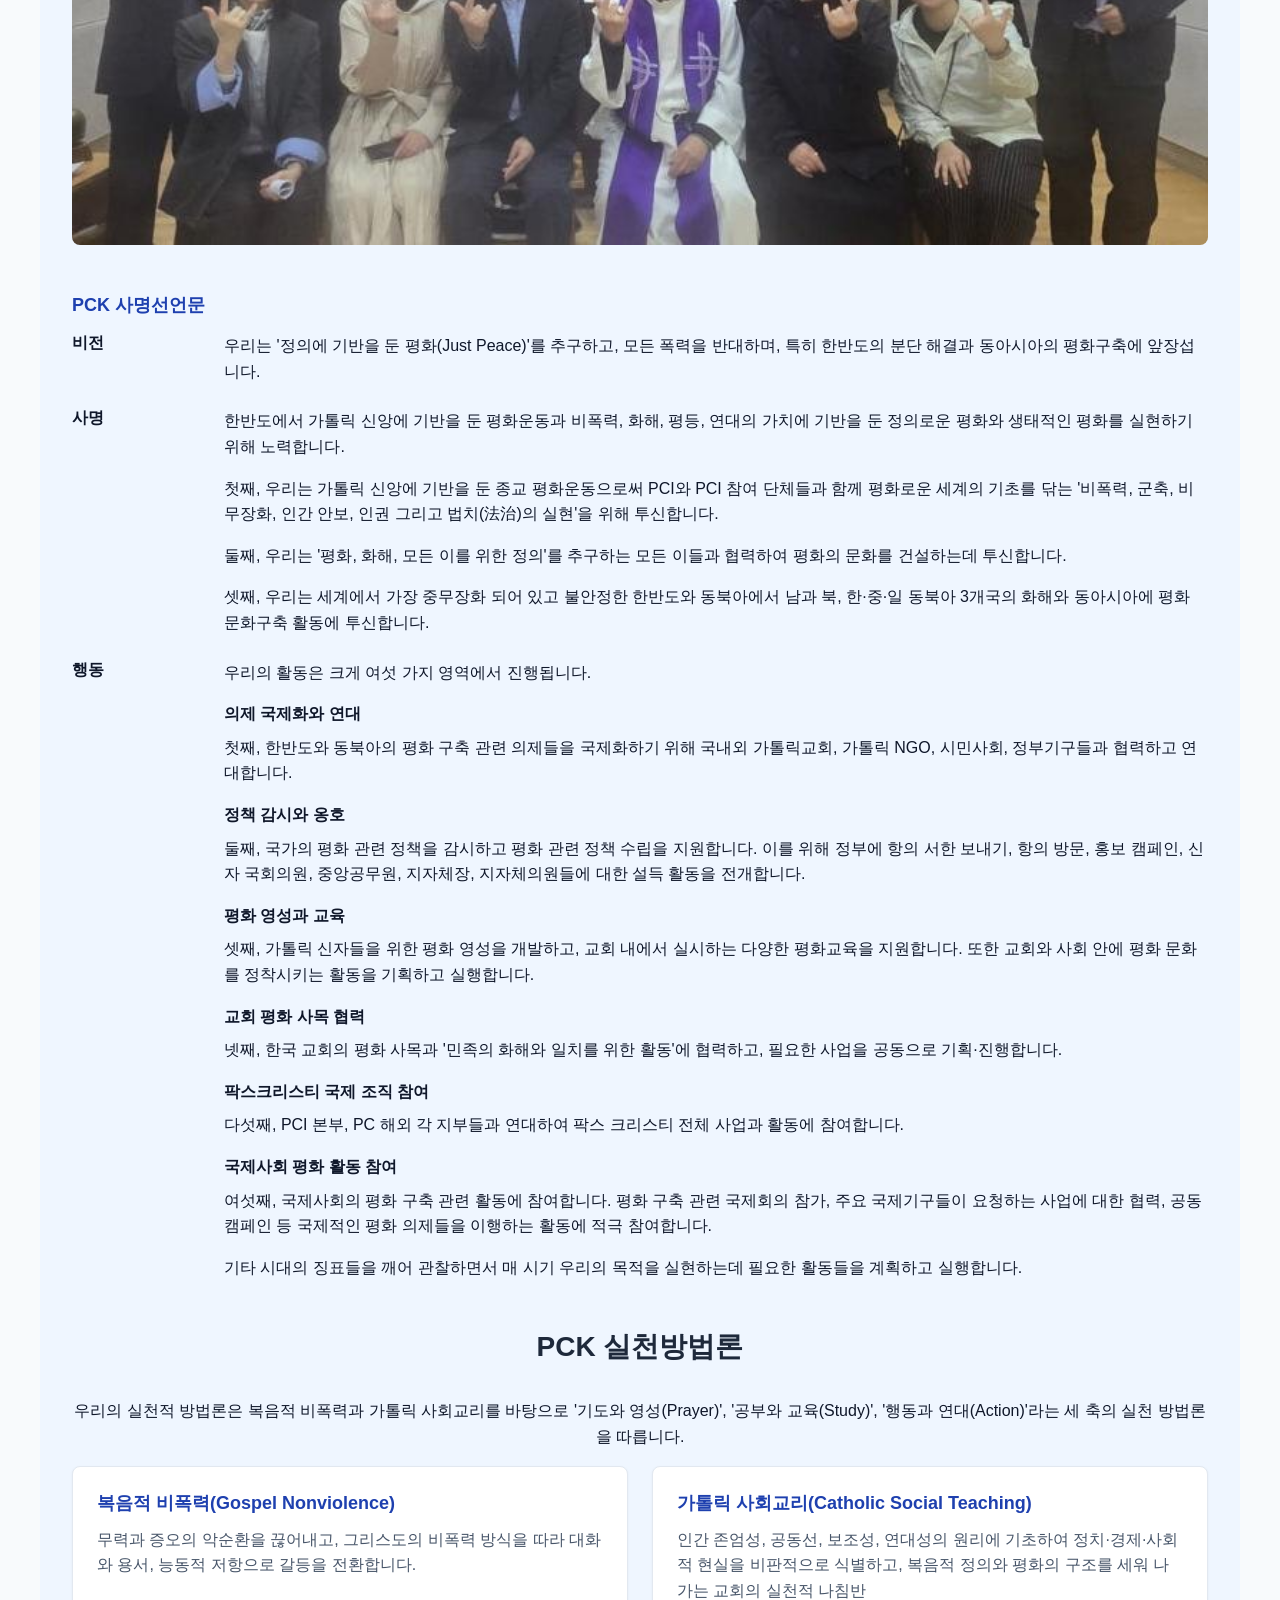
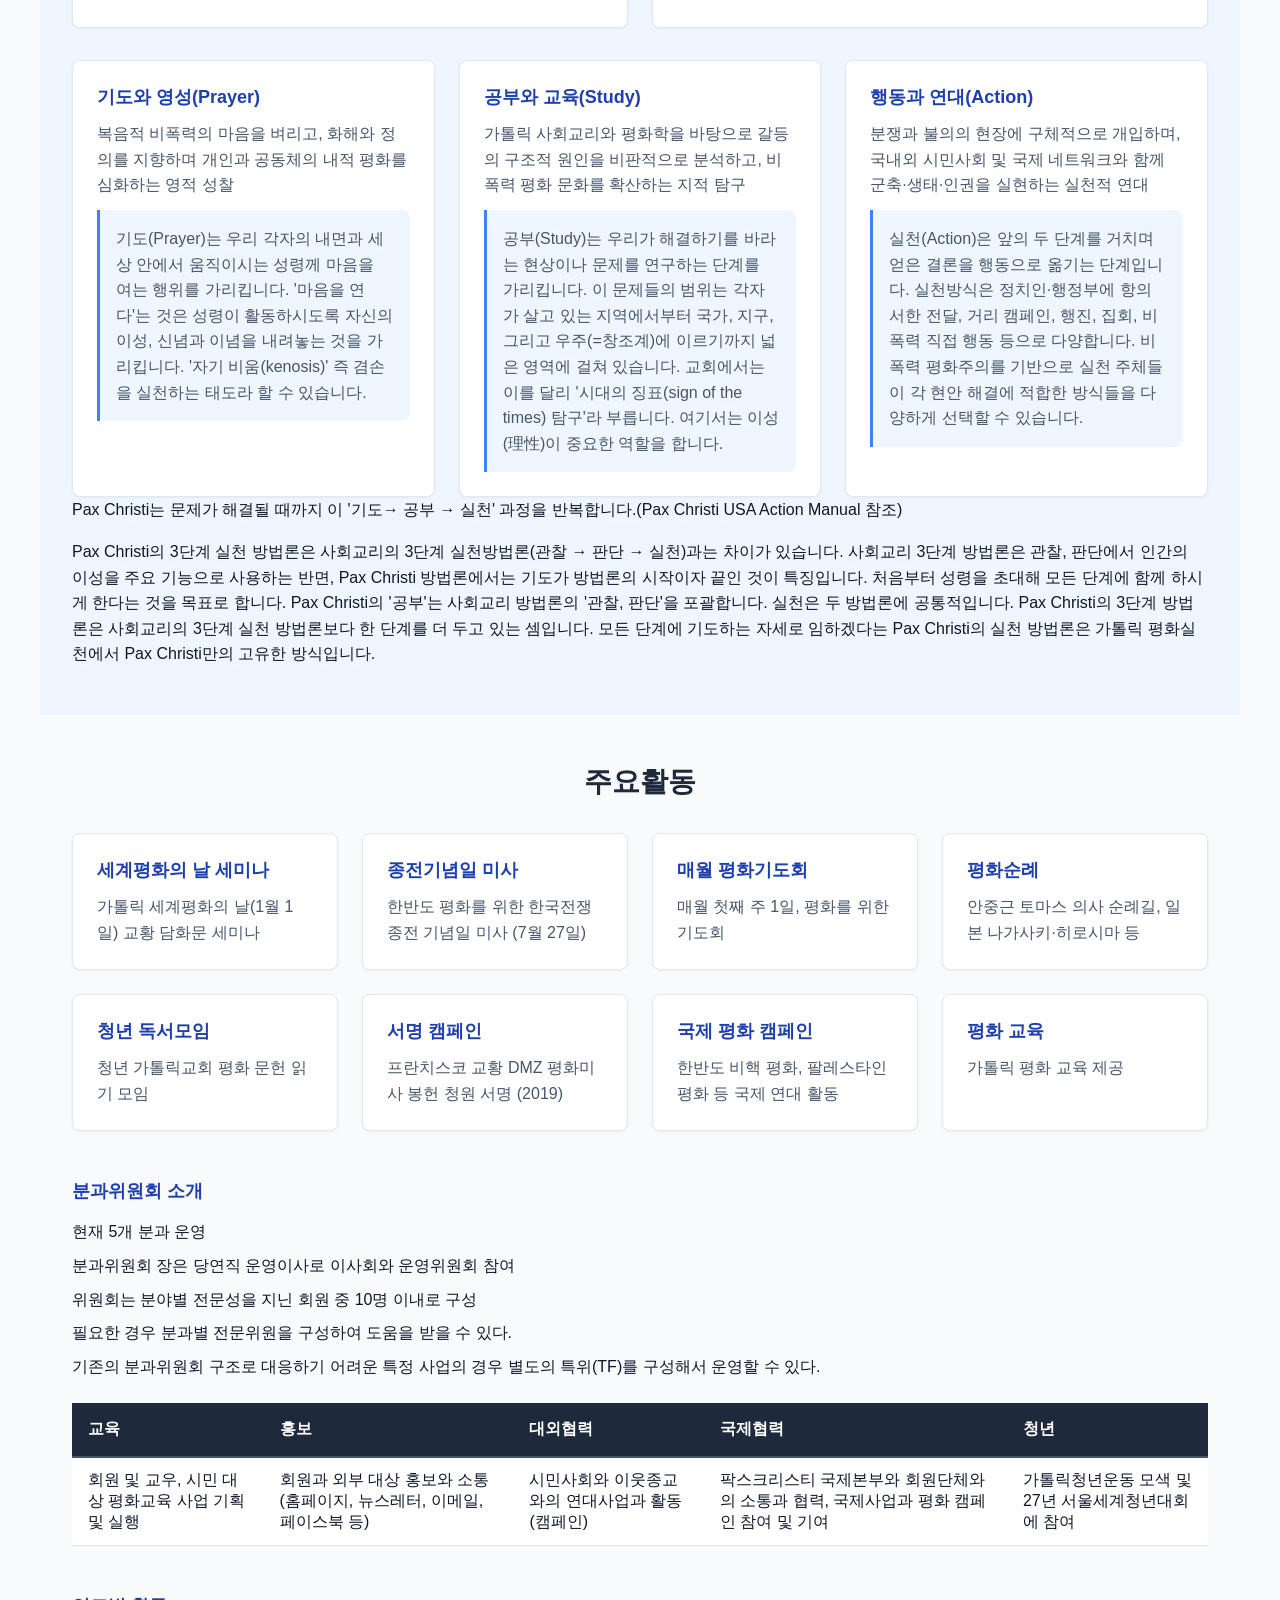
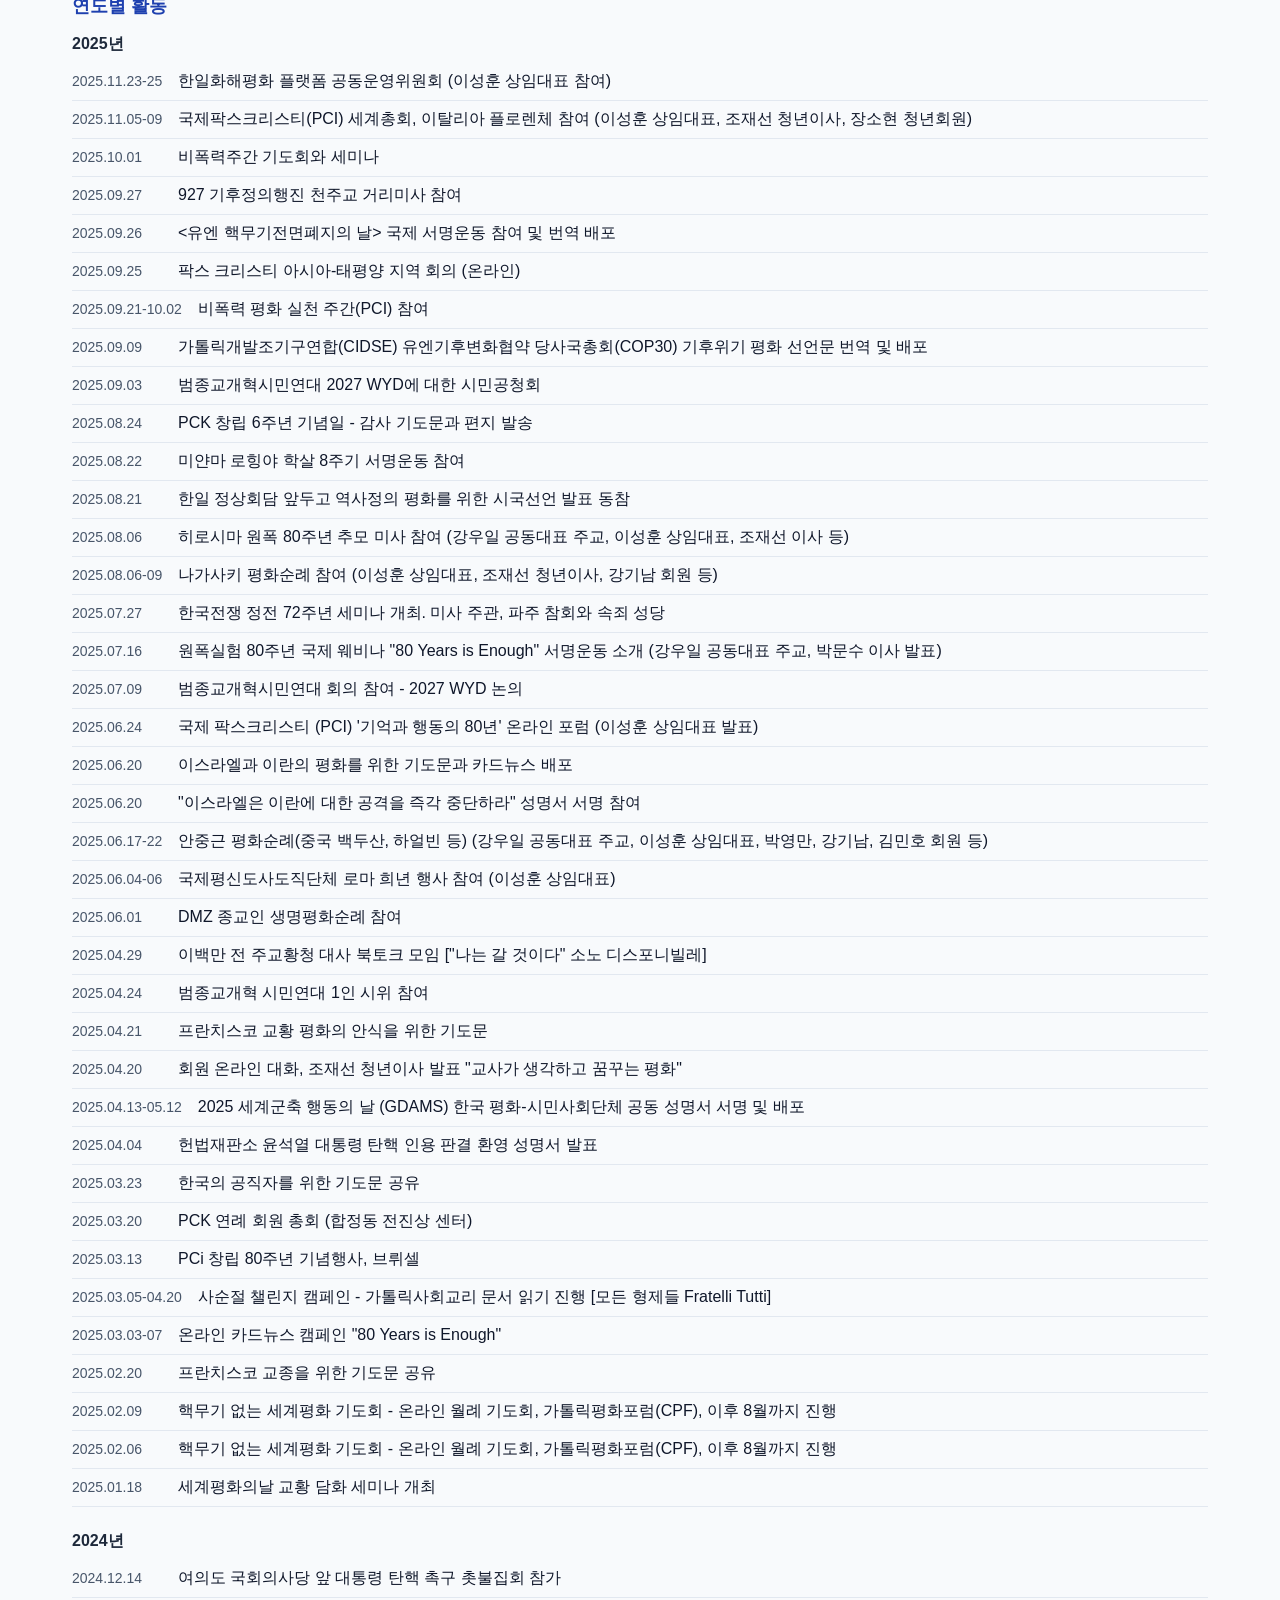
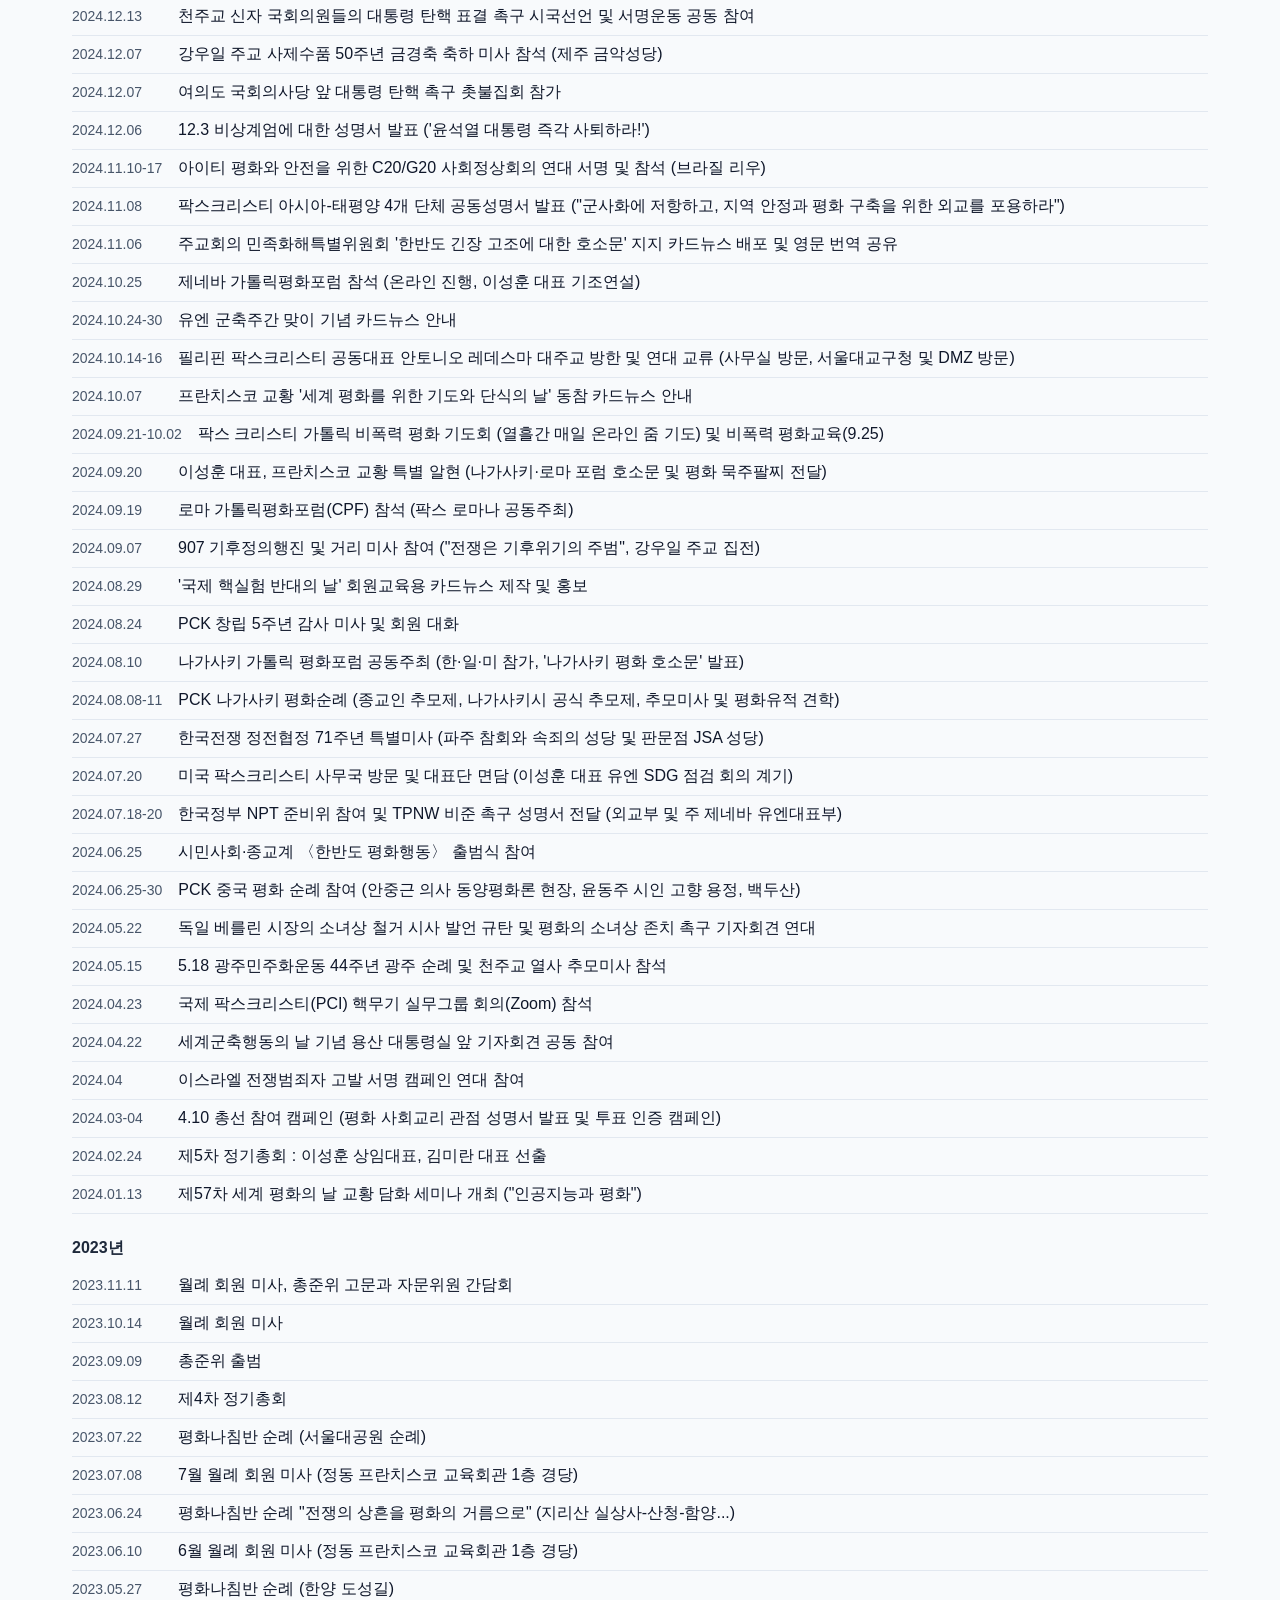
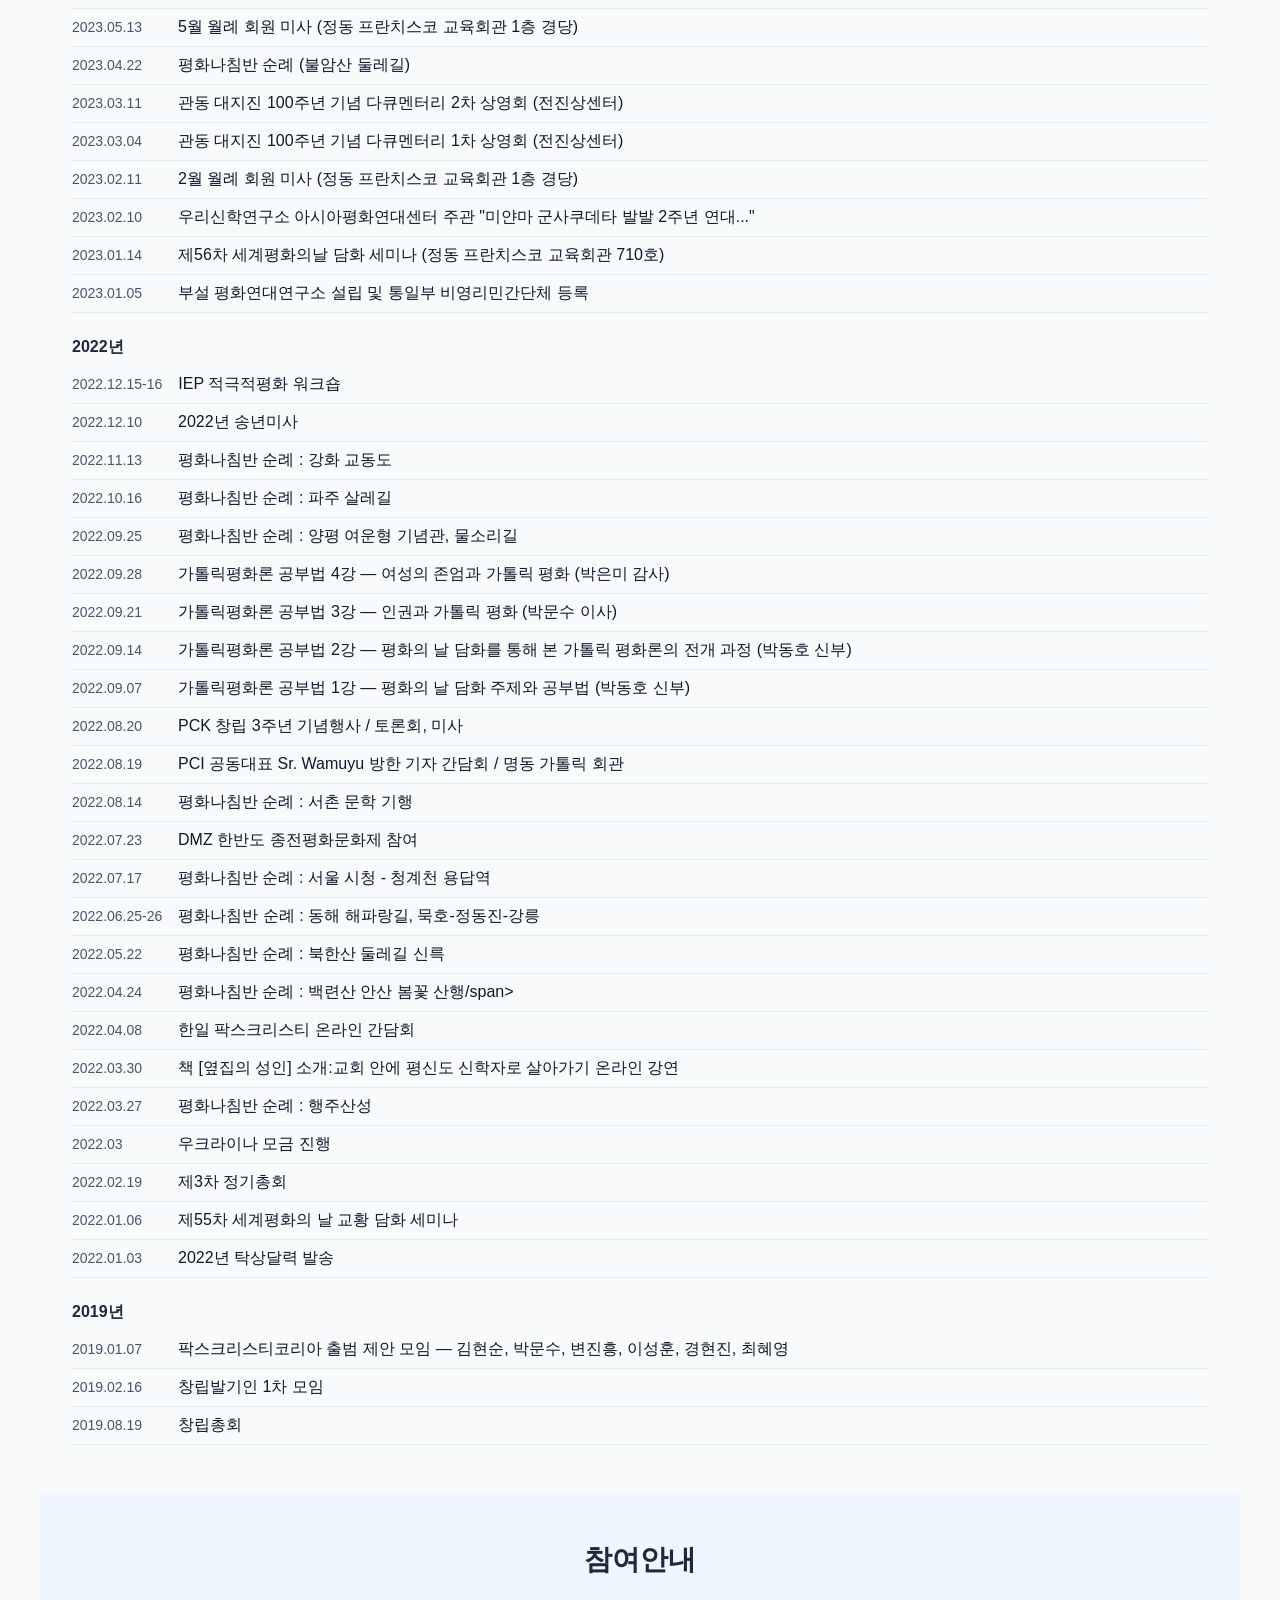
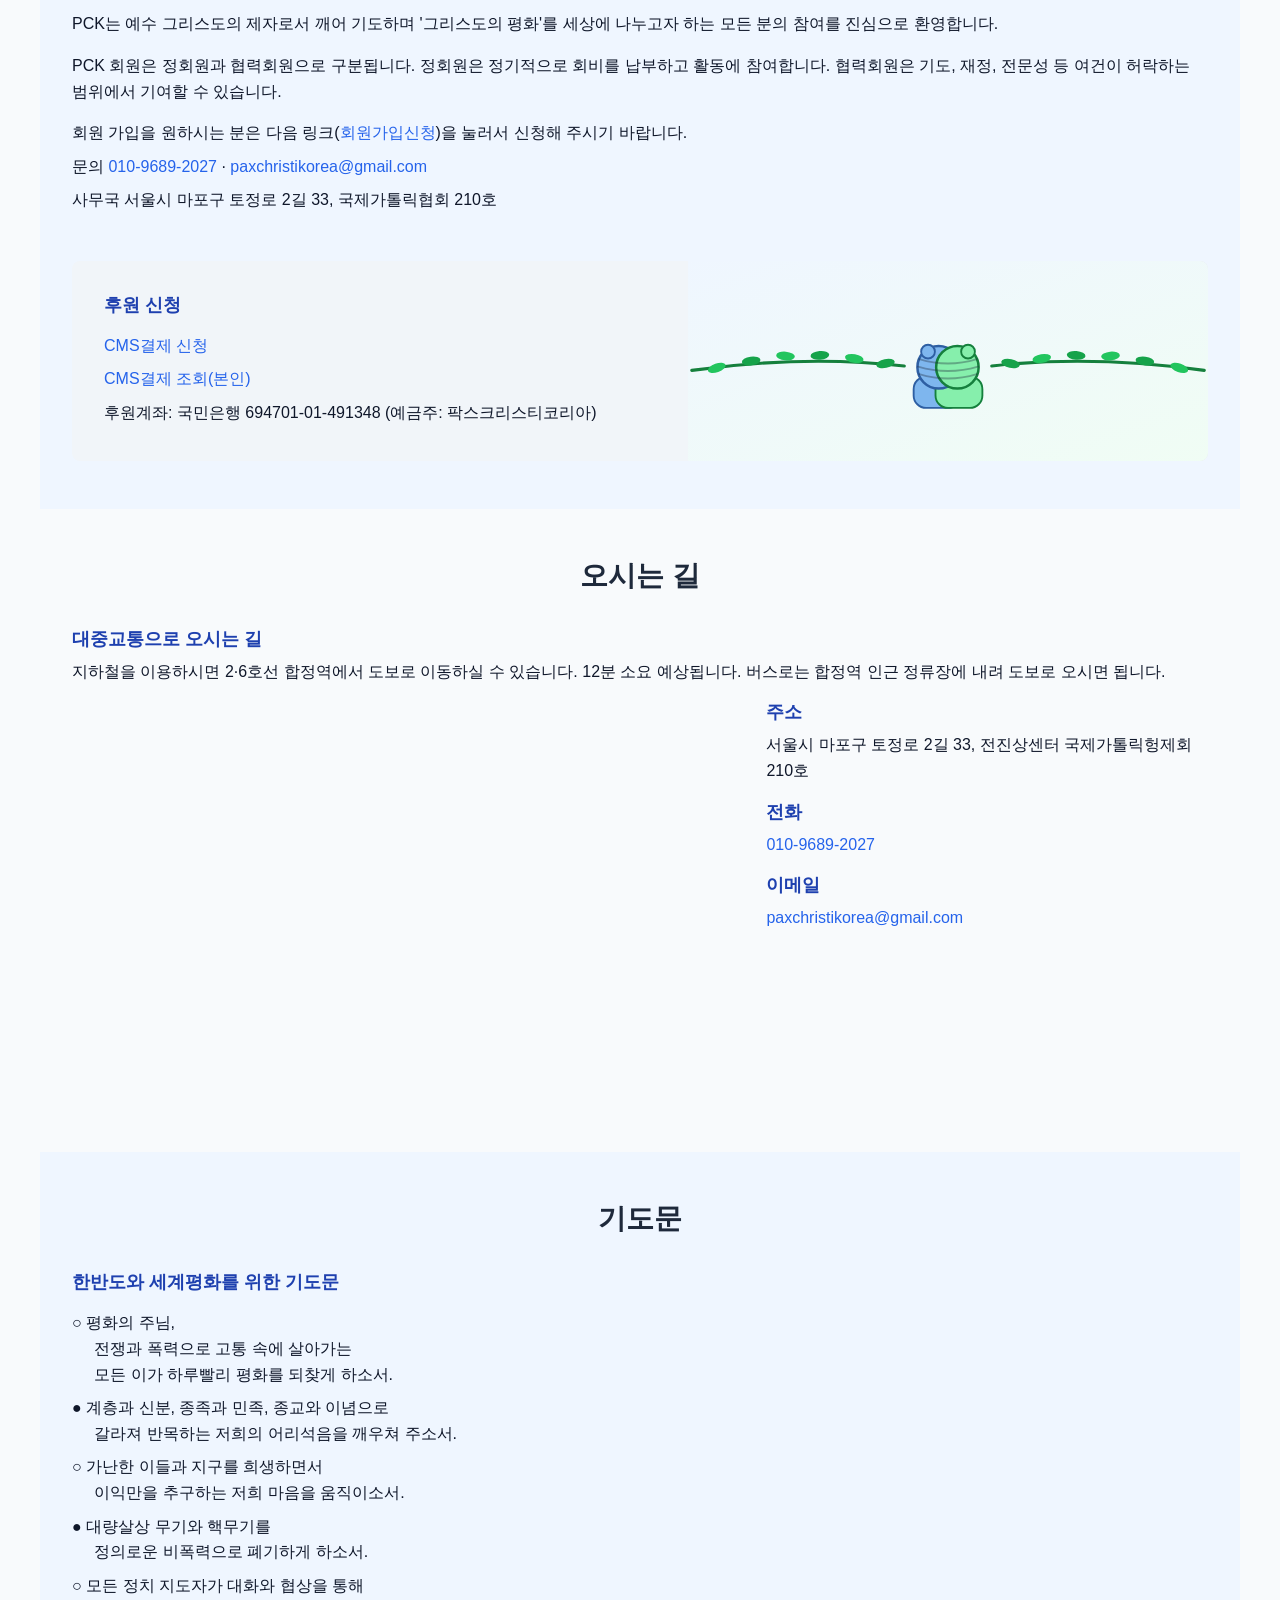
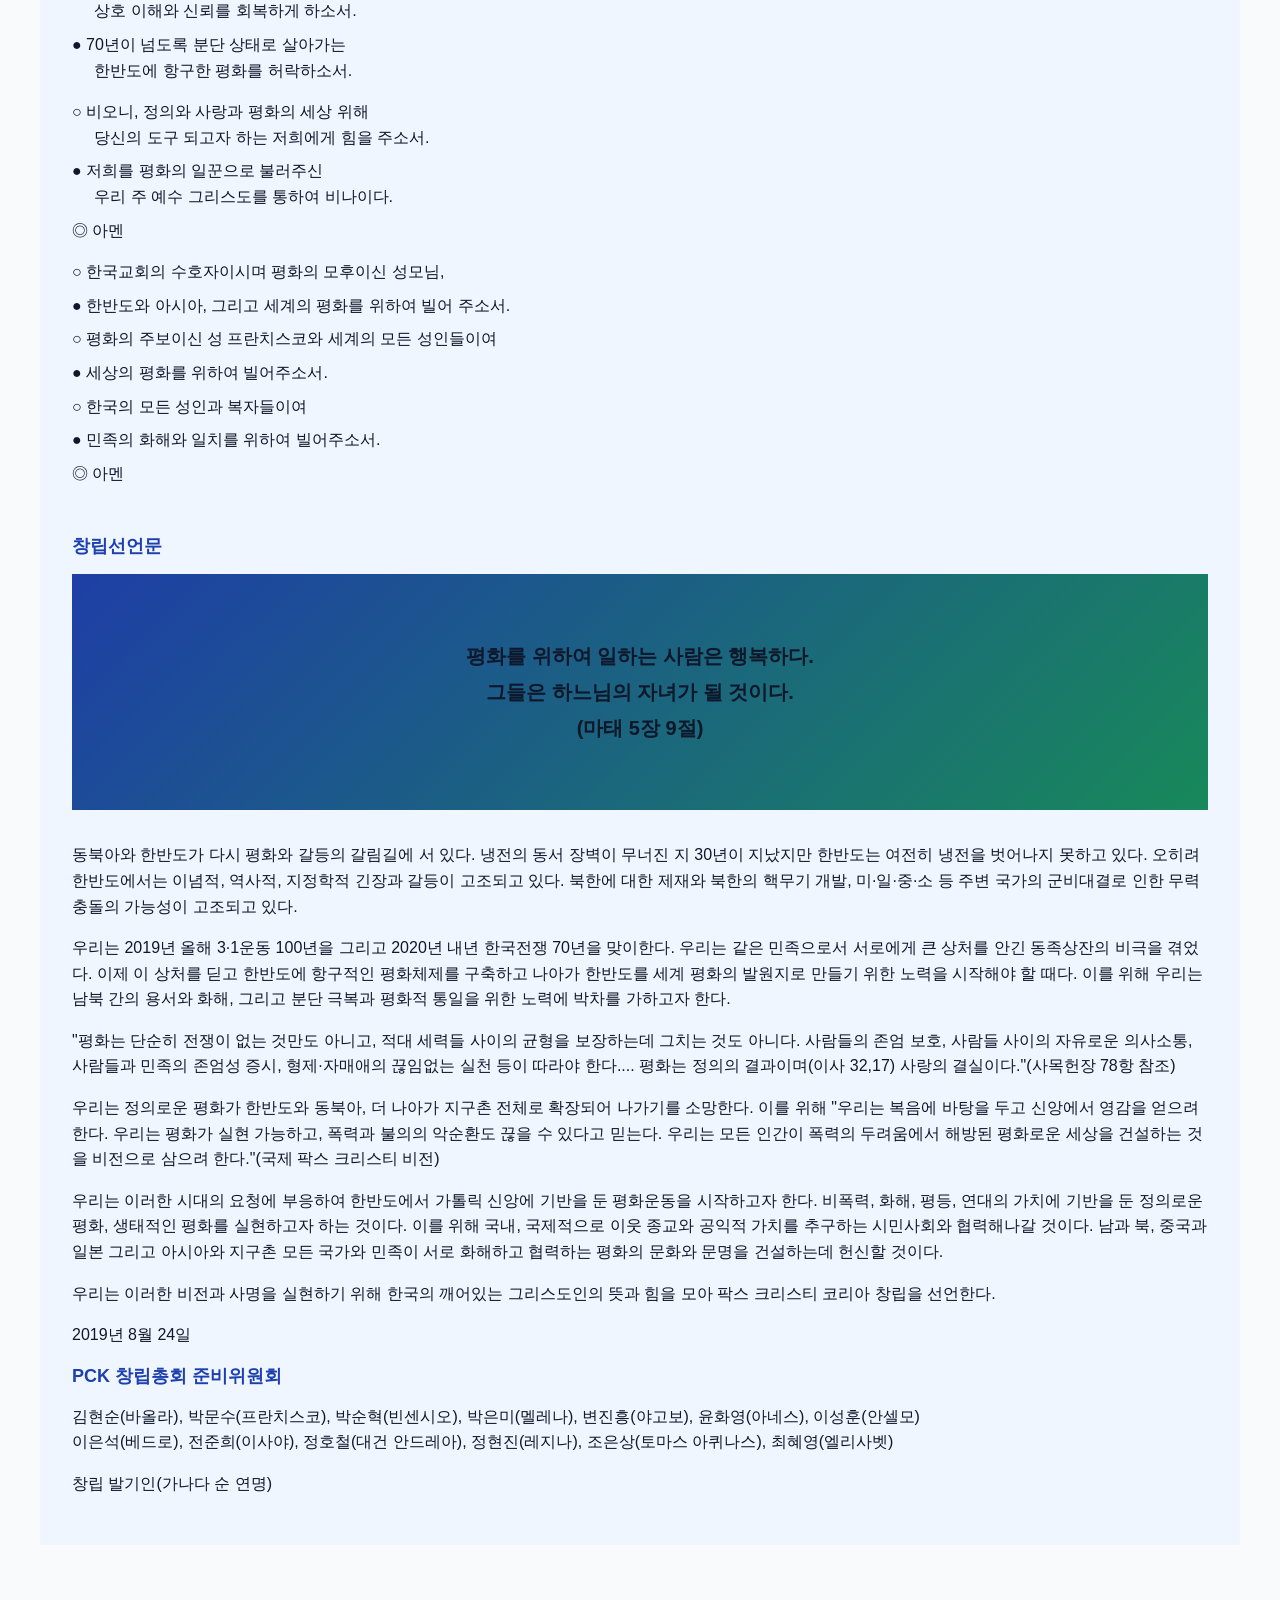
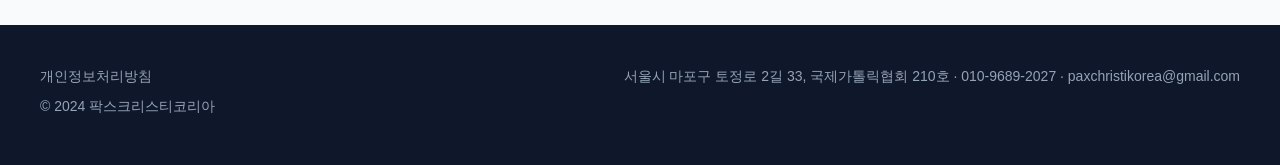
==== commit 3cef130b: "Add 평화의 날 담화 pages and newsletter/board content - Add top-level "평화의 날 담화" nav menu and peace-messag" ====
--- a/index.html
+++ b/index.html
@@ -12,11 +12,12 @@
     <nav>
       <a href="#home">홈</a>
       <a href="#about">PCK소개</a>
-      <a href="#activities">활동내역</a>
+      <a href="#activities">주요활동</a>
       <a href="#donation">참여안내</a>
       <a href="#location">오시는 길</a>
-      <a href="#declaration">창립선언문</a>
+      <a href="#prayers">기도문</a>
       <a href="news/">PCK뉴스</a>
+      <a href="peace-message/index.html">평화의 날 담화</a>
       <a href="network/index.html">국제네트워크</a>
       <a href="en/">English</a>
     </nav>
@@ -91,6 +92,41 @@
           <p class="card-content">교황님의 평화의 날 담화를 숙고하고 실천하며 교회 내 전파를 위해 노력합니다.</p>
         </div>
       </div>
+      <div class="mb-48">
+        <h3 class="mb-16">PCK 공동대표와 이사회</h3>
+        <p class="mb-16">2026년 정기 이사회</p>
+
+        <div class="card-grid mb-24">
+          <div class="card">
+            <h3 class="card-title">상임대표</h3>
+            <p class="card-content">조재선 (베드로)<br>남성평신도 대표 (상임대표)</p>
+          </div>
+          <div class="card">
+            <h3 class="card-title">여성평신도 대표</h3>
+            <p class="card-content">김미란 (마리안나)<br>여성평신도, 공동대표</p>
+          </div>
+          <div class="card">
+            <h3 class="card-title">성직자 대표</h3>
+            <p class="card-content">이기헌 (베드로) 주교<br>성직자 대표, 공동대표</p>
+          </div>
+          <div class="card">
+            <h3 class="card-title">수도자 대표</h3>
+            <p class="card-content">이선중 (로마나) 수녀<br>수도자 대표, 공동대표</p>
+          </div>
+        </div>
+
+        <img src="images/board/board-leaders.jpeg" alt="PCK 공동대표단" class="board-photo mb-24">
+
+        <div class="mb-24">
+          <h4 class="mb-16">이사회 명단</h4>
+          <p class="mb-8"><strong>운영이사</strong> 총무이사 김태영(사무엘), 교육연구이사 박문수(프란치스코), 청년이사 장소현(데보라), 국제이사 이성훈(안셀모)</p>
+          <p class="mb-8"><strong>감사</strong> 사업감사 이석범(안드레아), 회계감사 추규정(요왕)</p>
+          <p><strong>협력이사</strong> 박영만(요셉), 박창호(베드로), 신강협(요셉), 양윤하(수산나), 박소진(로사), 박창일(사도요한)</p>
+        </div>
+
+        <img src="images/board/board-meeting.jpeg" alt="PCK 이사회 모임" class="board-photo">
+      </div>
+
       <div class="mb-48">
         <h3 class="mb-16">PCK 사명선언문</h3>
 
@@ -182,30 +218,41 @@
     </section>
 
     <section id="activities">
-      <h2 class="section-title">활동내역</h2>
+      <h2 class="section-title">주요활동</h2>
 
       <div class="card-grid mb-48">
         <div class="card">
-          <h3 class="card-title">정기적 활동</h3>
-        </div>
-        <div class="card">
-          <h3 class="card-title">자발적 활동</h3>
-        </div>
-        <div class="card">
-          <h3 class="card-title">분과위원회 활동</h3>
-        </div>
-        <div class="card">
-          <h3 class="card-title">특별 활동</h3>
-        </div>
-      </div>
-
-      <div class="mb-48">
-        <h3 class="mb-16">정기적 활동</h3>
-        <ul>
-          <li class="mb-8"><strong>평화의 날 담화문 공부</strong> — 1월 1일 평화의 날을 발표하는 교황님의 담화를 숙고하고 세미나 개최하고 실천방안 모색</li>
-          <li class="mb-8"><strong>평화주간 참여</strong> — 평화주간에 기도와 공부 실천 방안 모색</li>
-          <li><strong>기후정의행진 참여</strong> — 기후위기비상행동에 연대하여 각종 활동 참여</li>
-        </ul>
+          <h3 class="card-title">세계평화의 날 세미나</h3>
+          <p class="card-content">가톨릭 세계평화의 날(1월 1일) 교황 담화문 세미나</p>
+        </div>
+        <div class="card">
+          <h3 class="card-title">종전기념일 미사</h3>
+          <p class="card-content">한반도 평화를 위한 한국전쟁 종전 기념일 미사 (7월 27일)</p>
+        </div>
+        <div class="card">
+          <h3 class="card-title">매월 평화기도회</h3>
+          <p class="card-content">매월 첫째 주 1일, 평화를 위한 기도회</p>
+        </div>
+        <div class="card">
+          <h3 class="card-title">평화순례</h3>
+          <p class="card-content">안중근 토마스 의사 순례길, 일본 나가사키·히로시마 등</p>
+        </div>
+        <div class="card">
+          <h3 class="card-title">청년 독서모임</h3>
+          <p class="card-content">청년 가톨릭교회 평화 문헌 읽기 모임</p>
+        </div>
+        <div class="card">
+          <h3 class="card-title">서명 캠페인</h3>
+          <p class="card-content">프란치스코 교황 DMZ 평화미사 봉헌 청원 서명 (2019)</p>
+        </div>
+        <div class="card">
+          <h3 class="card-title">국제 평화 캠페인</h3>
+          <p class="card-content">한반도 비핵 평화, 팔레스타인 평화 등 국제 연대 활동</p>
+        </div>
+        <div class="card">
+          <h3 class="card-title">평화 교육</h3>
+          <p class="card-content">가톨릭 평화 교육 제공</p>
+        </div>
       </div>
 
       <div class="mb-48">
@@ -549,7 +596,7 @@
           </div>
           <div class="timeline-item">
             <span class="date">2023.07.22</span>
-            <span>평화나침반 7월 순례 (서울대공원 순례)</span>
+            <span>평화나침반 순례 (서울대공원 순례)</span>
           </div>
           <div class="timeline-item">
             <span class="date">2023.07.08</span>
@@ -557,7 +604,7 @@
           </div>
           <div class="timeline-item">
             <span class="date">2023.06.24</span>
-            <span>평화나침반 6월 순례 "전쟁의 상흔을 평화의 거름으로" (지리산 실상사-산청-함양...)</span>
+            <span>평화나침반 순례 "전쟁의 상흔을 평화의 거름으로" (지리산 실상사-산청-함양...)</span>
           </div>
           <div class="timeline-item">
             <span class="date">2023.06.10</span>
@@ -565,7 +612,7 @@
           </div>
           <div class="timeline-item">
             <span class="date">2023.05.27</span>
-            <span>평화나침반 5월 순례 (한양 도성길)</span>
+            <span>평화나침반 순례 (한양 도성길)</span>
           </div>
           <div class="timeline-item">
             <span class="date">2023.05.13</span>
@@ -573,7 +620,7 @@
           </div>
           <div class="timeline-item">
             <span class="date">2023.04.22</span>
-            <span>평화나침반 4월 순례 (불암산 둘레길)</span>
+            <span>평화나침반 순례 (불암산 둘레길)</span>
           </div>
           <div class="timeline-item">
             <span class="date">2023.03.11</span>
@@ -612,60 +659,76 @@
           </div>
           <div class="timeline-item">
             <span class="date">2022.11.13</span>
-            <span>평화나침반 11월 순례</span>
+            <span>평화나침반 순례 : 강화 교동도</span>
           </div>
           <div class="timeline-item">
             <span class="date">2022.10.16</span>
-            <span>평화나침반 10월 순례</span>
+            <span>평화나침반 순례 : 파주 살레길</span>
           </div>
           <div class="timeline-item">
             <span class="date">2022.09.25</span>
-            <span>평화나침반 9월 순례</span>
-          </div>
-          <div class="timeline-item">
-            <span class="date">2022.09.07-29</span>
-            <span>세계평화의 날 기념 평화학교 (7일, 14일, 21일, 28일 4강 진행)</span>
+            <span>평화나침반 순례 : 양평 여운형 기념관, 물소리길</span>
+          </div>
+          <div class="timeline-item">
+            <span class="date">2022.09.28</span>
+            <span>가톨릭평화론 공부법 4강 — 여성의 존엄과 가톨릭 평화 (박은미 감사)</span>
+          </div>
+          <div class="timeline-item">
+            <span class="date">2022.09.21</span>
+            <span>가톨릭평화론 공부법 3강 — 인권과 가톨릭 평화 (박문수 이사)</span>
+          </div>
+          <div class="timeline-item">
+            <span class="date">2022.09.14</span>
+            <span>가톨릭평화론 공부법 2강 — 평화의 날 담화를 통해 본 가톨릭 평화론의 전개 과정 (박동호 신부)</span>
+          </div>
+          <div class="timeline-item">
+            <span class="date">2022.09.07</span>
+            <span>가톨릭평화론 공부법 1강 — 평화의 날 담화 주제와 공부법 (박동호 신부)</span>
           </div>
           <div class="timeline-item">
             <span class="date">2022.08.20</span>
-            <span>PCK 창립 3주년 기념행사</span>
+            <span>PCK 창립 3주년 기념행사 / 토론회, 미사</span>
           </div>
           <div class="timeline-item">
             <span class="date">2022.08.19</span>
-            <span>Pax Christi International 사무총장 방한 기자 간담회 / 명동 가톨릭 회관</span>
+            <span>PCI 공동대표 Sr. Wamuyu 방한 기자 간담회 / 명동 가톨릭 회관</span>
           </div>
           <div class="timeline-item">
             <span class="date">2022.08.14</span>
-            <span>평화나침반 8월 순례</span>
+            <span>평화나침반 순례 : 서촌 문학 기행</span>
           </div>
           <div class="timeline-item">
             <span class="date">2022.07.23</span>
-            <span>종전평화문화제</span>
+            <span>DMZ 한반도 종전평화문화제 참여</span>
           </div>
           <div class="timeline-item">
             <span class="date">2022.07.17</span>
-            <span>평화나침반 7월 순례</span>
+            <span>평화나침반 순례 : 서울 시청 - 청계천 용답역</span>
           </div>
           <div class="timeline-item">
             <span class="date">2022.06.25-26</span>
-            <span>평화나침반 6월 순례</span>
+            <span>평화나침반 순례 : 동해 해파랑길, 묵호-정동진-강릉</span>
           </div>
           <div class="timeline-item">
             <span class="date">2022.05.22</span>
-            <span>평화나침반 5월 순례</span>
+            <span>평화나침반 순례 : 북한산 둘레길 신륵</span>
           </div>
           <div class="timeline-item">
             <span class="date">2022.04.24</span>
-            <span>평화나침반 4월 순례 / 국방부 정문 앞</span>
+            <span>평화나침반 순례 : 백련산 안산 봄꽃 산행/span>
           </div>
           <div class="timeline-item">
             <span class="date">2022.04.08</span>
             <span>한일 팍스크리스티 온라인 간담회</span>
           </div>
           <div class="timeline-item">
+            <span class="date">2022.03.30</span>
+            <span>책 [옆집의 성인] 소개:교회 안에 평신도 신학자로 살아가기 온라인 강연</span>
+          </div>
+          <div class="timeline-item">
             <span class="date">2022.03.27</span>
-            <span>평화나침반 3월 순례</span>
-          </div>
+            <span>평화나침반 순례 : 행주산성</span>
+          </div> 
           <div class="timeline-item">
             <span class="date">2022.03</span>
             <span>우크라이나 모금 진행</span>
@@ -748,28 +811,63 @@
 
     </section>
 
-    <section id="declaration">
-      <h2 class="section-title">창립선언문</h2>
-
-      <div class="quote-banner mb-32">
-        <p>평화를 위하여 일하는 사람은 행복하다.<br>
-        그들은 하느님의 자녀가 될 것이다.<br>
-        (마태 5장 9절)</p>
+    <section id="prayers">
+      <h2 class="section-title">기도문</h2>
+
+      <div class="mb-48">
+        <h3 class="mb-16">한반도와 세계평화를 위한 기도문</h3>
+        <p class="mb-8 prayer-line">○ 평화의 주님,<br>
+        전쟁과 폭력으로 고통 속에 살아가는<br>
+        모든 이가 하루빨리 평화를 되찾게 하소서.</p>
+        <p class="mb-8 prayer-line">● 계층과 신분, 종족과 민족, 종교와 이념으로<br>
+        갈라져 반목하는 저희의 어리석음을 깨우쳐 주소서.</p>
+        <p class="mb-8 prayer-line">○ 가난한 이들과 지구를 희생하면서<br>
+        이익만을 추구하는 저희 마음을 움직이소서.</p>
+        <p class="mb-8 prayer-line">● 대량살상 무기와 핵무기를<br>
+        정의로운 비폭력으로 폐기하게 하소서.</p>
+        <p class="mb-8 prayer-line">○ 모든 정치 지도자가 대화와 협상을 통해<br>
+        상호 이해와 신뢰를 회복하게 하소서.</p>
+        <p class="mb-16 prayer-line">● 70년이 넘도록 분단 상태로 살아가는<br>
+        한반도에 항구한 평화를 허락하소서.</p>
+
+        <p class="mb-8 prayer-line">○ 비오니, 정의와 사랑과 평화의 세상 위해<br>
+        당신의 도구 되고자 하는 저희에게 힘을 주소서.</p>
+        <p class="mb-8 prayer-line">● 저희를 평화의 일꾼으로 불러주신<br>
+        우리 주 예수 그리스도를 통하여 비나이다.</p>
+        <p class="mb-16 prayer-line">◎ 아멘</p>
+
+        <p class="mb-8 prayer-line">○ 한국교회의 수호자이시며 평화의 모후이신 성모님,</p>
+        <p class="mb-8 prayer-line">● 한반도와 아시아, 그리고 세계의 평화를 위하여 빌어 주소서.</p>
+        <p class="mb-8 prayer-line">○ 평화의 주보이신 성 프란치스코와 세계의 모든 성인들이여</p>
+        <p class="mb-8 prayer-line">● 세상의 평화를 위하여 빌어주소서.</p>
+        <p class="mb-8 prayer-line">○ 한국의 모든 성인과 복자들이여</p>
+        <p class="mb-8 prayer-line">● 민족의 화해와 일치를 위하여 빌어주소서.</p>
+        <p class="prayer-line">◎ 아멘</p>
       </div>
 
       <div>
-        <p class="mb-16">동북아와 한반도가 다시 평화와 갈등의 갈림길에 서 있다. 냉전의 동서 장벽이 무너진 지 30년이 지났지만 한반도는 여전히 냉전을 벗어나지 못하고 있다. 오히려 한반도에서는 이념적, 역사적, 지정학적 긴장과 갈등이 고조되고 있다. 북한에 대한 제재와 북한의 핵무기 개발, 미·일·중·소 등 주변 국가의 군비대결로 인한 무력 충돌의 가능성이 고조되고 있다.</p>
-        <p class="mb-16">우리는 2019년 올해 3·1운동 100년을 그리고 2020년 내년 한국전쟁 70년을 맞이한다. 우리는 같은 민족으로서 서로에게 큰 상처를 안긴 동족상잔의 비극을 겪었다. 이제 이 상처를 딛고 한반도에 항구적인 평화체제를 구축하고 나아가 한반도를 세계 평화의 발원지로 만들기 위한 노력을 시작해야 할 때다. 이를 위해 우리는 남북 간의 용서와 화해, 그리고 분단 극복과 평화적 통일을 위한 노력에 박차를 가하고자 한다.</p>
-        <p class="mb-16">"평화는 단순히 전쟁이 없는 것만도 아니고, 적대 세력들 사이의 균형을 보장하는데 그치는 것도 아니다. 사람들의 존엄 보호, 사람들 사이의 자유로운 의사소통, 사람들과 민족의 존엄성 증시, 형제·자매애의 끊임없는 실천 등이 따라야 한다.... 평화는 정의의 결과이며(이사 32,17) 사랑의 결실이다."(사목헌장 78항 참조)</p>
-        <p class="mb-16">우리는 정의로운 평화가 한반도와 동북아, 더 나아가 지구촌 전체로 확장되어 나가기를 소망한다. 이를 위해 "우리는 복음에 바탕을 두고 신앙에서 영감을 얻으려 한다. 우리는 평화가 실현 가능하고, 폭력과 불의의 악순환도 끊을 수 있다고 믿는다. 우리는 모든 인간이 폭력의 두려움에서 해방된 평화로운 세상을 건설하는 것을 비전으로 삼으려 한다."(국제 팍스 크리스티 비전)</p>
-        <p class="mb-16">우리는 이러한 시대의 요청에 부응하여 한반도에서 가톨릭 신앙에 기반을 둔 평화운동을 시작하고자 한다. 비폭력, 화해, 평등, 연대의 가치에 기반을 둔 정의로운 평화, 생태적인 평화를 실현하고자 하는 것이다. 이를 위해 국내, 국제적으로 이웃 종교와 공익적 가치를 추구하는 시민사회와 협력해나갈 것이다. 남과 북, 중국과 일본 그리고 아시아와 지구촌 모든 국가와 민족이 서로 화해하고 협력하는 평화의 문화와 문명을 건설하는데 헌신할 것이다.</p>
-        <p class="mb-16">우리는 이러한 비전과 사명을 실현하기 위해 한국의 깨어있는 그리스도인의 뜻과 힘을 모아 팍스 크리스티 코리아 창립을 선언한다.</p>
-        <p class="mb-16">2019년 8월 24일</p>
-
-        <h3 class="mb-16">PCK 창립총회 준비위원회</h3>
-        <p>김현순(바올라), 박문수(프란치스코), 박순혁(빈센시오), 박은미(멜레나), 변진흥(야고보), 윤화영(아네스), 이성훈(안셀모)</p>
-        <p class="mb-16">이은석(베드로), 전준희(이사야), 정호철(대건 안드레아), 정현진(레지나), 조은상(토마스 아퀴나스), 최혜영(엘리사벳)</p>
-        <p>창립 발기인(가나다 순 연명)</p>
+        <h3 class="mb-16">창립선언문</h3>
+
+        <div class="quote-banner mb-32">
+          <p>평화를 위하여 일하는 사람은 행복하다.<br>
+          그들은 하느님의 자녀가 될 것이다.<br>
+          (마태 5장 9절)</p>
+        </div>
+
+        <div>
+          <p class="mb-16">동북아와 한반도가 다시 평화와 갈등의 갈림길에 서 있다. 냉전의 동서 장벽이 무너진 지 30년이 지났지만 한반도는 여전히 냉전을 벗어나지 못하고 있다. 오히려 한반도에서는 이념적, 역사적, 지정학적 긴장과 갈등이 고조되고 있다. 북한에 대한 제재와 북한의 핵무기 개발, 미·일·중·소 등 주변 국가의 군비대결로 인한 무력 충돌의 가능성이 고조되고 있다.</p>
+          <p class="mb-16">우리는 2019년 올해 3·1운동 100년을 그리고 2020년 내년 한국전쟁 70년을 맞이한다. 우리는 같은 민족으로서 서로에게 큰 상처를 안긴 동족상잔의 비극을 겪었다. 이제 이 상처를 딛고 한반도에 항구적인 평화체제를 구축하고 나아가 한반도를 세계 평화의 발원지로 만들기 위한 노력을 시작해야 할 때다. 이를 위해 우리는 남북 간의 용서와 화해, 그리고 분단 극복과 평화적 통일을 위한 노력에 박차를 가하고자 한다.</p>
+          <p class="mb-16">"평화는 단순히 전쟁이 없는 것만도 아니고, 적대 세력들 사이의 균형을 보장하는데 그치는 것도 아니다. 사람들의 존엄 보호, 사람들 사이의 자유로운 의사소통, 사람들과 민족의 존엄성 증시, 형제·자매애의 끊임없는 실천 등이 따라야 한다.... 평화는 정의의 결과이며(이사 32,17) 사랑의 결실이다."(사목헌장 78항 참조)</p>
+          <p class="mb-16">우리는 정의로운 평화가 한반도와 동북아, 더 나아가 지구촌 전체로 확장되어 나가기를 소망한다. 이를 위해 "우리는 복음에 바탕을 두고 신앙에서 영감을 얻으려 한다. 우리는 평화가 실현 가능하고, 폭력과 불의의 악순환도 끊을 수 있다고 믿는다. 우리는 모든 인간이 폭력의 두려움에서 해방된 평화로운 세상을 건설하는 것을 비전으로 삼으려 한다."(국제 팍스 크리스티 비전)</p>
+          <p class="mb-16">우리는 이러한 시대의 요청에 부응하여 한반도에서 가톨릭 신앙에 기반을 둔 평화운동을 시작하고자 한다. 비폭력, 화해, 평등, 연대의 가치에 기반을 둔 정의로운 평화, 생태적인 평화를 실현하고자 하는 것이다. 이를 위해 국내, 국제적으로 이웃 종교와 공익적 가치를 추구하는 시민사회와 협력해나갈 것이다. 남과 북, 중국과 일본 그리고 아시아와 지구촌 모든 국가와 민족이 서로 화해하고 협력하는 평화의 문화와 문명을 건설하는데 헌신할 것이다.</p>
+          <p class="mb-16">우리는 이러한 비전과 사명을 실현하기 위해 한국의 깨어있는 그리스도인의 뜻과 힘을 모아 팍스 크리스티 코리아 창립을 선언한다.</p>
+          <p class="mb-16">2019년 8월 24일</p>
+
+          <h3 class="mb-16">PCK 창립총회 준비위원회</h3>
+          <p>김현순(바올라), 박문수(프란치스코), 박순혁(빈센시오), 박은미(멜레나), 변진흥(야고보), 윤화영(아네스), 이성훈(안셀모)</p>
+          <p class="mb-16">이은석(베드로), 전준희(이사야), 정호철(대건 안드레아), 정현진(레지나), 조은상(토마스 아퀴나스), 최혜영(엘리사벳)</p>
+          <p>창립 발기인(가나다 순 연명)</p>
+        </div>
       </div>
     </section>
 
--- a/css/style.css
+++ b/css/style.css
@@ -211,6 +211,12 @@
   }
 }
 
+.board-photo {
+  width: 100%;
+  border-radius: 8px;
+  display: block;
+}
+
 /* ==================== LOCATION ==================== */
 
 .location-layout {
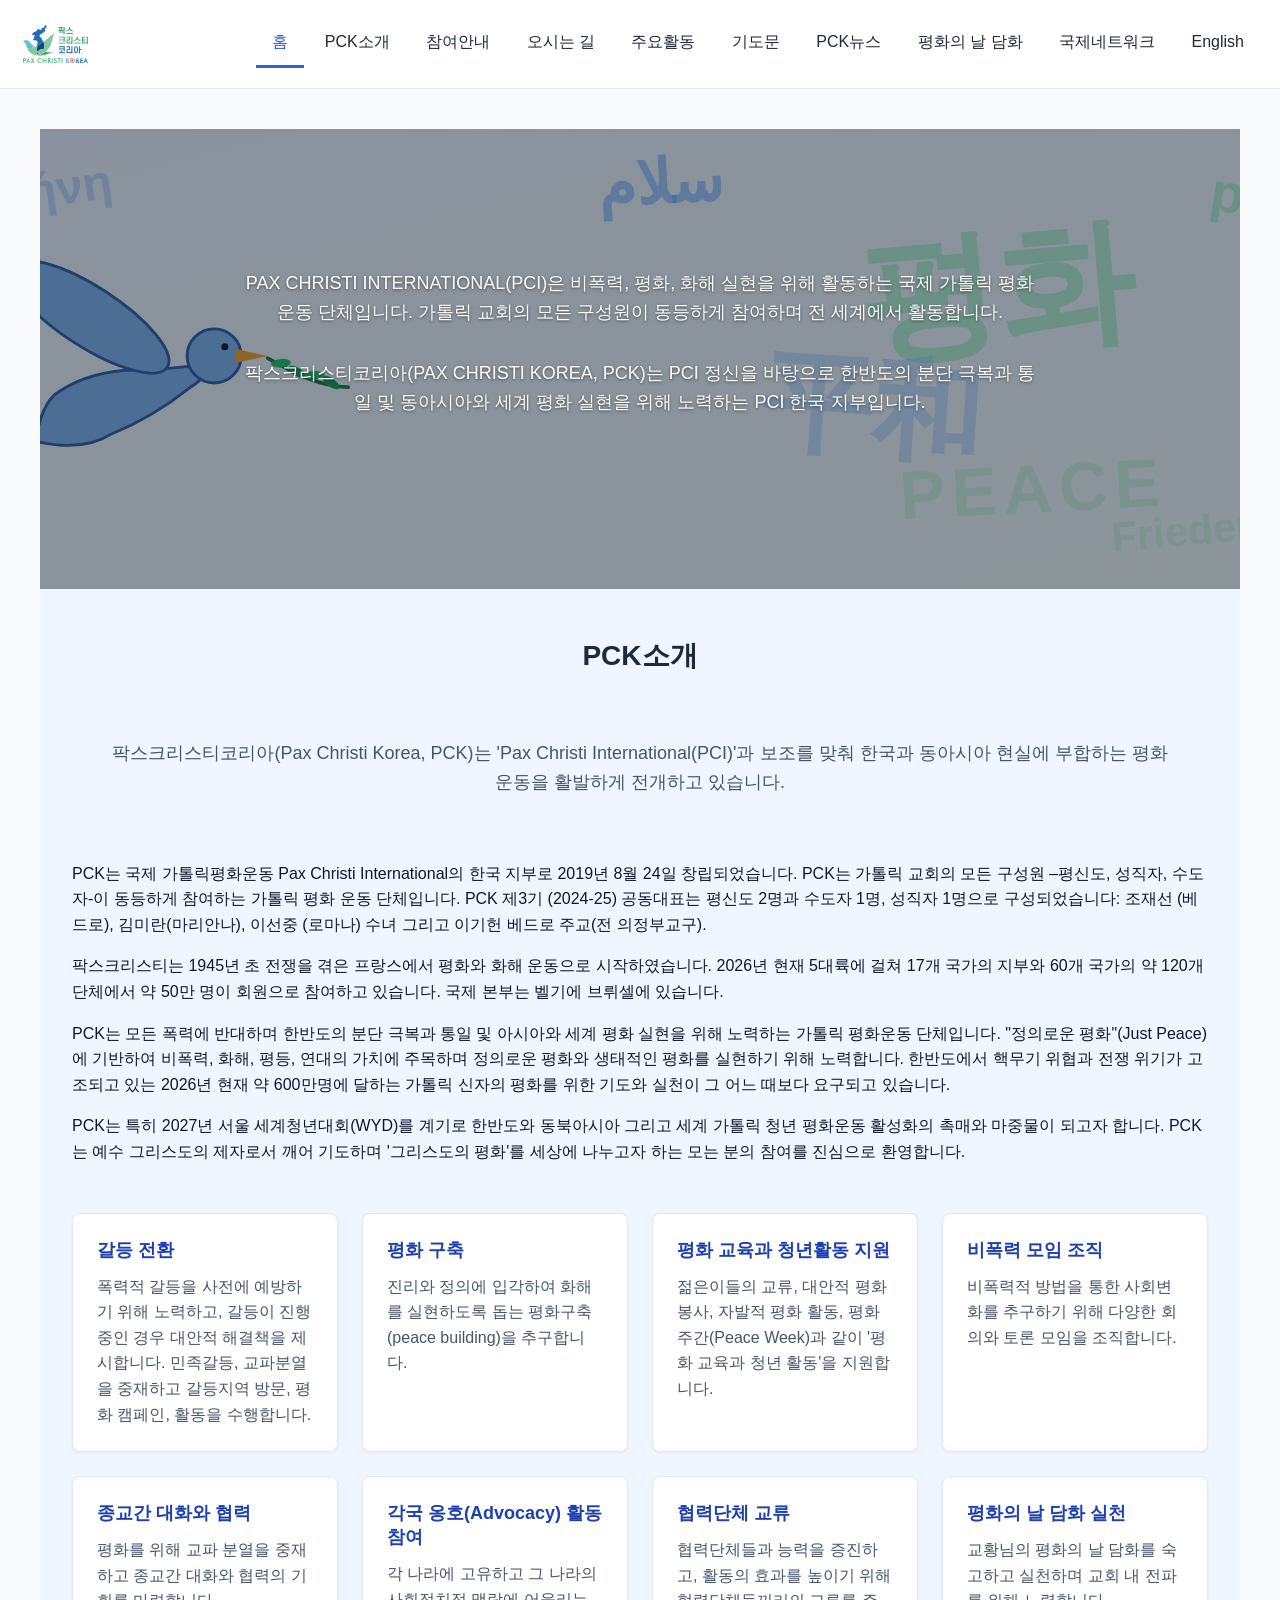
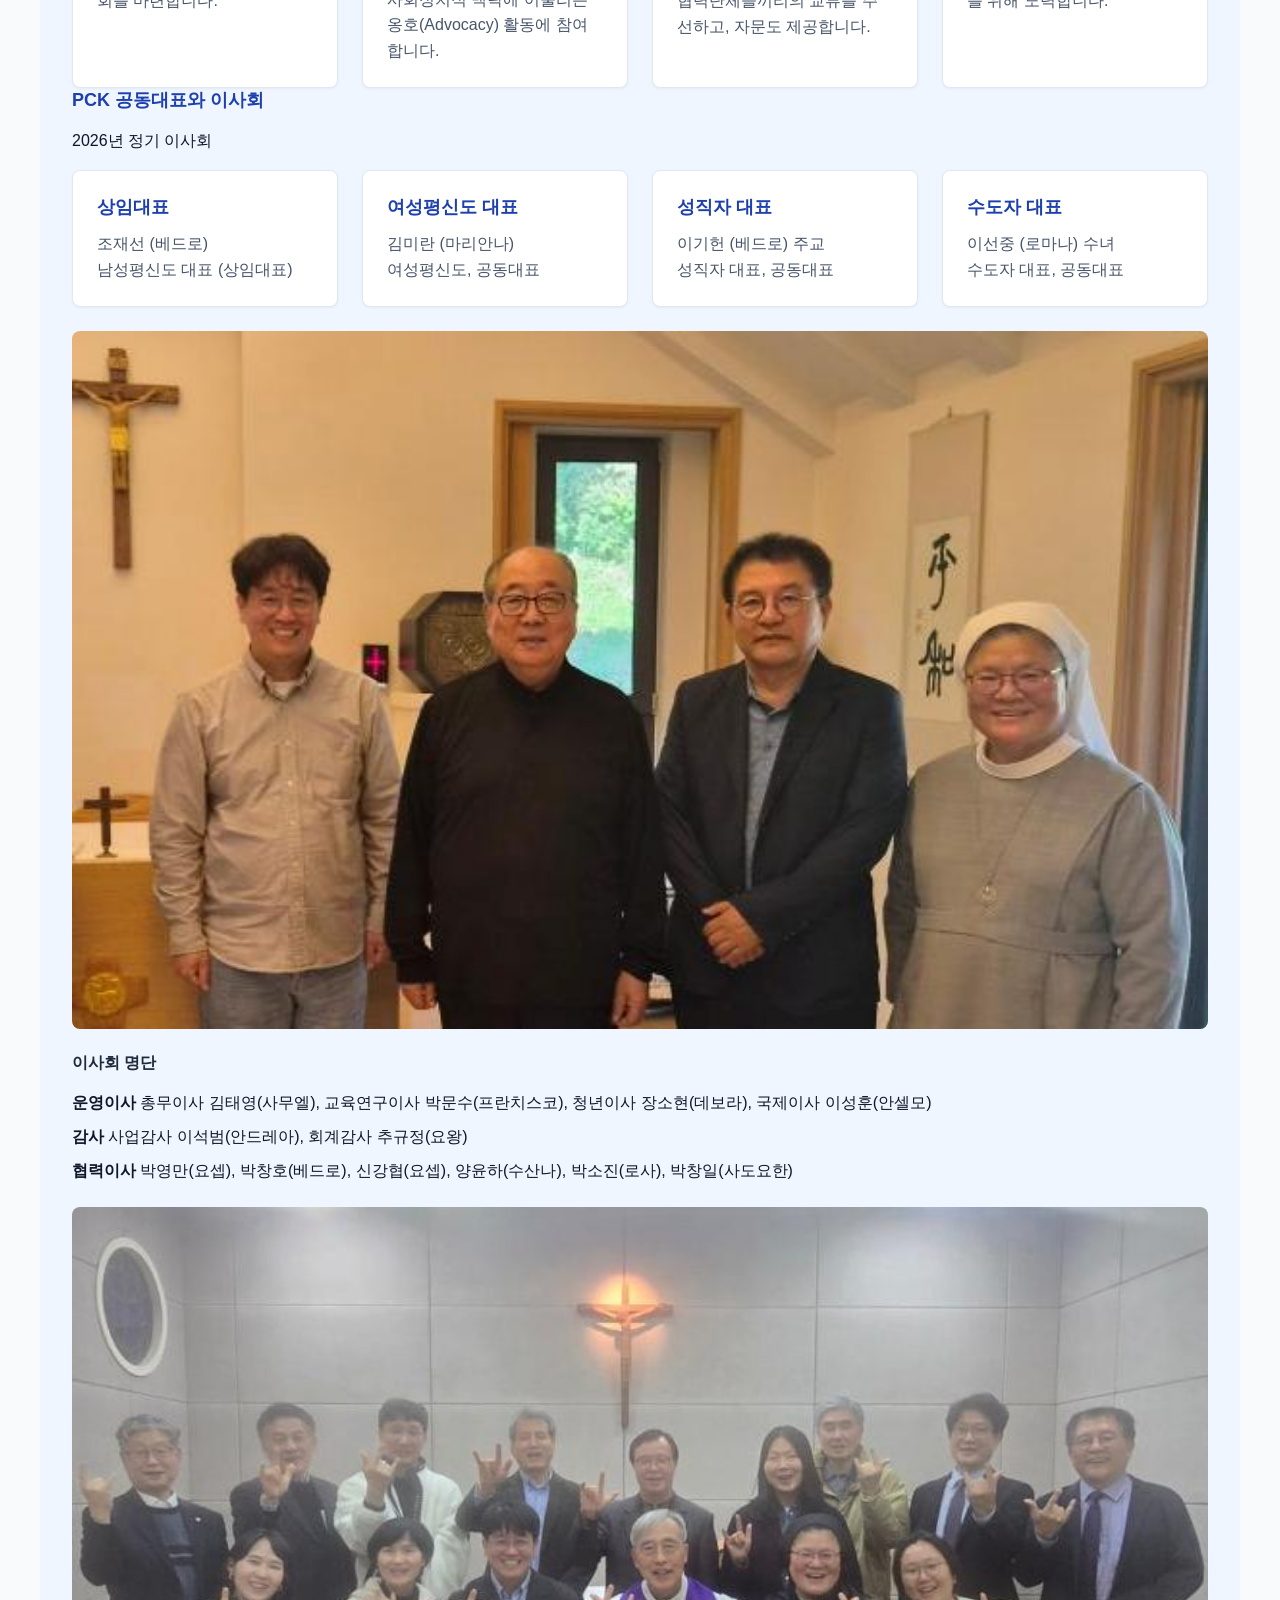
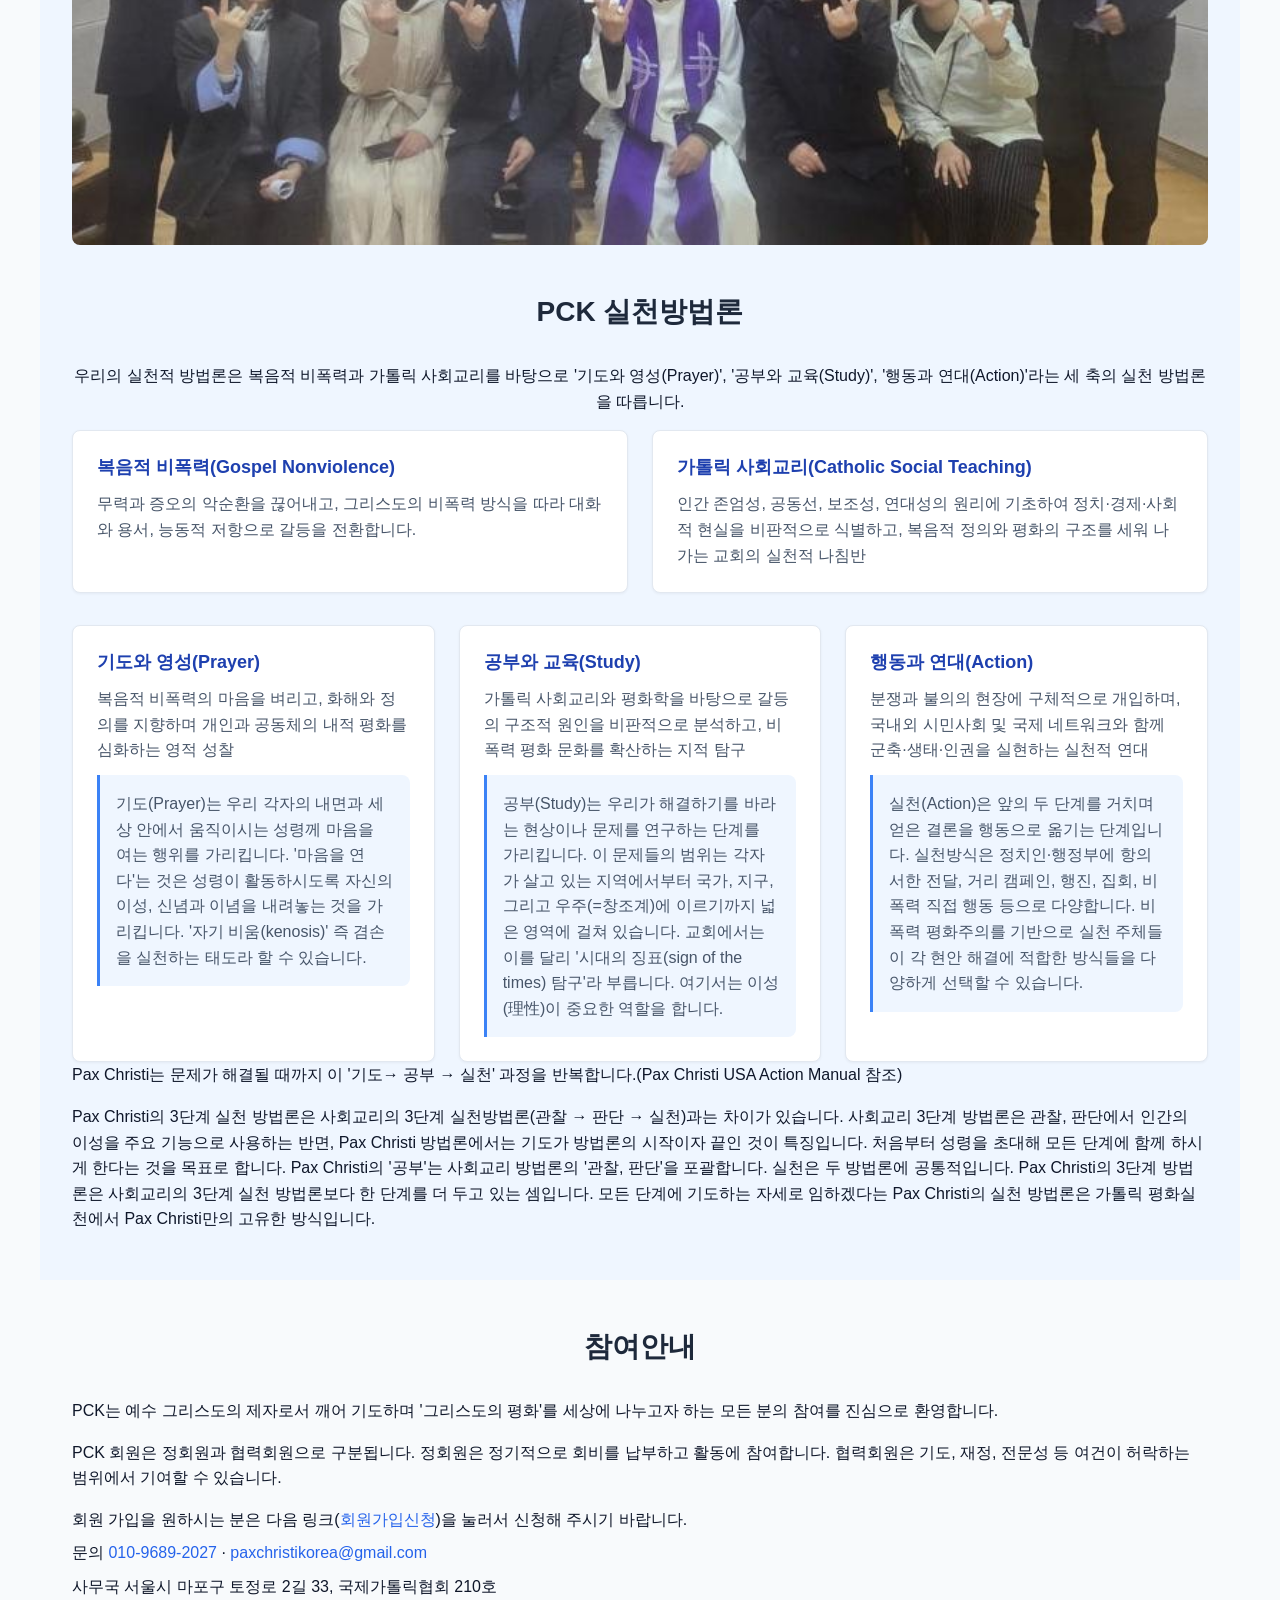
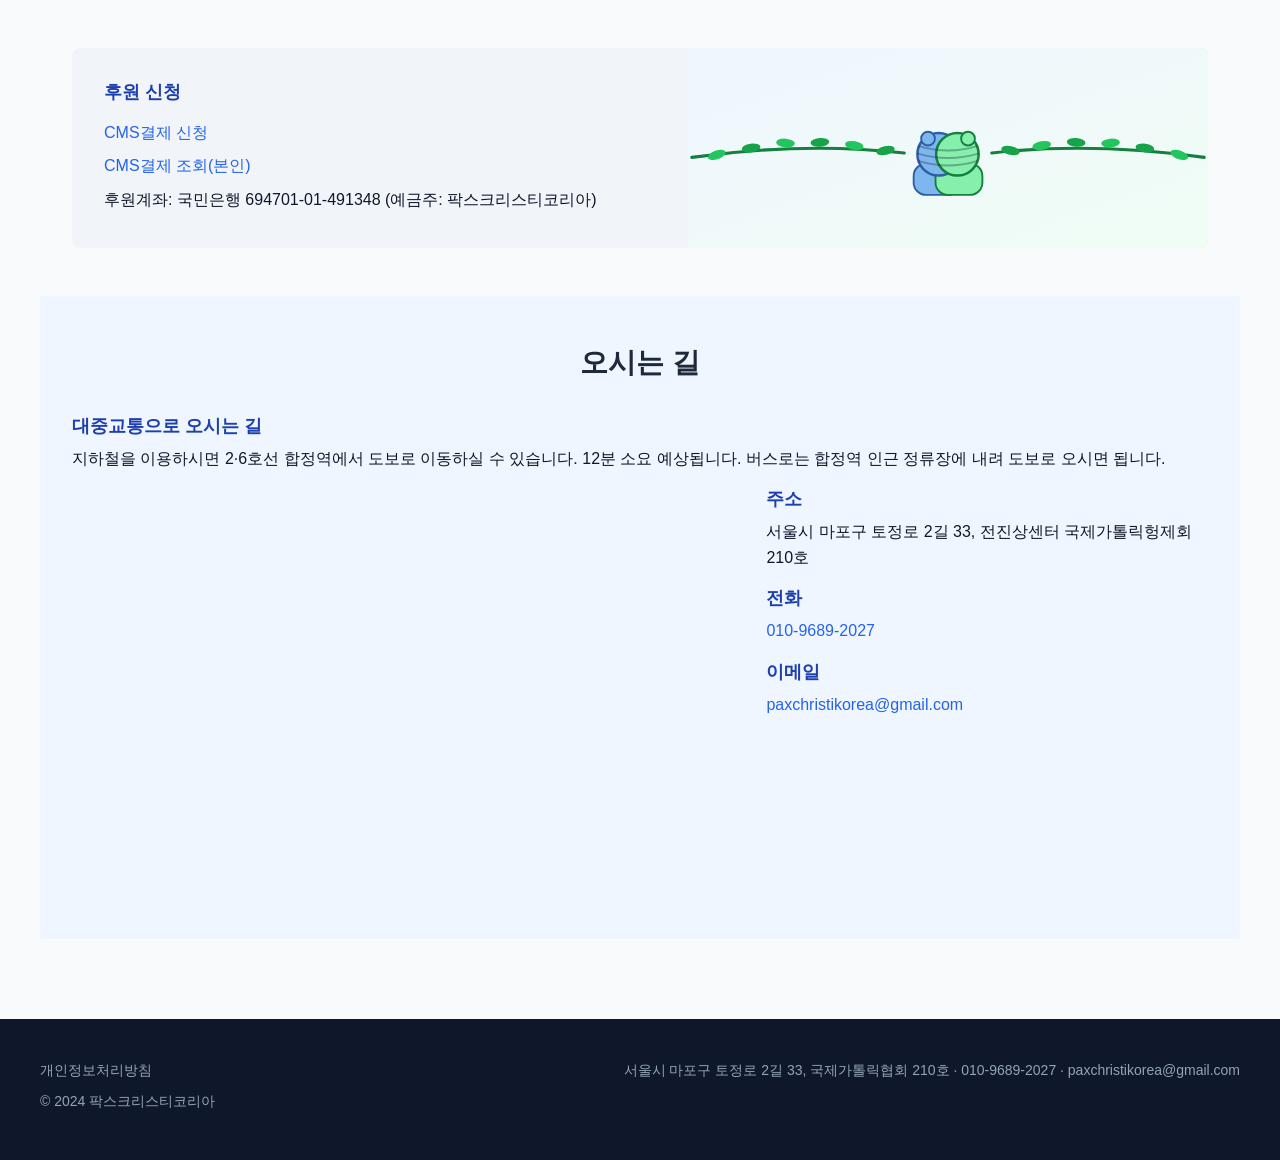
==== commit ee2ed8ca: "Add mobile hamburger nav, reorder menu, split activities/prayers pages - Compress mobile header into" ====
--- a/index.html
+++ b/index.html
@@ -8,14 +8,17 @@
 </head>
 <body>
   <header>
-    <h1><img src="images/logo.svg" alt="팍스크리스티코리아" class="logo"></h1>
-    <nav>
+    <h1><a href="#home"><img src="images/logo.svg" alt="팍스크리스티코리아" class="logo"></a></h1>
+    <button class="nav-toggle" aria-label="메뉴 열기" aria-expanded="false" aria-controls="site-nav">
+      <span class="bar"></span><span class="bar"></span><span class="bar"></span>
+    </button>
+    <nav id="site-nav">
       <a href="#home">홈</a>
       <a href="#about">PCK소개</a>
-      <a href="#activities">주요활동</a>
       <a href="#donation">참여안내</a>
       <a href="#location">오시는 길</a>
-      <a href="#prayers">기도문</a>
+      <a href="activities/index.html">주요활동</a>
+      <a href="prayers/index.html">기도문</a>
       <a href="news/">PCK뉴스</a>
       <a href="peace-message/index.html">평화의 날 담화</a>
       <a href="network/index.html">국제네트워크</a>
@@ -127,53 +130,6 @@
         <img src="images/board/board-meeting.jpeg" alt="PCK 이사회 모임" class="board-photo">
       </div>
 
-      <div class="mb-48">
-        <h3 class="mb-16">PCK 사명선언문</h3>
-
-        <div class="two-col two-col-label-narrow mb-24">
-          <div class="two-col-label">
-            <strong>비전</strong>
-          </div>
-          <div class="two-col-body">
-            <p>우리는 '정의에 기반을 둔 평화(Just Peace)'를 추구하고, 모든 폭력을 반대하며, 특히 한반도의 분단 해결과 동아시아의 평화구축에 앞장섭니다.</p>
-          </div>
-        </div>
-
-        <div class="two-col two-col-label-narrow mb-24">
-          <div class="two-col-label">
-            <strong>사명</strong>
-          </div>
-          <div class="two-col-body">
-            <p class="mb-16">한반도에서 가톨릭 신앙에 기반을 둔 평화운동과 비폭력, 화해, 평등, 연대의 가치에 기반을 둔 정의로운 평화와 생태적인 평화를 실현하기 위해 노력합니다.</p>
-            <p class="mb-16">첫째, 우리는 가톨릭 신앙에 기반을 둔 종교 평화운동으로써 PCI와 PCI 참여 단체들과 함께 평화로운 세계의 기초를 닦는 '비폭력, 군축, 비무장화, 인간 안보, 인권 그리고 법치(法治)의 실현'을 위해 투신합니다.</p>
-            <p class="mb-16">둘째, 우리는 '평화, 화해, 모든 이를 위한 정의'를 추구하는 모든 이들과 협력하여 평화의 문화를 건설하는데 투신합니다.</p>
-            <p>셋째, 우리는 세계에서 가장 중무장화 되어 있고 불안정한 한반도와 동북아에서 남과 북, 한·중·일 동북아 3개국의 화해와 동아시아에 평화 문화구축 활동에 투신합니다.</p>
-          </div>
-        </div>
-
-        <div class="two-col two-col-label-narrow">
-          <div class="two-col-label">
-            <strong>행동</strong>
-          </div>
-          <div class="two-col-body">
-            <p class="mb-16">우리의 활동은 크게 여섯 가지 영역에서 진행됩니다.</p>
-            <p class="mb-8"><strong>의제 국제화와 연대</strong></p>
-            <p class="mb-16">첫째, 한반도와 동북아의 평화 구축 관련 의제들을 국제화하기 위해 국내외 가톨릭교회, 가톨릭 NGO, 시민사회, 정부기구들과 협력하고 연대합니다.</p>
-            <p class="mb-8"><strong>정책 감시와 옹호</strong></p>
-            <p class="mb-16">둘째, 국가의 평화 관련 정책을 감시하고 평화 관련 정책 수립을 지원합니다. 이를 위해 정부에 항의 서한 보내기, 항의 방문, 홍보 캠페인, 신자 국회의원, 중앙공무원, 지자체장, 지자체의원들에 대한 설득 활동을 전개합니다.</p>
-            <p class="mb-8"><strong>평화 영성과 교육</strong></p>
-            <p class="mb-16">셋째, 가톨릭 신자들을 위한 평화 영성을 개발하고, 교회 내에서 실시하는 다양한 평화교육을 지원합니다. 또한 교회와 사회 안에 평화 문화를 정착시키는 활동을 기획하고 실행합니다.</p>
-            <p class="mb-8"><strong>교회 평화 사목 협력</strong></p>
-            <p class="mb-16">넷째, 한국 교회의 평화 사목과 '민족의 화해와 일치를 위한 활동'에 협력하고, 필요한 사업을 공동으로 기획·진행합니다.</p>
-            <p class="mb-8"><strong>팍스크리스티 국제 조직 참여</strong></p>
-            <p class="mb-16">다섯째, PCI 본부, PC 해외 각 지부들과 연대하여 팍스 크리스티 전체 사업과 활동에 참여합니다.</p>
-            <p class="mb-8"><strong>국제사회 평화 활동 참여</strong></p>
-            <p class="mb-16">여섯째, 국제사회의 평화 구축 관련 활동에 참여합니다. 평화 구축 관련 국제회의 참가, 주요 국제기구들이 요청하는 사업에 대한 협력, 공동 캠페인 등 국제적인 평화 의제들을 이행하는 활동에 적극 참여합니다.</p>
-            <p>기타 시대의 징표들을 깨어 관찰하면서 매 시기 우리의 목적을 실현하는데 필요한 활동들을 계획하고 실행합니다.</p>
-          </div>
-        </div>
-      </div>
-
       <div>
         <h3 class="section-title">PCK 실천방법론</h3>
         <p class="text-center mb-16">우리의 실천적 방법론은 복음적 비폭력과 가톨릭 사회교리를 바탕으로 '기도와 영성(Prayer)', '공부와 교육(Study)', '행동과 연대(Action)'라는 세 축의 실천 방법론을 따릅니다.</p>
@@ -213,553 +169,6 @@
         <div class="mt-32">
           <p class="mb-16">Pax Christi는 문제가 해결될 때까지 이 '기도→ 공부 → 실천' 과정을 반복합니다.(Pax Christi USA Action Manual 참조)</p>
           <p>Pax Christi의 3단계 실천 방법론은 사회교리의 3단계 실천방법론(관찰 → 판단 → 실천)과는 차이가 있습니다. 사회교리 3단계 방법론은 관찰, 판단에서 인간의 이성을 주요 기능으로 사용하는 반면, Pax Christi 방법론에서는 기도가 방법론의 시작이자 끝인 것이 특징입니다. 처음부터 성령을 초대해 모든 단계에 함께 하시게 한다는 것을 목표로 합니다. Pax Christi의 '공부'는 사회교리 방법론의 '관찰, 판단'을 포괄합니다. 실천은 두 방법론에 공통적입니다. Pax Christi의 3단계 방법론은 사회교리의 3단계 실천 방법론보다 한 단계를 더 두고 있는 셈입니다. 모든 단계에 기도하는 자세로 임하겠다는 Pax Christi의 실천 방법론은 가톨릭 평화실천에서 Pax Christi만의 고유한 방식입니다.</p>
-        </div>
-      </div>
-    </section>
-
-    <section id="activities">
-      <h2 class="section-title">주요활동</h2>
-
-      <div class="card-grid mb-48">
-        <div class="card">
-          <h3 class="card-title">세계평화의 날 세미나</h3>
-          <p class="card-content">가톨릭 세계평화의 날(1월 1일) 교황 담화문 세미나</p>
-        </div>
-        <div class="card">
-          <h3 class="card-title">종전기념일 미사</h3>
-          <p class="card-content">한반도 평화를 위한 한국전쟁 종전 기념일 미사 (7월 27일)</p>
-        </div>
-        <div class="card">
-          <h3 class="card-title">매월 평화기도회</h3>
-          <p class="card-content">매월 첫째 주 1일, 평화를 위한 기도회</p>
-        </div>
-        <div class="card">
-          <h3 class="card-title">평화순례</h3>
-          <p class="card-content">안중근 토마스 의사 순례길, 일본 나가사키·히로시마 등</p>
-        </div>
-        <div class="card">
-          <h3 class="card-title">청년 독서모임</h3>
-          <p class="card-content">청년 가톨릭교회 평화 문헌 읽기 모임</p>
-        </div>
-        <div class="card">
-          <h3 class="card-title">서명 캠페인</h3>
-          <p class="card-content">프란치스코 교황 DMZ 평화미사 봉헌 청원 서명 (2019)</p>
-        </div>
-        <div class="card">
-          <h3 class="card-title">국제 평화 캠페인</h3>
-          <p class="card-content">한반도 비핵 평화, 팔레스타인 평화 등 국제 연대 활동</p>
-        </div>
-        <div class="card">
-          <h3 class="card-title">평화 교육</h3>
-          <p class="card-content">가톨릭 평화 교육 제공</p>
-        </div>
-      </div>
-
-      <div class="mb-48">
-        <h3 class="mb-16">분과위원회 소개</h3>
-        <p class="mb-8">현재 5개 분과 운영</p>
-        <p class="mb-8">분과위원회 장은 당연직 운영이사로 이사회와 운영위원회 참여</p>
-        <p class="mb-8">위원회는 분야별 전문성을 지닌 회원 중 10명 이내로 구성</p>
-        <p class="mb-8">필요한 경우 분과별 전문위원을 구성하여 도움을 받을 수 있다.</p>
-        <p class="mb-24">기존의 분과위원회 구조로 대응하기 어려운 특정 사업의 경우 별도의 특위(TF)를 구성해서 운영할 수 있다.</p>
-        <table>
-          <thead>
-            <tr>
-              <th>교육</th>
-              <th>홍보</th>
-              <th>대외협력</th>
-              <th>국제협력</th>
-              <th>청년</th>
-            </tr>
-          </thead>
-          <tbody>
-            <tr>
-              <td>회원 및 교우, 시민 대상 평화교육 사업 기획 및 실행</td>
-              <td>회원과 외부 대상 홍보와 소통(홈페이지, 뉴스레터, 이메일, 페이스북 등)</td>
-              <td>시민사회와 이웃종교와의 연대사업과 활동(캠페인)</td>
-              <td>팍스크리스티 국제본부와 회원단체와의 소통과 협력, 국제사업과 평화 캠페인 참여 및 기여</td>
-              <td>가톨릭청년운동 모색 및 27년 서울세계청년대회에 참여</td>
-            </tr>
-          </tbody>
-        </table>
-      </div>
-
-      <div>
-        <h3 class="mb-16">연도별 활동</h3>
-        <div class="timeline mb-24">
-          <h4 class="mb-8">2025년</h4>
-          <div class="timeline-item">
-            <span class="date">2025.11.23-25</span>
-            <span>한일화해평화 플랫폼 공동운영위원회 (이성훈 상임대표 참여)</span>
-          </div>
-          <div class="timeline-item">
-            <span class="date">2025.11.05-09</span>
-            <span>국제팍스크리스티(PCI) 세계총회, 이탈리아 플로렌체 참여 (이성훈 상임대표, 조재선 청년이사, 장소현 청년회원)</span>
-          </div>
-          <div class="timeline-item">
-            <span class="date">2025.10.01</span>
-            <span>비폭력주간 기도회와 세미나</span>
-          </div>
-          <div class="timeline-item">
-            <span class="date">2025.09.27</span>
-            <span>927 기후정의행진 천주교 거리미사 참여</span>
-          </div>
-          <div class="timeline-item">
-            <span class="date">2025.09.26</span>
-            <span>&lt;유엔 핵무기전면폐지의 날&gt; 국제 서명운동 참여 및 번역 배포</span>
-          </div>
-          <div class="timeline-item">
-            <span class="date">2025.09.25</span>
-            <span>팍스 크리스티 아시아-태평양 지역 회의 (온라인)</span>
-          </div>
-          <div class="timeline-item">
-            <span class="date">2025.09.21-10.02</span>
-            <span>비폭력 평화 실천 주간(PCI) 참여</span>
-          </div>
-          <div class="timeline-item">
-            <span class="date">2025.09.09</span>
-            <span>가톨릭개발조기구연합(CIDSE) 유엔기후변화협약 당사국총회(COP30) 기후위기 평화 선언문 번역 및 배포</span>
-          </div>
-          <div class="timeline-item">
-            <span class="date">2025.09.03</span>
-            <span>범종교개혁시민연대 2027 WYD에 대한 시민공청회</span>
-          </div>
-          <div class="timeline-item">
-            <span class="date">2025.08.24</span>
-            <span>PCK 창립 6주년 기념일 - 감사 기도문과 편지 발송</span>
-          </div>
-          <div class="timeline-item">
-            <span class="date">2025.08.22</span>
-            <span>미얀마 로힝야 학살 8주기 서명운동 참여</span>
-          </div>
-          <div class="timeline-item">
-            <span class="date">2025.08.21</span>
-            <span>한일 정상회담 앞두고 역사정의 평화를 위한 시국선언 발표 동참</span>
-          </div>
-          <div class="timeline-item">
-            <span class="date">2025.08.06</span>
-            <span>히로시마 원폭 80주년 추모 미사 참여 (강우일 공동대표 주교, 이성훈 상임대표, 조재선 이사 등)</span>
-          </div>
-          <div class="timeline-item">
-            <span class="date">2025.08.06-09</span>
-            <span>나가사키 평화순례 참여 (이성훈 상임대표, 조재선 청년이사, 강기남 회원 등)</span>
-          </div>
-          <div class="timeline-item">
-            <span class="date">2025.07.27</span>
-            <span>한국전쟁 정전 72주년 세미나 개최. 미사 주관, 파주 참회와 속죄 성당</span>
-          </div>
-          <div class="timeline-item">
-            <span class="date">2025.07.16</span>
-            <span>원폭실험 80주년 국제 웨비나 "80 Years is Enough" 서명운동 소개 (강우일 공동대표 주교, 박문수 이사 발표)</span>
-          </div>
-          <div class="timeline-item">
-            <span class="date">2025.07.09</span>
-            <span>범종교개혁시민연대 회의 참여 - 2027 WYD 논의</span>
-          </div>
-          <div class="timeline-item">
-            <span class="date">2025.06.24</span>
-            <span>국제 팍스크리스티 (PCI) '기억과 행동의 80년' 온라인 포럼 (이성훈 상임대표 발표)</span>
-          </div>
-          <div class="timeline-item">
-            <span class="date">2025.06.20</span>
-            <span>이스라엘과 이란의 평화를 위한 기도문과 카드뉴스 배포</span>
-          </div>
-          <div class="timeline-item">
-            <span class="date">2025.06.20</span>
-            <span>"이스라엘은 이란에 대한 공격을 즉각 중단하라" 성명서 서명 참여</span>
-          </div>
-          <div class="timeline-item">
-            <span class="date">2025.06.17-22</span>
-            <span>안중근 평화순례(중국 백두산, 하얼빈 등) (강우일 공동대표 주교, 이성훈 상임대표, 박영만, 강기남, 김민호 회원 등)</span>
-          </div>
-          <div class="timeline-item">
-            <span class="date">2025.06.04-06</span>
-            <span>국제평신도사도직단체 로마 희년 행사 참여 (이성훈 상임대표)</span>
-          </div>
-          <div class="timeline-item">
-            <span class="date">2025.06.01</span>
-            <span>DMZ 종교인 생명평화순례 참여</span>
-          </div>
-          <div class="timeline-item">
-            <span class="date">2025.04.29</span>
-            <span>이백만 전 주교황청 대사 북토크 모임 ["나는 갈 것이다" 소노 디스포니빌레]</span>
-          </div>
-          <div class="timeline-item">
-            <span class="date">2025.04.24</span>
-            <span>범종교개혁 시민연대 1인 시위 참여</span>
-          </div>
-          <div class="timeline-item">
-            <span class="date">2025.04.21</span>
-            <span>프란치스코 교황 평화의 안식을 위한 기도문</span>
-          </div>
-          <div class="timeline-item">
-            <span class="date">2025.04.20</span>
-            <span>회원 온라인 대화, 조재선 청년이사 발표 "교사가 생각하고 꿈꾸는 평화"</span>
-          </div>
-          <div class="timeline-item">
-            <span class="date">2025.04.13-05.12</span>
-            <span>2025 세계군축 행동의 날 (GDAMS) 한국 평화-시민사회단체 공동 성명서 서명 및 배포</span>
-          </div>
-          <div class="timeline-item">
-            <span class="date">2025.04.04</span>
-            <span>헌법재판소 윤석열 대통령 탄핵 인용 판결 환영 성명서 발표</span>
-          </div>
-          <div class="timeline-item">
-            <span class="date">2025.03.23</span>
-            <span>한국의 공직자를 위한 기도문 공유</span>
-          </div>
-          <div class="timeline-item">
-            <span class="date">2025.03.20</span>
-            <span>PCK 연례 회원 총회 (합정동 전진상 센터)</span>
-          </div>
-          <div class="timeline-item">
-            <span class="date">2025.03.13</span>
-            <span>PCi 창립 80주년 기념행사, 브뤼셀</span>
-          </div>
-          <div class="timeline-item">
-            <span class="date">2025.03.05-04.20</span>
-            <span>사순절 챌린지 캠페인 - 가톨릭사회교리 문서 읽기 진행 [모든 형제들 Fratelli Tutti]</span>
-          </div>
-          <div class="timeline-item">
-            <span class="date">2025.03.03-07</span>
-            <span>온라인 카드뉴스 캠페인 "80 Years is Enough"</span>
-          </div>
-          <div class="timeline-item">
-            <span class="date">2025.02.20</span>
-            <span>프란치스코 교종을 위한 기도문 공유</span>
-          </div>
-          <div class="timeline-item">
-            <span class="date">2025.02.09</span>
-            <span>핵무기 없는 세계평화 기도회 - 온라인 월례 기도회, 가톨릭평화포럼(CPF), 이후 8월까지 진행</span>
-          </div>
-          <div class="timeline-item">
-            <span class="date">2025.02.06</span>
-            <span>핵무기 없는 세계평화 기도회 - 온라인 월례 기도회, 가톨릭평화포럼(CPF), 이후 8월까지 진행</span>
-          </div>
-          <div class="timeline-item">
-            <span class="date">2025.01.18</span>
-            <span>세계평화의날 교황 담화 세미나 개최</span>
-          </div>
-        </div>
-        <div class="timeline mb-24">
-          <h4 class="mb-8">2024년</h4>
-          <div class="timeline-item">
-            <span class="date">2024.12.14</span>
-            <span>여의도 국회의사당 앞 대통령 탄핵 촉구 촛불집회 참가</span>
-          </div>
-          <div class="timeline-item">
-            <span class="date">2024.12.13</span>
-            <span>천주교 신자 국회의원들의 대통령 탄핵 표결 촉구 시국선언 및 서명운동 공동 참여</span>
-          </div>
-          <div class="timeline-item">
-            <span class="date">2024.12.07</span>
-            <span>강우일 주교 사제수품 50주년 금경축 축하 미사 참석 (제주 금악성당)</span>
-          </div>
-          <div class="timeline-item">
-            <span class="date">2024.12.07</span>
-            <span>여의도 국회의사당 앞 대통령 탄핵 촉구 촛불집회 참가</span>
-          </div>
-          <div class="timeline-item">
-            <span class="date">2024.12.06</span>
-            <span>12.3 비상계엄에 대한 성명서 발표 ('윤석열 대통령 즉각 사퇴하라!')</span>
-          </div>
-          <div class="timeline-item">
-            <span class="date">2024.11.10-17</span>
-            <span>아이티 평화와 안전을 위한 C20/G20 사회정상회의 연대 서명 및 참석 (브라질 리우)</span>
-          </div>
-          <div class="timeline-item">
-            <span class="date">2024.11.08</span>
-            <span>팍스크리스티 아시아-태평양 4개 단체 공동성명서 발표 ("군사화에 저항하고, 지역 안정과 평화 구축을 위한 외교를 포용하라")</span>
-          </div>
-          <div class="timeline-item">
-            <span class="date">2024.11.06</span>
-            <span>주교회의 민족화해특별위원회 '한반도 긴장 고조에 대한 호소문' 지지 카드뉴스 배포 및 영문 번역 공유</span>
-          </div>
-          <div class="timeline-item">
-            <span class="date">2024.10.25</span>
-            <span>제네바 가톨릭평화포럼 참석 (온라인 진행, 이성훈 대표 기조연설)</span>
-          </div>
-          <div class="timeline-item">
-            <span class="date">2024.10.24-30</span>
-            <span>유엔 군축주간 맞이 기념 카드뉴스 안내</span>
-          </div>
-          <div class="timeline-item">
-            <span class="date">2024.10.14-16</span>
-            <span>필리핀 팍스크리스티 공동대표 안토니오 레데스마 대주교 방한 및 연대 교류 (사무실 방문, 서울대교구청 및 DMZ 방문)</span>
-          </div>
-          <div class="timeline-item">
-            <span class="date">2024.10.07</span>
-            <span>프란치스코 교황 '세계 평화를 위한 기도와 단식의 날' 동참 카드뉴스 안내</span>
-          </div>
-          <div class="timeline-item">
-            <span class="date">2024.09.21-10.02</span>
-            <span>팍스 크리스티 가톨릭 비폭력 평화 기도회 (열흘간 매일 온라인 줌 기도) 및 비폭력 평화교육(9.25)</span>
-          </div>
-          <div class="timeline-item">
-            <span class="date">2024.09.20</span>
-            <span>이성훈 대표, 프란치스코 교황 특별 알현 (나가사키·로마 포럼 호소문 및 평화 묵주팔찌 전달)</span>
-          </div>
-          <div class="timeline-item">
-            <span class="date">2024.09.19</span>
-            <span>로마 가톨릭평화포럼(CPF) 참석 (팍스 로마나 공동주최)</span>
-          </div>
-          <div class="timeline-item">
-            <span class="date">2024.09.07</span>
-            <span>907 기후정의행진 및 거리 미사 참여 ("전쟁은 기후위기의 주범", 강우일 주교 집전)</span>
-          </div>
-          <div class="timeline-item">
-            <span class="date">2024.08.29</span>
-            <span>'국제 핵실험 반대의 날' 회원교육용 카드뉴스 제작 및 홍보</span>
-          </div>
-          <div class="timeline-item">
-            <span class="date">2024.08.24</span>
-            <span>PCK 창립 5주년 감사 미사 및 회원 대화</span>
-          </div>
-          <div class="timeline-item">
-            <span class="date">2024.08.10</span>
-            <span>나가사키 가톨릭 평화포럼 공동주최 (한·일·미 참가, '나가사키 평화 호소문' 발표)</span>
-          </div>
-          <div class="timeline-item">
-            <span class="date">2024.08.08-11</span>
-            <span>PCK 나가사키 평화순례 (종교인 추모제, 나가사키시 공식 추모제, 추모미사 및 평화유적 견학)</span>
-          </div>
-          <div class="timeline-item">
-            <span class="date">2024.07.27</span>
-            <span>한국전쟁 정전협정 71주년 특별미사 (파주 참회와 속죄의 성당 및 판문점 JSA 성당)</span>
-          </div>
-          <div class="timeline-item">
-            <span class="date">2024.07.20</span>
-            <span>미국 팍스크리스티 사무국 방문 및 대표단 면담 (이성훈 대표 유엔 SDG 점검 회의 계기)</span>
-          </div>
-          <div class="timeline-item">
-            <span class="date">2024.07.18-20</span>
-            <span>한국정부 NPT 준비위 참여 및 TPNW 비준 촉구 성명서 전달 (외교부 및 주 제네바 유엔대표부)</span>
-          </div>
-          <div class="timeline-item">
-            <span class="date">2024.06.25</span>
-            <span>시민사회·종교계 〈한반도 평화행동〉 출범식 참여</span>
-          </div>
-          <div class="timeline-item">
-            <span class="date">2024.06.25-30</span>
-            <span>PCK 중국 평화 순례 참여 (안중근 의사 동양평화론 현장, 윤동주 시인 고향 용정, 백두산)</span>
-          </div>
-          <div class="timeline-item">
-            <span class="date">2024.05.22</span>
-            <span>독일 베를린 시장의 소녀상 철거 시사 발언 규탄 및 평화의 소녀상 존치 촉구 기자회견 연대</span>
-          </div>
-          <div class="timeline-item">
-            <span class="date">2024.05.15</span>
-            <span>5.18 광주민주화운동 44주년 광주 순례 및 천주교 열사 추모미사 참석</span>
-          </div>
-          <div class="timeline-item">
-            <span class="date">2024.04.23</span>
-            <span>국제 팍스크리스티(PCI) 핵무기 실무그룹 회의(Zoom) 참석</span>
-          </div>
-          <div class="timeline-item">
-            <span class="date">2024.04.22</span>
-            <span>세계군축행동의 날 기념 용산 대통령실 앞 기자회견 공동 참여</span>
-          </div>
-          <div class="timeline-item">
-            <span class="date">2024.04</span>
-            <span>이스라엘 전쟁범죄자 고발 서명 캠페인 연대 참여</span>
-          </div>
-          <div class="timeline-item">
-            <span class="date">2024.03-04</span>
-            <span>4.10 총선 참여 캠페인 (평화 사회교리 관점 성명서 발표 및 투표 인증 캠페인)</span>
-          </div>
-          <div class="timeline-item">
-            <span class="date">2024.02.24</span>
-            <span>제5차 정기총회 : 이성훈 상임대표, 김미란 대표 선출</span>
-          </div>
-          <div class="timeline-item">
-            <span class="date">2024.01.13</span>
-            <span>제57차 세계 평화의 날 교황 담화 세미나 개최 ("인공지능과 평화")</span>
-          </div>
-        </div>
-        <div class="timeline mb-24">
-          <h4 class="mb-8">2023년</h4>
-          <div class="timeline-item">
-            <span class="date">2023.11.11</span>
-            <span>월례 회원 미사, 총준위 고문과 자문위원 간담회</span>
-          </div>
-          <div class="timeline-item">
-            <span class="date">2023.10.14</span>
-            <span>월례 회원 미사</span>
-          </div>
-          <div class="timeline-item">
-            <span class="date">2023.09.09</span>
-            <span>총준위 출범</span>
-          </div>
-          <div class="timeline-item">
-            <span class="date">2023.08.12</span>
-            <span>제4차 정기총회</span>
-          </div>
-          <div class="timeline-item">
-            <span class="date">2023.07.22</span>
-            <span>평화나침반 순례 (서울대공원 순례)</span>
-          </div>
-          <div class="timeline-item">
-            <span class="date">2023.07.08</span>
-            <span>7월 월례 회원 미사 (정동 프란치스코 교육회관 1층 경당)</span>
-          </div>
-          <div class="timeline-item">
-            <span class="date">2023.06.24</span>
-            <span>평화나침반 순례 "전쟁의 상흔을 평화의 거름으로" (지리산 실상사-산청-함양...)</span>
-          </div>
-          <div class="timeline-item">
-            <span class="date">2023.06.10</span>
-            <span>6월 월례 회원 미사 (정동 프란치스코 교육회관 1층 경당)</span>
-          </div>
-          <div class="timeline-item">
-            <span class="date">2023.05.27</span>
-            <span>평화나침반 순례 (한양 도성길)</span>
-          </div>
-          <div class="timeline-item">
-            <span class="date">2023.05.13</span>
-            <span>5월 월례 회원 미사 (정동 프란치스코 교육회관 1층 경당)</span>
-          </div>
-          <div class="timeline-item">
-            <span class="date">2023.04.22</span>
-            <span>평화나침반 순례 (불암산 둘레길)</span>
-          </div>
-          <div class="timeline-item">
-            <span class="date">2023.03.11</span>
-            <span>관동 대지진 100주년 기념 다큐멘터리 2차 상영회 (전진상센터)</span>
-          </div>
-          <div class="timeline-item">
-            <span class="date">2023.03.04</span>
-            <span>관동 대지진 100주년 기념 다큐멘터리 1차 상영회 (전진상센터)</span>
-          </div>
-          <div class="timeline-item">
-            <span class="date">2023.02.11</span>
-            <span>2월 월례 회원 미사 (정동 프란치스코 교육회관 1층 경당)</span>
-          </div>
-          <div class="timeline-item">
-            <span class="date">2023.02.10</span>
-            <span>우리신학연구소 아시아평화연대센터 주관 "미얀마 군사쿠데타 발발 2주년 연대..."</span>
-          </div>
-          <div class="timeline-item">
-            <span class="date">2023.01.14</span>
-            <span>제56차 세계평화의날 담화 세미나 (정동 프란치스코 교육회관 710호)</span>
-          </div>
-          <div class="timeline-item">
-            <span class="date">2023.01.05</span>
-            <span>부설 평화연대연구소 설립 및 통일부 비영리민간단체 등록</span>
-          </div>
-        </div>
-        <div class="timeline mb-24">
-          <h4 class="mb-8">2022년</h4>
-          <div class="timeline-item">
-            <span class="date">2022.12.15-16</span>
-            <span>IEP 적극적평화 워크숍</span>
-          </div>
-          <div class="timeline-item">
-            <span class="date">2022.12.10</span>
-            <span>2022년 송년미사</span>
-          </div>
-          <div class="timeline-item">
-            <span class="date">2022.11.13</span>
-            <span>평화나침반 순례 : 강화 교동도</span>
-          </div>
-          <div class="timeline-item">
-            <span class="date">2022.10.16</span>
-            <span>평화나침반 순례 : 파주 살레길</span>
-          </div>
-          <div class="timeline-item">
-            <span class="date">2022.09.25</span>
-            <span>평화나침반 순례 : 양평 여운형 기념관, 물소리길</span>
-          </div>
-          <div class="timeline-item">
-            <span class="date">2022.09.28</span>
-            <span>가톨릭평화론 공부법 4강 — 여성의 존엄과 가톨릭 평화 (박은미 감사)</span>
-          </div>
-          <div class="timeline-item">
-            <span class="date">2022.09.21</span>
-            <span>가톨릭평화론 공부법 3강 — 인권과 가톨릭 평화 (박문수 이사)</span>
-          </div>
-          <div class="timeline-item">
-            <span class="date">2022.09.14</span>
-            <span>가톨릭평화론 공부법 2강 — 평화의 날 담화를 통해 본 가톨릭 평화론의 전개 과정 (박동호 신부)</span>
-          </div>
-          <div class="timeline-item">
-            <span class="date">2022.09.07</span>
-            <span>가톨릭평화론 공부법 1강 — 평화의 날 담화 주제와 공부법 (박동호 신부)</span>
-          </div>
-          <div class="timeline-item">
-            <span class="date">2022.08.20</span>
-            <span>PCK 창립 3주년 기념행사 / 토론회, 미사</span>
-          </div>
-          <div class="timeline-item">
-            <span class="date">2022.08.19</span>
-            <span>PCI 공동대표 Sr. Wamuyu 방한 기자 간담회 / 명동 가톨릭 회관</span>
-          </div>
-          <div class="timeline-item">
-            <span class="date">2022.08.14</span>
-            <span>평화나침반 순례 : 서촌 문학 기행</span>
-          </div>
-          <div class="timeline-item">
-            <span class="date">2022.07.23</span>
-            <span>DMZ 한반도 종전평화문화제 참여</span>
-          </div>
-          <div class="timeline-item">
-            <span class="date">2022.07.17</span>
-            <span>평화나침반 순례 : 서울 시청 - 청계천 용답역</span>
-          </div>
-          <div class="timeline-item">
-            <span class="date">2022.06.25-26</span>
-            <span>평화나침반 순례 : 동해 해파랑길, 묵호-정동진-강릉</span>
-          </div>
-          <div class="timeline-item">
-            <span class="date">2022.05.22</span>
-            <span>평화나침반 순례 : 북한산 둘레길 신륵</span>
-          </div>
-          <div class="timeline-item">
-            <span class="date">2022.04.24</span>
-            <span>평화나침반 순례 : 백련산 안산 봄꽃 산행/span>
-          </div>
-          <div class="timeline-item">
-            <span class="date">2022.04.08</span>
-            <span>한일 팍스크리스티 온라인 간담회</span>
-          </div>
-          <div class="timeline-item">
-            <span class="date">2022.03.30</span>
-            <span>책 [옆집의 성인] 소개:교회 안에 평신도 신학자로 살아가기 온라인 강연</span>
-          </div>
-          <div class="timeline-item">
-            <span class="date">2022.03.27</span>
-            <span>평화나침반 순례 : 행주산성</span>
-          </div> 
-          <div class="timeline-item">
-            <span class="date">2022.03</span>
-            <span>우크라이나 모금 진행</span>
-          </div>
-          <div class="timeline-item">
-            <span class="date">2022.02.19</span>
-            <span>제3차 정기총회</span>
-          </div>
-          <div class="timeline-item">
-            <span class="date">2022.01.06</span>
-            <span>제55차 세계평화의 날 교황 담화 세미나</span>
-          </div>
-          <div class="timeline-item">
-            <span class="date">2022.01.03</span>
-            <span>2022년 탁상달력 발송</span>
-          </div>
-        </div>
-        <div class="timeline">
-          <h4 class="mb-8">2019년</h4>
-          <div class="timeline-item">
-            <span class="date">2019.01.07</span>
-            <span>팍스크리스티코리아 출범 제안 모임 — 김현순, 박문수, 변진흥, 이성훈, 경현진, 최혜영</span>
-          </div>
-          <div class="timeline-item">
-            <span class="date">2019.02.16</span>
-            <span>창립발기인 1차 모임</span>
-          </div>
-          <div class="timeline-item">
-            <span class="date">2019.08.19</span>
-            <span>창립총회</span>
-          </div>
         </div>
       </div>
     </section>
@@ -811,66 +220,6 @@
 
     </section>
 
-    <section id="prayers">
-      <h2 class="section-title">기도문</h2>
-
-      <div class="mb-48">
-        <h3 class="mb-16">한반도와 세계평화를 위한 기도문</h3>
-        <p class="mb-8 prayer-line">○ 평화의 주님,<br>
-        전쟁과 폭력으로 고통 속에 살아가는<br>
-        모든 이가 하루빨리 평화를 되찾게 하소서.</p>
-        <p class="mb-8 prayer-line">● 계층과 신분, 종족과 민족, 종교와 이념으로<br>
-        갈라져 반목하는 저희의 어리석음을 깨우쳐 주소서.</p>
-        <p class="mb-8 prayer-line">○ 가난한 이들과 지구를 희생하면서<br>
-        이익만을 추구하는 저희 마음을 움직이소서.</p>
-        <p class="mb-8 prayer-line">● 대량살상 무기와 핵무기를<br>
-        정의로운 비폭력으로 폐기하게 하소서.</p>
-        <p class="mb-8 prayer-line">○ 모든 정치 지도자가 대화와 협상을 통해<br>
-        상호 이해와 신뢰를 회복하게 하소서.</p>
-        <p class="mb-16 prayer-line">● 70년이 넘도록 분단 상태로 살아가는<br>
-        한반도에 항구한 평화를 허락하소서.</p>
-
-        <p class="mb-8 prayer-line">○ 비오니, 정의와 사랑과 평화의 세상 위해<br>
-        당신의 도구 되고자 하는 저희에게 힘을 주소서.</p>
-        <p class="mb-8 prayer-line">● 저희를 평화의 일꾼으로 불러주신<br>
-        우리 주 예수 그리스도를 통하여 비나이다.</p>
-        <p class="mb-16 prayer-line">◎ 아멘</p>
-
-        <p class="mb-8 prayer-line">○ 한국교회의 수호자이시며 평화의 모후이신 성모님,</p>
-        <p class="mb-8 prayer-line">● 한반도와 아시아, 그리고 세계의 평화를 위하여 빌어 주소서.</p>
-        <p class="mb-8 prayer-line">○ 평화의 주보이신 성 프란치스코와 세계의 모든 성인들이여</p>
-        <p class="mb-8 prayer-line">● 세상의 평화를 위하여 빌어주소서.</p>
-        <p class="mb-8 prayer-line">○ 한국의 모든 성인과 복자들이여</p>
-        <p class="mb-8 prayer-line">● 민족의 화해와 일치를 위하여 빌어주소서.</p>
-        <p class="prayer-line">◎ 아멘</p>
-      </div>
-
-      <div>
-        <h3 class="mb-16">창립선언문</h3>
-
-        <div class="quote-banner mb-32">
-          <p>평화를 위하여 일하는 사람은 행복하다.<br>
-          그들은 하느님의 자녀가 될 것이다.<br>
-          (마태 5장 9절)</p>
-        </div>
-
-        <div>
-          <p class="mb-16">동북아와 한반도가 다시 평화와 갈등의 갈림길에 서 있다. 냉전의 동서 장벽이 무너진 지 30년이 지났지만 한반도는 여전히 냉전을 벗어나지 못하고 있다. 오히려 한반도에서는 이념적, 역사적, 지정학적 긴장과 갈등이 고조되고 있다. 북한에 대한 제재와 북한의 핵무기 개발, 미·일·중·소 등 주변 국가의 군비대결로 인한 무력 충돌의 가능성이 고조되고 있다.</p>
-          <p class="mb-16">우리는 2019년 올해 3·1운동 100년을 그리고 2020년 내년 한국전쟁 70년을 맞이한다. 우리는 같은 민족으로서 서로에게 큰 상처를 안긴 동족상잔의 비극을 겪었다. 이제 이 상처를 딛고 한반도에 항구적인 평화체제를 구축하고 나아가 한반도를 세계 평화의 발원지로 만들기 위한 노력을 시작해야 할 때다. 이를 위해 우리는 남북 간의 용서와 화해, 그리고 분단 극복과 평화적 통일을 위한 노력에 박차를 가하고자 한다.</p>
-          <p class="mb-16">"평화는 단순히 전쟁이 없는 것만도 아니고, 적대 세력들 사이의 균형을 보장하는데 그치는 것도 아니다. 사람들의 존엄 보호, 사람들 사이의 자유로운 의사소통, 사람들과 민족의 존엄성 증시, 형제·자매애의 끊임없는 실천 등이 따라야 한다.... 평화는 정의의 결과이며(이사 32,17) 사랑의 결실이다."(사목헌장 78항 참조)</p>
-          <p class="mb-16">우리는 정의로운 평화가 한반도와 동북아, 더 나아가 지구촌 전체로 확장되어 나가기를 소망한다. 이를 위해 "우리는 복음에 바탕을 두고 신앙에서 영감을 얻으려 한다. 우리는 평화가 실현 가능하고, 폭력과 불의의 악순환도 끊을 수 있다고 믿는다. 우리는 모든 인간이 폭력의 두려움에서 해방된 평화로운 세상을 건설하는 것을 비전으로 삼으려 한다."(국제 팍스 크리스티 비전)</p>
-          <p class="mb-16">우리는 이러한 시대의 요청에 부응하여 한반도에서 가톨릭 신앙에 기반을 둔 평화운동을 시작하고자 한다. 비폭력, 화해, 평등, 연대의 가치에 기반을 둔 정의로운 평화, 생태적인 평화를 실현하고자 하는 것이다. 이를 위해 국내, 국제적으로 이웃 종교와 공익적 가치를 추구하는 시민사회와 협력해나갈 것이다. 남과 북, 중국과 일본 그리고 아시아와 지구촌 모든 국가와 민족이 서로 화해하고 협력하는 평화의 문화와 문명을 건설하는데 헌신할 것이다.</p>
-          <p class="mb-16">우리는 이러한 비전과 사명을 실현하기 위해 한국의 깨어있는 그리스도인의 뜻과 힘을 모아 팍스 크리스티 코리아 창립을 선언한다.</p>
-          <p class="mb-16">2019년 8월 24일</p>
-
-          <h3 class="mb-16">PCK 창립총회 준비위원회</h3>
-          <p>김현순(바올라), 박문수(프란치스코), 박순혁(빈센시오), 박은미(멜레나), 변진흥(야고보), 윤화영(아네스), 이성훈(안셀모)</p>
-          <p class="mb-16">이은석(베드로), 전준희(이사야), 정호철(대건 안드레아), 정현진(레지나), 조은상(토마스 아퀴나스), 최혜영(엘리사벳)</p>
-          <p>창립 발기인(가나다 순 연명)</p>
-        </div>
-      </div>
-    </section>
-
   </main>
 
   <footer>
--- a/css/style.css
+++ b/css/style.css
@@ -50,6 +50,79 @@
 
 section[id] {
   scroll-margin-top: 96px;
+}
+
+/* ==================== MOBILE NAV TOGGLE ==================== */
+
+.nav-toggle {
+  display: none;
+  flex-direction: column;
+  align-items: center;
+  justify-content: center;
+  gap: 4px;
+  width: 36px;
+  height: 36px;
+  padding: 0;
+  background: none;
+  border: none;
+  border-radius: 6px;
+  cursor: pointer;
+  -webkit-tap-highlight-color: transparent;
+}
+
+.nav-toggle:hover,
+.nav-toggle:focus-visible {
+  background-color: var(--slate-100);
+}
+
+.nav-toggle .bar {
+  display: block;
+  width: 20px;
+  height: 2px;
+  border-radius: 1px;
+  background-color: var(--text-heading);
+  transition: transform 0.2s, opacity 0.2s;
+}
+
+@media (max-width: 768px) {
+  header {
+    flex-wrap: nowrap;
+    row-gap: 0;
+  }
+
+  .logo {
+    height: 32px;
+  }
+
+  .nav-toggle {
+    display: flex;
+  }
+
+  header nav {
+    display: none;
+    position: absolute;
+    top: 100%;
+    left: 0;
+    right: 0;
+    max-height: calc(100vh - 80px);
+    overflow-y: auto;
+    flex-direction: column;
+    flex-wrap: nowrap;
+    background-color: var(--bg-secondary);
+    border-bottom: 1px solid var(--border-light);
+    box-shadow: 0 4px 8px rgba(0, 0, 0, 0.08);
+  }
+
+  header nav.open {
+    display: flex;
+  }
+
+  header nav a {
+    width: 100%;
+    padding: 7px 20px;
+    font-size: 14px;
+    line-height: 1.2;
+  }
 }
 
 main > #home.hero {
@@ -217,6 +290,13 @@
   display: block;
 }
 
+.pope-photo {
+  max-width: 180px;
+  border-radius: 8px;
+  display: block;
+  margin-bottom: 16px;
+}
+
 /* ==================== LOCATION ==================== */
 
 .location-layout {
